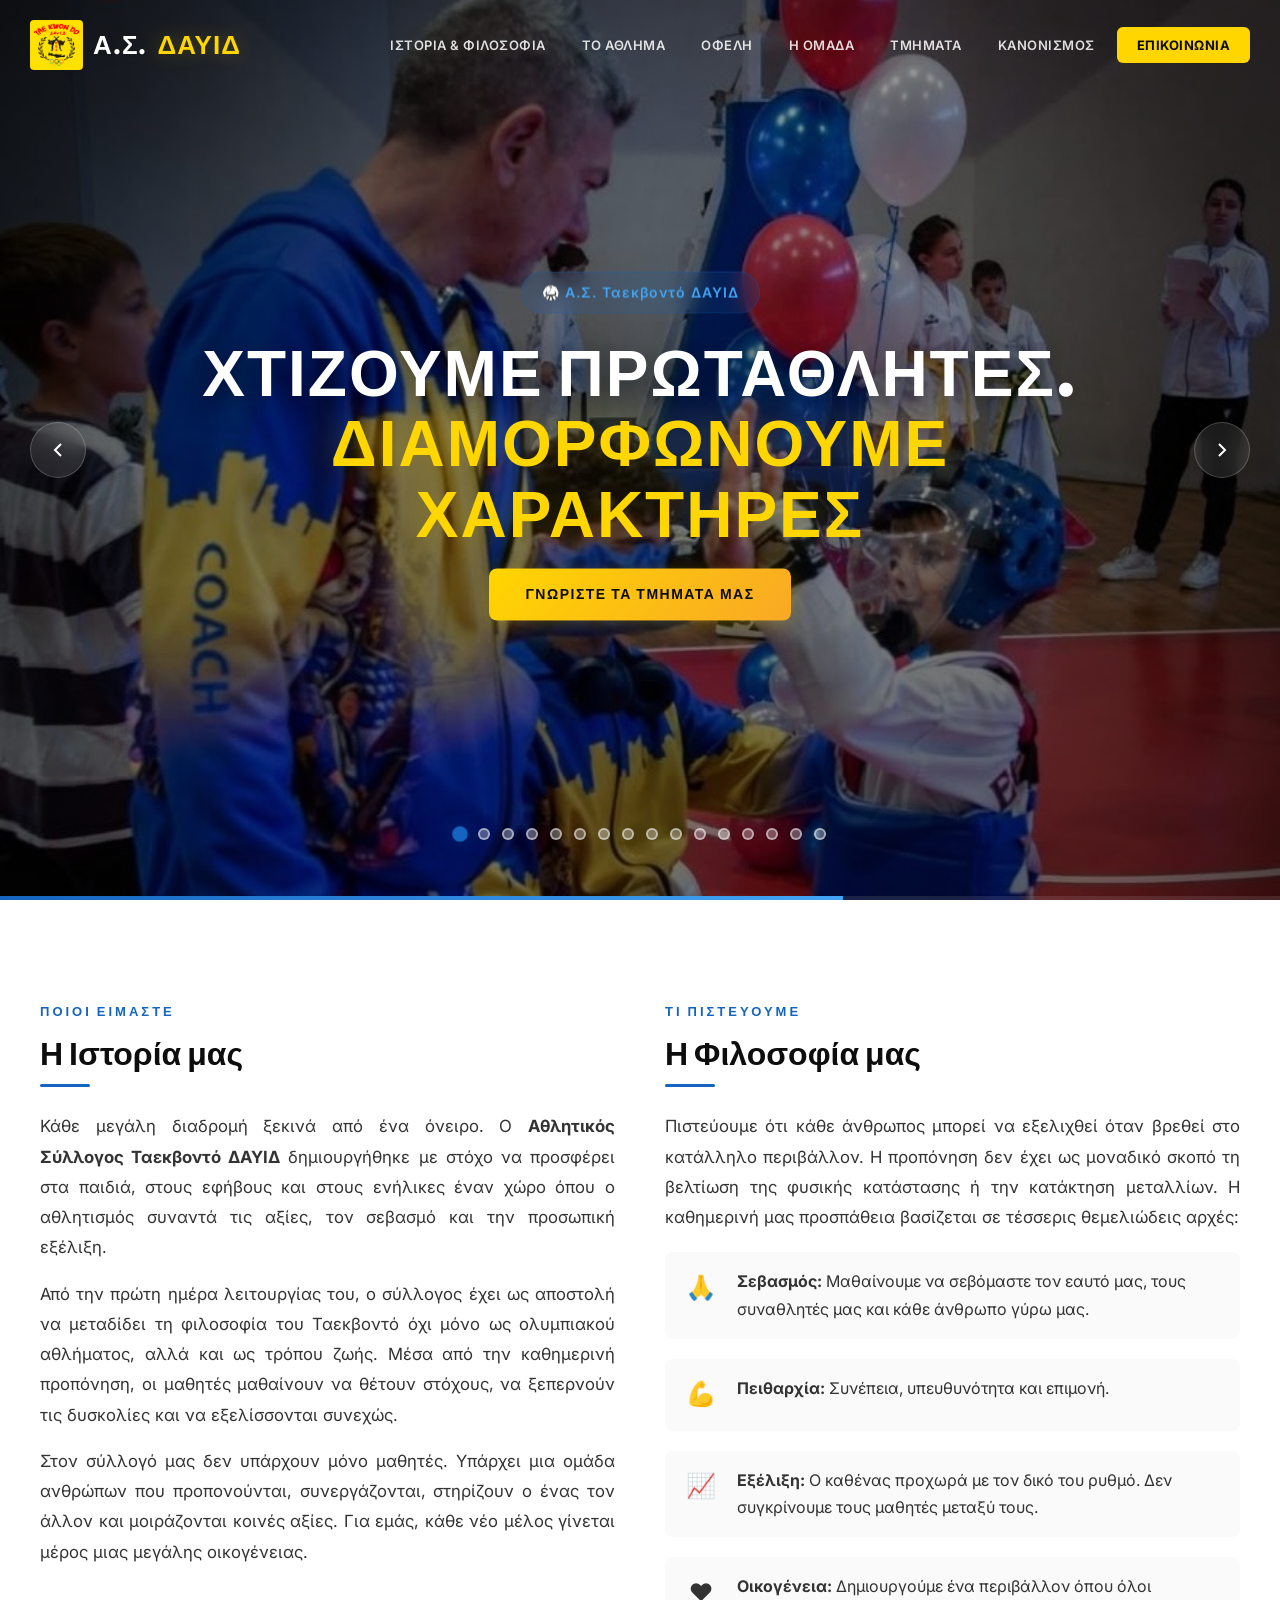
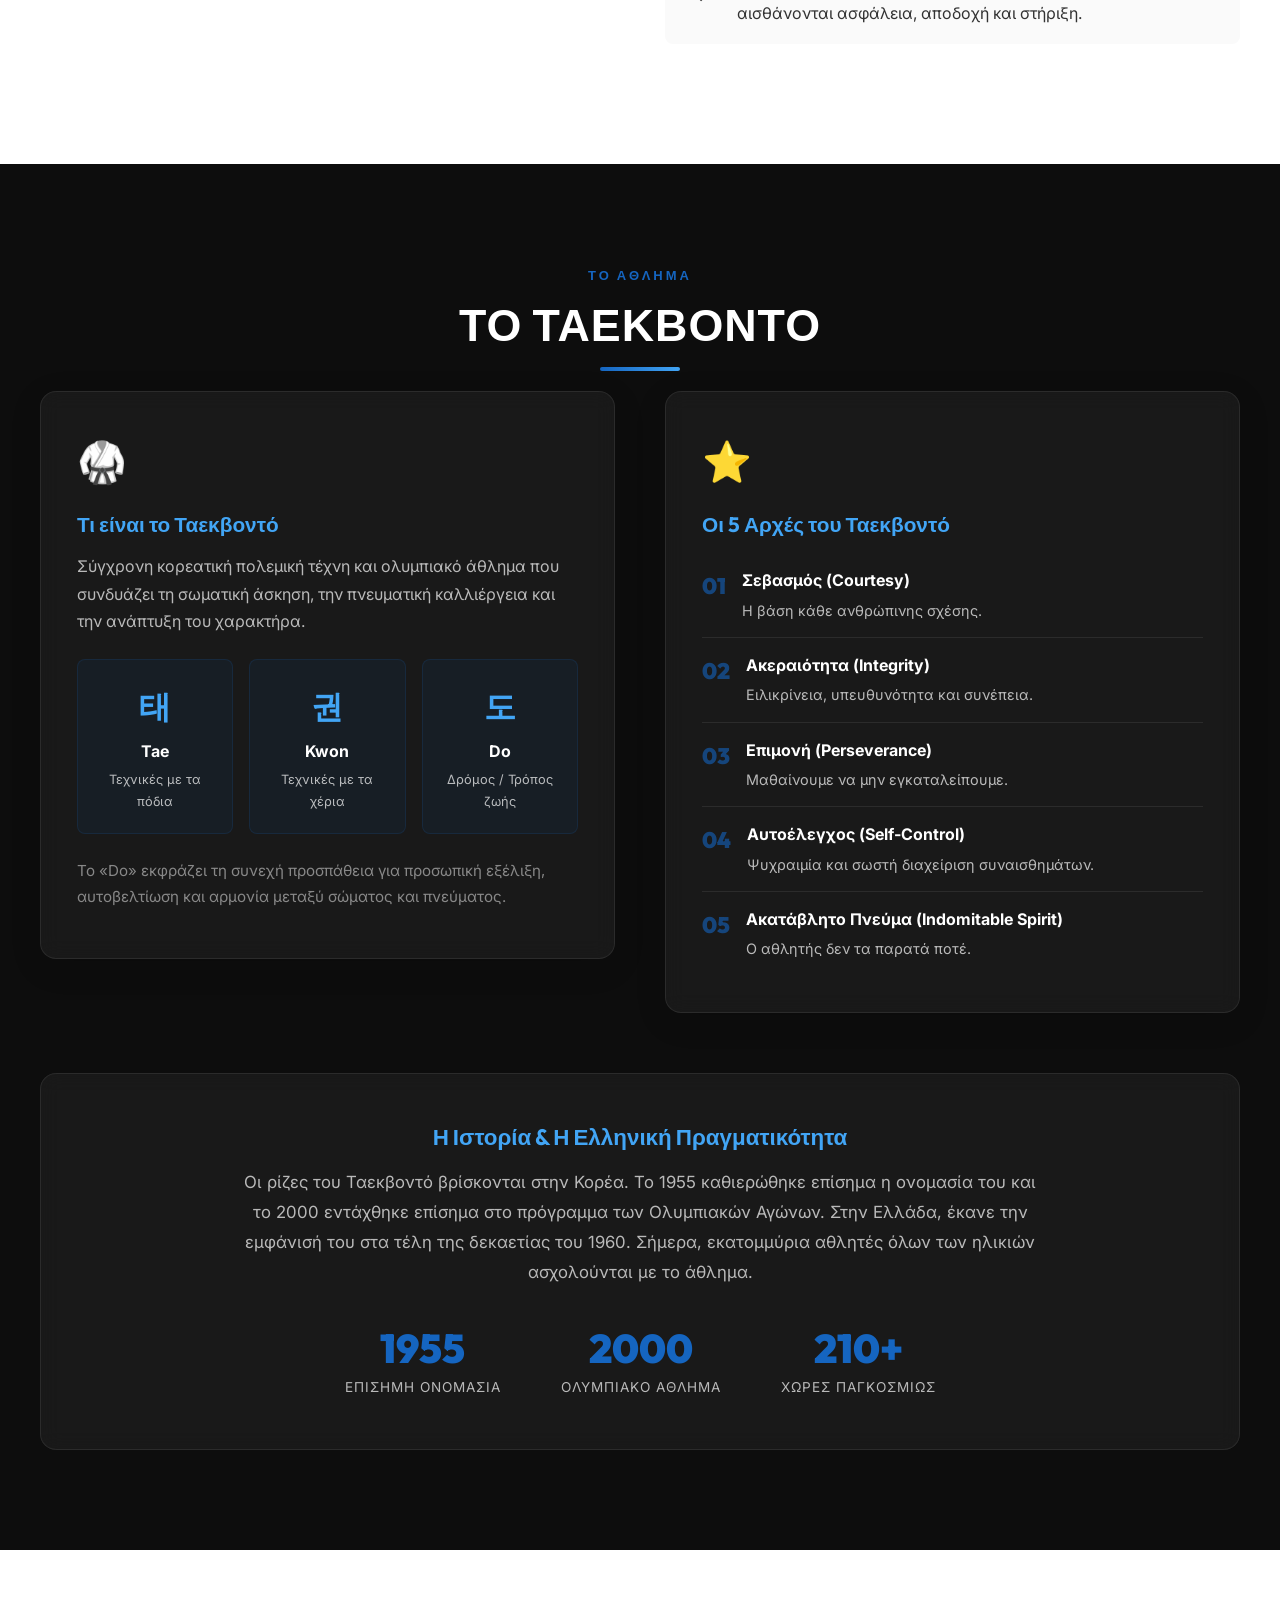
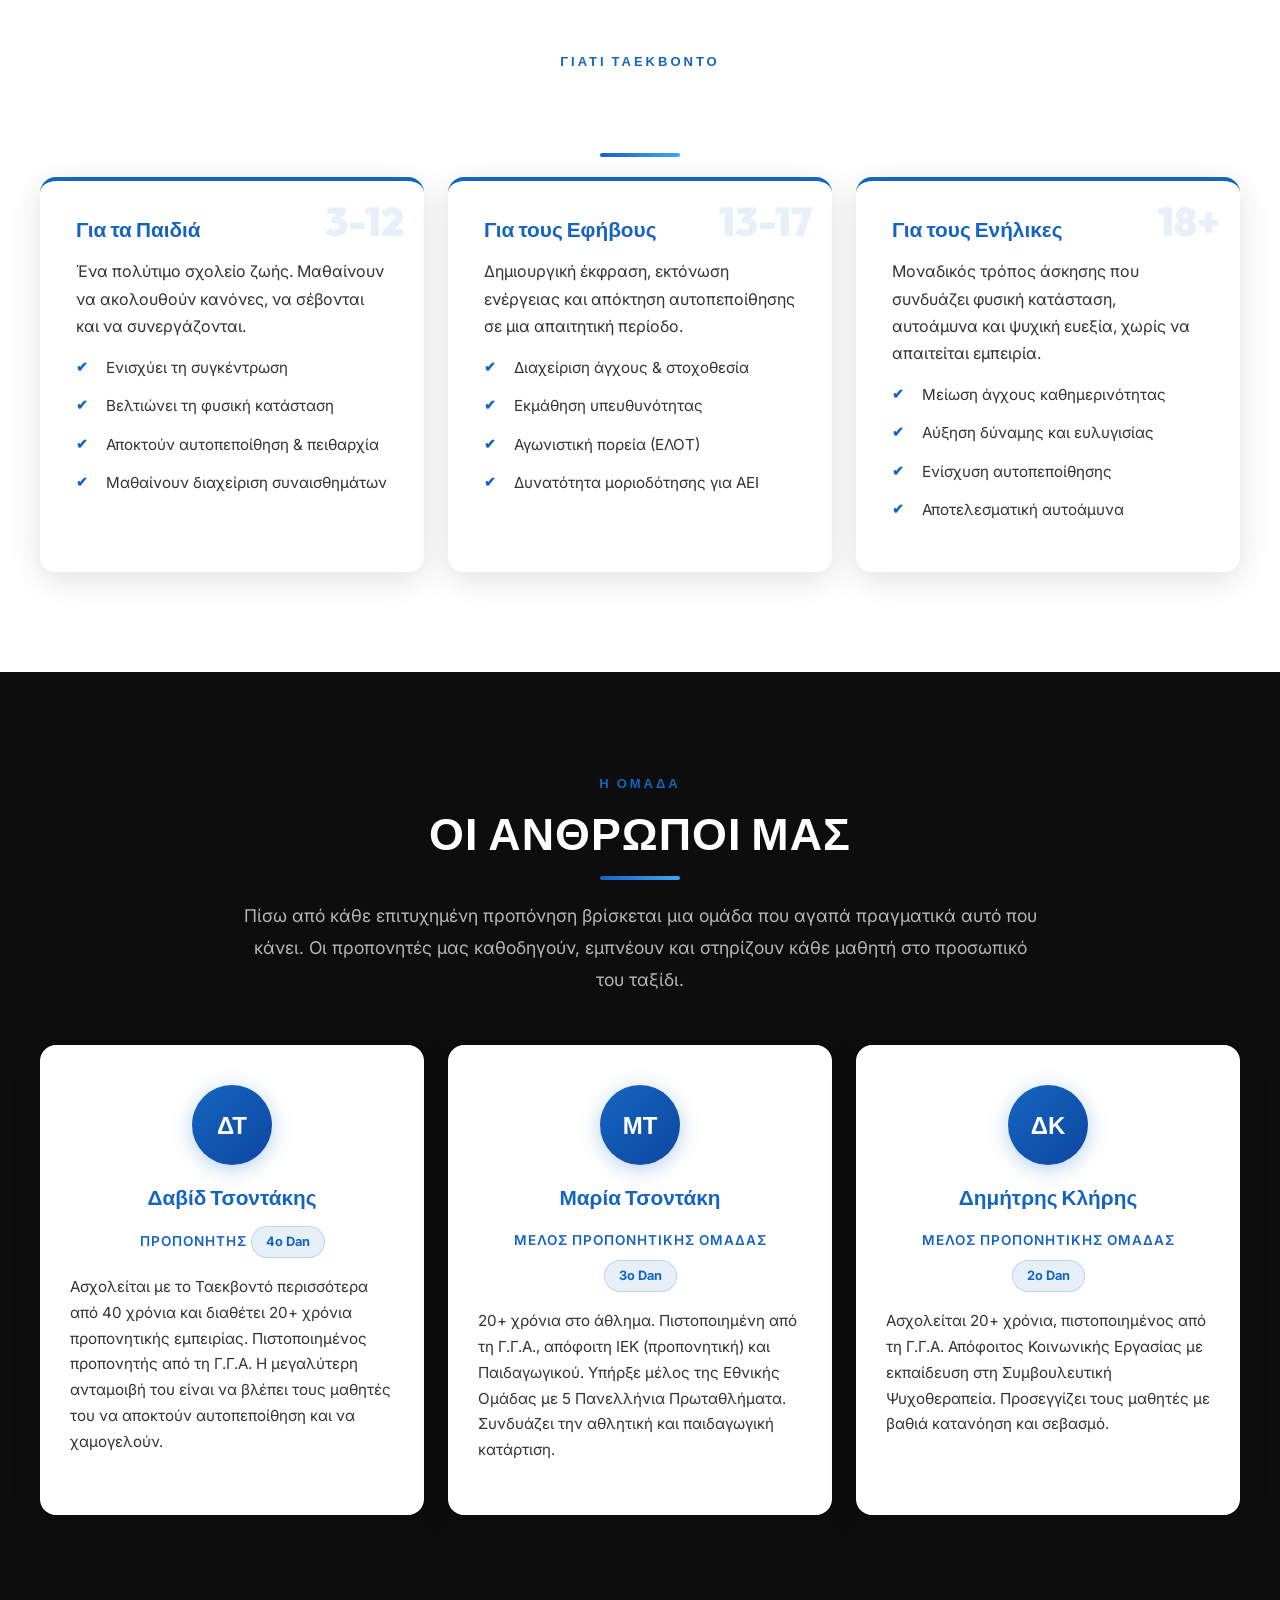
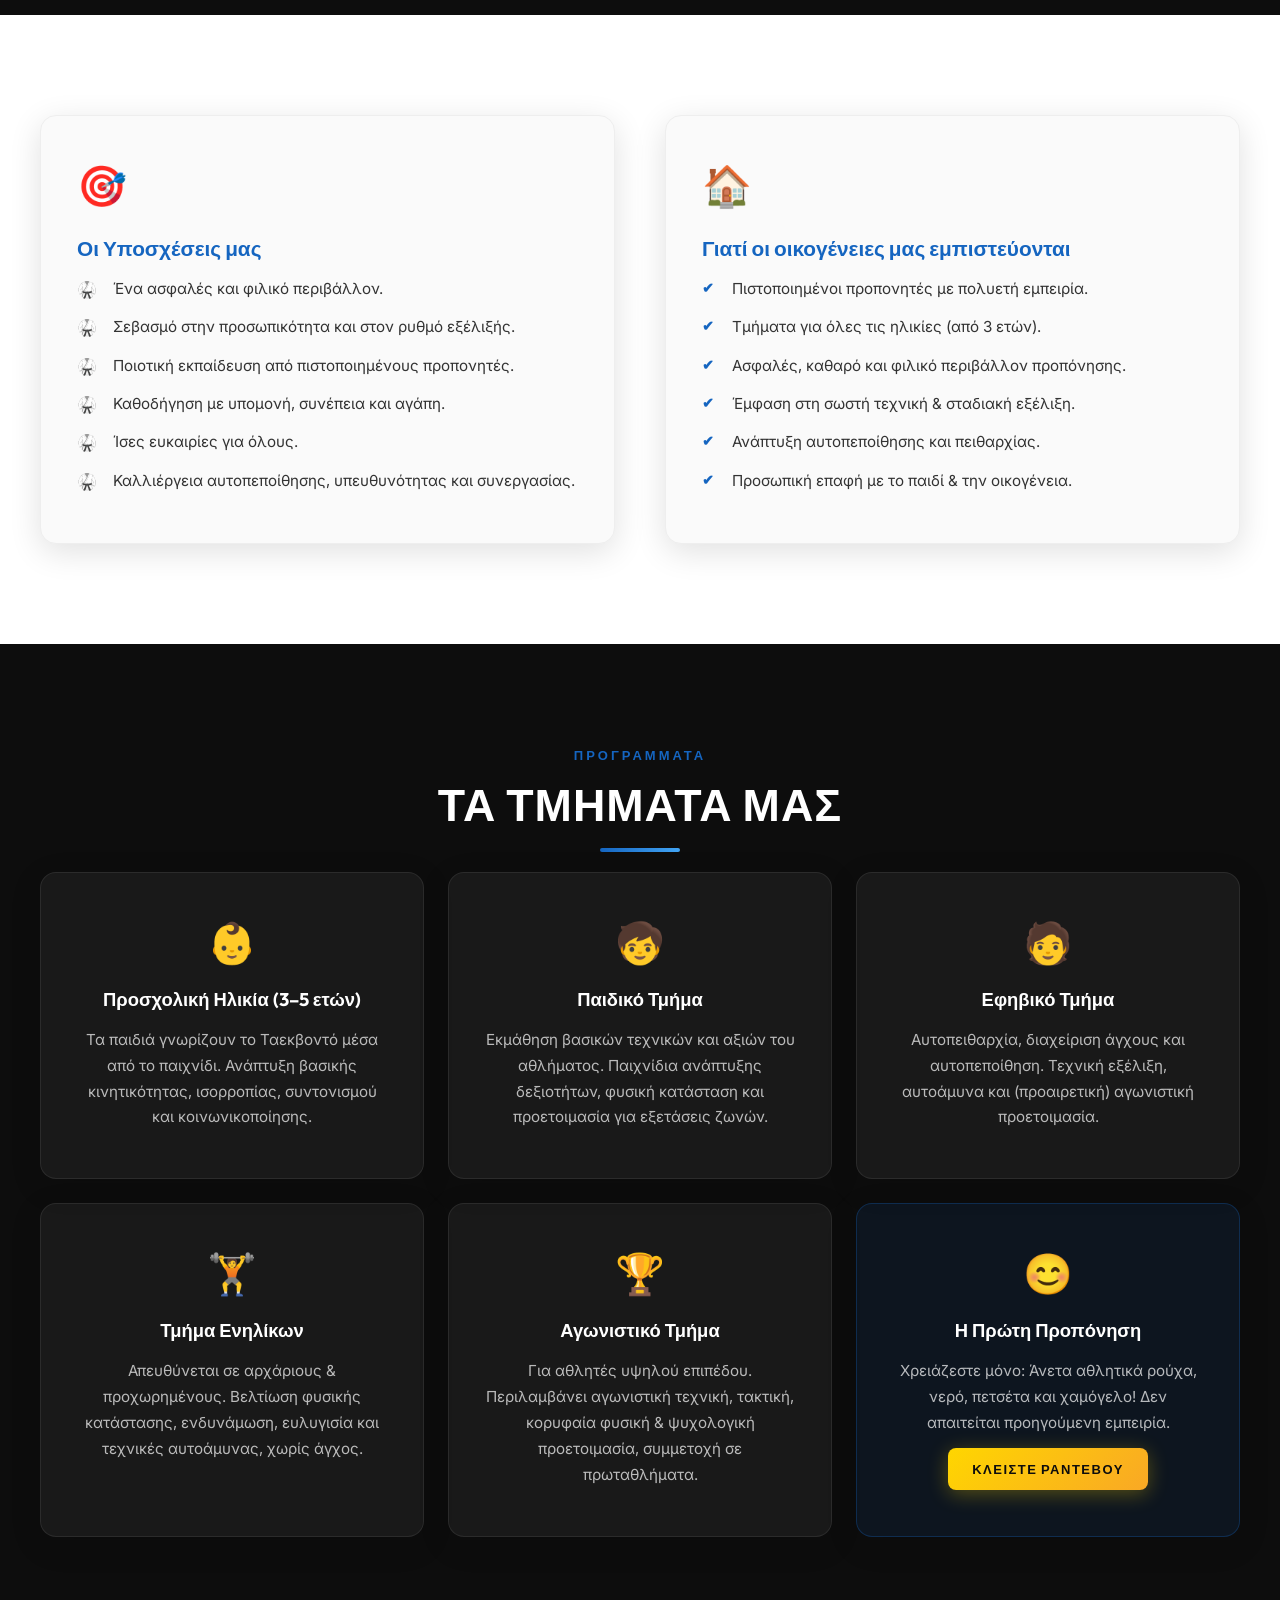
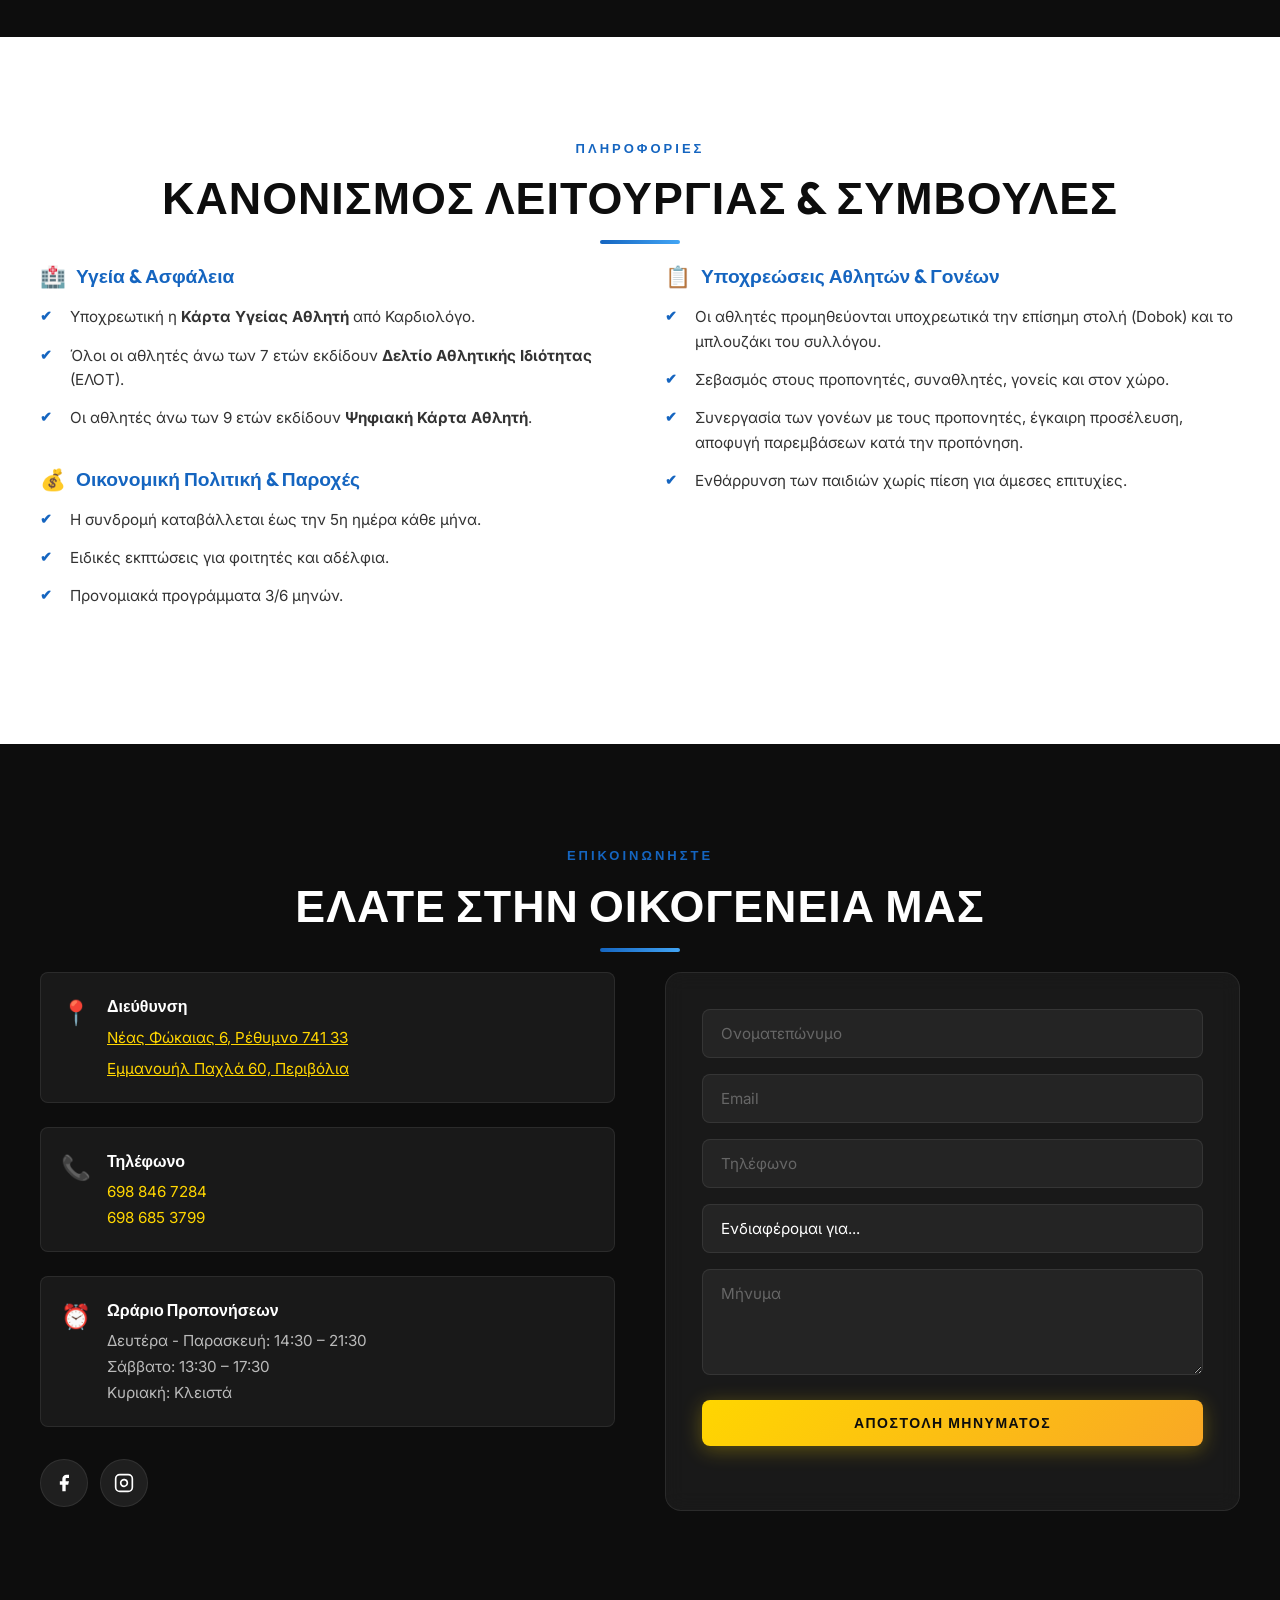
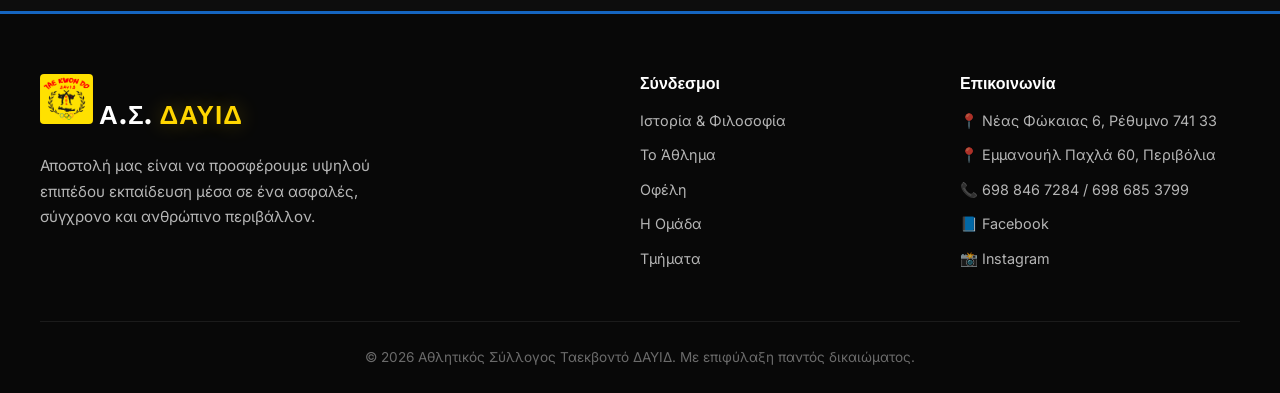
==== index.html @ 742eca1a "Update index.html update images" ====
<!DOCTYPE html>
<html lang="el">
<head>
    <meta charset="UTF-8">
    <meta name="viewport" content="width=device-width, initial-scale=1.0">
    <title>Αθλητικός Σύλλογος Ταεκβοντό ΔΑΥΙΔ</title>
    <meta name="description" content="Ο Α.Σ. Ταεκβοντό ΔΑΥΙΔ στο Ρέθυμνο προσφέρει υψηλού επιπέδου εκπαίδευση Taekwondo για παιδιά και ενήλικες. Σχολή πολεμικών τεχνών με έμφαση στην αυτοάμυνα, τον σεβασμό και την εξέλιξη.">
    <meta name="keywords" content="Ταεκβοντο Ρέθυμνο, taekwondo rethymno, taekwondo rethimno, πολεμικές τέχνες, σχολή πολεμικών τεχνών, ταεκβοντο Δαυιδ, αυτοάμυνα, καράτε, ζιουζιτσου, Ρέθυμνο, αθλητικός σύλλογος">
    
    
    <meta property="og:title" content="Α.Σ. Ταεκβοντό ΔΑΥΙΔ - Σχολή Πολεμικών Τεχνών στο Ρέθυμνο">
    <meta property="og:description" content="Γιατί για εμάς το Ταεκβοντό δεν είναι απλώς ένα άθλημα. Είναι ένας τρόπος ζωής. Μαθαίνουμε να μαχόμαστε, μαθαίνουμε να ζούμε.">
    <meta property="og:type" content="website">
    <meta property="og:url" content="https://www.david-tkd.gr">
    <meta property="og:image" content="https://www.david-tkd.gr/images/og-image.png">
    <link rel="preconnect" href="https://fonts.googleapis.com">
    <link rel="preconnect" href="https://fonts.gstatic.com" crossorigin>
    <link href="https://fonts.googleapis.com/css2?family=Inter:wght@300;400;500;600;700;800;900&family=Outfit:wght@400;500;600;700;800;900&display=swap" rel="stylesheet">
    <link rel="stylesheet" href="styles.css">
</head>
<body>

    
    <header id="main-header">
        <div class="navbar">
            <a href="#" class="logo"><img src="images/logo.png" alt="Α.Σ. ΔΑΥΙΔ Logo"> Α.Σ. <span>ΔΑΥΙΔ</span></a>
            <ul class="nav-links" id="navLinks">
                <li><a href="#about">Ιστορία & Φιλοσοφία</a></li>
                <li><a href="#taekwondo">Το Άθλημα</a></li>
                <li><a href="#benefits">Οφέλη</a></li>
                <li><a href="#team">Η Ομάδα</a></li>
                <li><a href="#classes">Τμήματα</a></li>
                <li><a href="#rules">Κανονισμός</a></li>
                <li><a href="#contact" class="nav-cta">Επικοινωνία</a></li>
            </ul>
            <button class="hamburger" id="hamburger" aria-label="Μενού">
                <span></span>
                <span></span>
                <span></span>
            </button>
        </div>
    </header>

    
    <section class="hero-slider" id="heroSlider">
        <div class="slider-track">
            <div class="slide active" style="background-image: url('images/photo1.jpg');">
                <div class="slide-overlay"></div>
                <div class="slide-content">
                    <span class="slide-badge">🥋 Α.Σ. Ταεκβοντό ΔΑΥΙΔ</span>
                    <h1>ΧΤΙΖΟΥΜΕ ΠΡΩΤΑΘΛΗΤΕΣ. <span class="text-accent">ΔΙΑΜΟΡΦΩΝΟΥΜΕ ΧΑΡΑΚΤΗΡΕΣ</span></h1>
                    <a href="#classes" class="btn btn-primary">Γνωρίστε τα Τμήματά μας</a>
                </div>
            </div>
            <div class="slide" style="background-image: url('images/photo2.jpg');">
                <div class="slide-overlay"></div>
                <div class="slide-content">
                    <span class="slide-badge">🥋 Α.Σ. Ταεκβοντό ΔΑΥΙΔ</span>
                    <h1>Η Δύναμη ξεκινά από <span class="text-accent">Μέσα</span></h1>
                    <a href="#about" class="btn btn-primary">Η Ιστορία μας</a>
                </div>
            </div>
            </div>
            <div class="slide" style="background-image: url('images/photo4.jpg');">
                <div class="slide-overlay"></div>
                <div class="slide-content">
                    <span class="slide-badge">🥋 Α.Σ. Ταεκβοντό ΔΑΥΙΔ</span>
                    <h1>Ξεκίνα <span class="text-accent">Σήμερα</span></h1>
                    <a href="#classes" class="btn btn-primary">Δοκιμαστική Προπόνηση</a>
                </div>
            </div>
            <div class="slide" style="background-image: url('images/gallery1.jpg');">
                <div class="slide-overlay"></div>
                <div class="slide-content">
                    <span class="slide-badge">🥋 Α.Σ. Ταεκβοντό ΔΑΥΙΔ</span>
                    <h1>Στιγμές που <span class="text-accent">Αξίζουν</span></h1>
                    <a href="#about" class="btn btn-primary">Η Φιλοσοφία μας</a>
                </div>
            </div>
            <div class="slide" style="background-image: url('images/gallery2.jpg');">
                <div class="slide-overlay"></div>
                <div class="slide-content">
                    <span class="slide-badge">🥋 Α.Σ. Ταεκβοντό ΔΑΥΙΔ</span>
                    <h1>Πάντα <span class="text-accent">Δίπλα σου</span></h1>
                    <a href="#team" class="btn btn-primary">Γνωρίστε την Ομάδα</a>
                </div>
            </div>
            <div class="slide" style="background-image: url('images/gallery3.jpg');">
                <div class="slide-overlay"></div>
                <div class="slide-content">
                    <span class="slide-badge">🥋 Α.Σ. Ταεκβοντό ΔΑΥΙΔ</span>
                    <h1>Πίστη στον <span class="text-accent">Εαυτό σου</span></h1>
                    <a href="#classes" class="btn btn-primary">Τα Τμήματά μας</a>
                </div>
            </div>
            <div class="slide" style="background-image: url('images/gallery4.jpg');">
                <div class="slide-overlay"></div>
                <div class="slide-content">
                    <span class="slide-badge">🥋 Α.Σ. Ταεκβοντό ΔΑΥΙΔ</span>
                    <h1>Συνεχής <span class="text-accent">Εξέλιξη</span></h1>
                    <a href="#benefits" class="btn btn-primary">Τα Οφέλη</a>
                </div>
            </div>
            <div class="slide" style="background-image: url('images/gallery5.jpg');">
                <div class="slide-overlay"></div>
                <div class="slide-content">
                    <span class="slide-badge">🥋 Α.Σ. Ταεκβοντό ΔΑΥΙΔ</span>
                    <h1>Μικροί <span class="text-accent">Πρωταθλητές</span></h1>
                    <a href="#contact" class="btn btn-primary">Ελάτε στην Οικογένειά μας</a>
                </div>
            </div>
            <div class="slide" style="background-image: url('images/gallery6.jpg');">
                <div class="slide-overlay"></div>
                <div class="slide-content">
                    <span class="slide-badge">🥋 Α.Σ. Ταεκβοντό ΔΑΥΙΔ</span>
                    <h1>Υπομονή & <span class="text-accent">Επιμονή</span></h1>
                    <a href="#about" class="btn btn-primary">Η Φιλοσοφία μας</a>
                </div>
            </div>
            <div class="slide" style="background-image: url('images/gallery7.jpg');">
                <div class="slide-overlay"></div>
                <div class="slide-content">
                    <span class="slide-badge">🥋 Α.Σ. Ταεκβοντό ΔΑΥΙΔ</span>
                    <h1>Όλοι Μαζί μια <span class="text-accent">Ομάδα</span></h1>
                    <a href="#team" class="btn btn-primary">Γνωρίστε μας</a>
                </div>
            </div>
            <div class="slide" style="background-image: url('images/gallery8.jpg');">
                <div class="slide-overlay"></div>
                <div class="slide-content">
                    <span class="slide-badge">🥋 Α.Σ. Ταεκβοντό ΔΑΥΙΔ</span>
                    <h1>ΧΤΙΖΟΥΜΕ ΠΡΩΤΑΘΛΗΤΕΣ. <span class="text-accent">ΔΙΑΜΟΡΦΩΝΟΥΜΕ ΧΑΡΑΚΤΗΡΕΣ</span></h1>
                    <a href="#classes" class="btn btn-primary">Δοκιμαστική Προπόνηση</a>
                </div>
            </div>
            <div class="slide" style="background-image: url('images/gallery9.jpg');">
                <div class="slide-overlay"></div>
                <div class="slide-content">
                    <span class="slide-badge">🥋 Α.Σ. Ταεκβοντό ΔΑΥΙΔ</span>
                    <h1>Χαρά & <span class="text-accent">Παιχνίδι</span></h1>
                    <a href="#contact" class="btn btn-primary">Ελάτε στην Παρέα μας</a>
                </div>
            </div>
            <div class="slide" style="background-image: url('images/gallery10.jpg');">
                <div class="slide-overlay"></div>
                <div class="slide-content">
                    <span class="slide-badge">🥋 Α.Σ. Ταεκβοντό ΔΑΥΙΔ</span>
                    <h1>Πραγματική <span class="text-accent">Καταξίωση</span></h1>
                    <a href="#benefits" class="btn btn-primary">Τα Οφέλη</a>
                </div>
            </div>
            <div class="slide" style="background-image: url('images/gallery11.jpg');">
                <div class="slide-overlay"></div>
                <div class="slide-content">
                    <span class="slide-badge">🥋 Α.Σ. Ταεκβοντό ΔΑΥΙΔ</span>
                    <h1>Επιβράβευση της <span class="text-accent">Προσπάθειας</span></h1>
                    <a href="#classes" class="btn btn-primary">Ξεκινήστε Μαζί Μας</a>
                </div>
            </div>
            <div class="slide" style="background-image: url('images/gallery12.png');">
                <div class="slide-overlay"></div>
                <div class="slide-content">
                    <span class="slide-badge">🥋 Α.Σ. Ταεκβοντό ΔΑΥΙΔ</span>
                    <h1>Ασφάλεια Πάνω <span class="text-accent">Απ' Όλα</span></h1>
                    <a href="#about" class="btn btn-primary">Μάθετε Περισσότερα</a>
                </div>
            </div>
        </div>
        
        
        <button class="slider-btn slider-prev" id="sliderPrev" aria-label="Προηγούμενη">
            <svg width="24" height="24" viewBox="0 0 24 24" fill="none" stroke="currentColor" stroke-width="2"><polyline points="15 18 9 12 15 6"></polyline></svg>
        </button>
        <button class="slider-btn slider-next" id="sliderNext" aria-label="Επόμενη">
            <svg width="24" height="24" viewBox="0 0 24 24" fill="none" stroke="currentColor" stroke-width="2"><polyline points="9 18 15 12 9 6"></polyline></svg>
        </button>
        
        
        <div class="slider-dots" id="sliderDots">
            <button class="dot active" data-slide="0" aria-label="Slide 1"></button>
            <button class="dot" data-slide="1" aria-label="Slide 2"></button>
            <button class="dot" data-slide="2" aria-label="Slide 3"></button>
            <button class="dot" data-slide="3" aria-label="Slide 4"></button>
            <button class="dot" data-slide="4" aria-label="Slide 5"></button>
            <button class="dot" data-slide="5" aria-label="Slide 6"></button>
            <button class="dot" data-slide="6" aria-label="Slide 7"></button>
            <button class="dot" data-slide="7" aria-label="Slide 8"></button>
            <button class="dot" data-slide="8" aria-label="Slide 9"></button>
            <button class="dot" data-slide="9" aria-label="Slide 10"></button>
            <button class="dot" data-slide="10" aria-label="Slide 11"></button>
            <button class="dot" data-slide="11" aria-label="Slide 12"></button>
            <button class="dot" data-slide="12" aria-label="Slide 13"></button>
            <button class="dot" data-slide="13" aria-label="Slide 14"></button>
            <button class="dot" data-slide="14" aria-label="Slide 15"></button>
            <button class="dot" data-slide="15" aria-label="Slide 16"></button>
        </div>

        <!-- Progress Bar -->
        <div class="slider-progress">
            <div class="slider-progress-bar" id="sliderProgress"></div>
        </div>

        <!-- Scroll indicator -->
        <div class="scroll-indicator">
            <div class="scroll-mouse">
                <div class="scroll-wheel"></div>
            </div>
        </div>
    </section>

    
    <section id="about" class="section">
        <div class="container">
            <div class="grid-2 text-block">
                <div class="reveal-left">
                    <div class="section-label">Ποιοι Είμαστε</div>
                    <h2 class="section-heading">Η Ιστορία μας</h2>
                    <p>Κάθε μεγάλη διαδρομή ξεκινά από ένα όνειρο. Ο <strong>Αθλητικός Σύλλογος Ταεκβοντό ΔΑΥΙΔ</strong> δημιουργήθηκε με στόχο να προσφέρει στα παιδιά, στους εφήβους και στους ενήλικες έναν χώρο όπου ο αθλητισμός συναντά τις αξίες, τον σεβασμό και την προσωπική εξέλιξη.</p>
                    <p>Από την πρώτη ημέρα λειτουργίας του, ο σύλλογος έχει ως αποστολή να μεταδίδει τη φιλοσοφία του Ταεκβοντό όχι μόνο ως ολυμπιακού αθλήματος, αλλά και ως τρόπου ζωής. Μέσα από την καθημερινή προπόνηση, οι μαθητές μαθαίνουν να θέτουν στόχους, να ξεπερνούν τις δυσκολίες και να εξελίσσονται συνεχώς.</p>
                    <p>Στον σύλλογό μας δεν υπάρχουν μόνο μαθητές. Υπάρχει μια ομάδα ανθρώπων που προπονούνται, συνεργάζονται, στηρίζουν ο ένας τον άλλον και μοιράζονται κοινές αξίες. Για εμάς, κάθε νέο μέλος γίνεται μέρος μιας μεγάλης οικογένειας.</p>
                </div>
                <div class="reveal-right">
                    <div class="section-label">Τι Πιστεύουμε</div>
                    <h2 class="section-heading">Η Φιλοσοφία μας</h2>
                    <p>Πιστεύουμε ότι κάθε άνθρωπος μπορεί να εξελιχθεί όταν βρεθεί στο κατάλληλο περιβάλλον. Η προπόνηση δεν έχει ως μοναδικό σκοπό τη βελτίωση της φυσικής κατάστασης ή την κατάκτηση μεταλλίων. Η καθημερινή μας προσπάθεια βασίζεται σε τέσσερις θεμελιώδεις αρχές:</p>
                    <ul class="value-list">
                        <li>
                            <div class="value-icon">🙏</div>
                            <div><strong>Σεβασμός:</strong> Μαθαίνουμε να σεβόμαστε τον εαυτό μας, τους συναθλητές μας και κάθε άνθρωπο γύρω μας.</div>
                        </li>
                        <li>
                            <div class="value-icon">💪</div>
                            <div><strong>Πειθαρχία:</strong> Συνέπεια, υπευθυνότητα και επιμονή.</div>
                        </li>
                        <li>
                            <div class="value-icon">📈</div>
                            <div><strong>Εξέλιξη:</strong> Ο καθένας προχωρά με τον δικό του ρυθμό. Δεν συγκρίνουμε τους μαθητές μεταξύ τους.</div>
                        </li>
                        <li>
                            <div class="value-icon">❤️</div>
                            <div><strong>Οικογένεια:</strong> Δημιουργούμε ένα περιβάλλον όπου όλοι αισθάνονται ασφάλεια, αποδοχή και στήριξη.</div>
                        </li>
                    </ul>
                </div>
            </div>
        </div>
    </section>

   
    <section id="taekwondo" class="section section-dark">
        <div class="container">
            <div class="section-label text-center">Το Άθλημα</div>
            <h2 class="section-title">Το Ταεκβοντό</h2>
            
            <div class="grid-2" style="margin-bottom: 60px;">
                <div class="card glass-card reveal-up">
                    <div class="card-icon">🥋</div>
                    <h3>Τι είναι το Ταεκβοντό</h3>
                    <p>Σύγχρονη κορεατική πολεμική τέχνη και ολυμπιακό άθλημα που συνδυάζει τη σωματική άσκηση, την πνευματική καλλιέργεια και την ανάπτυξη του χαρακτήρα.</p>
                    <div class="term-grid">
                        <div class="term-item">
                            <span class="term-kr">태</span>
                            <span class="term-name">Tae</span>
                            <span class="term-desc">Τεχνικές με τα πόδια</span>
                        </div>
                        <div class="term-item">
                            <span class="term-kr">권</span>
                            <span class="term-name">Kwon</span>
                            <span class="term-desc">Τεχνικές με τα χέρια</span>
                        </div>
                        <div class="term-item">
                            <span class="term-kr">도</span>
                            <span class="term-name">Do</span>
                            <span class="term-desc">Δρόμος / Τρόπος ζωής</span>
                        </div>
                    </div>
                    <p class="text-muted">Το «Do» εκφράζει τη συνεχή προσπάθεια για προσωπική εξέλιξη, αυτοβελτίωση και αρμονία μεταξύ σώματος και πνεύματος.</p>
                </div>
                <div class="card glass-card reveal-up" style="animation-delay: 0.2s;">
                    <div class="card-icon">⭐</div>
                    <h3>Οι 5 Αρχές του Ταεκβοντό</h3>
                    <ul class="principles-list">
                        <li>
                            <span class="principle-num">01</span>
                            <div>
                                <strong>Σεβασμός (Courtesy)</strong>
                                <p>Η βάση κάθε ανθρώπινης σχέσης.</p>
                            </div>
                        </li>
                        <li>
                            <span class="principle-num">02</span>
                            <div>
                                <strong>Ακεραιότητα (Integrity)</strong>
                                <p>Ειλικρίνεια, υπευθυνότητα και συνέπεια.</p>
                            </div>
                        </li>
                        <li>
                            <span class="principle-num">03</span>
                            <div>
                                <strong>Επιμονή (Perseverance)</strong>
                                <p>Μαθαίνουμε να μην εγκαταλείπουμε.</p>
                            </div>
                        </li>
                        <li>
                            <span class="principle-num">04</span>
                            <div>
                                <strong>Αυτοέλεγχος (Self-Control)</strong>
                                <p>Ψυχραιμία και σωστή διαχείριση συναισθημάτων.</p>
                            </div>
                        </li>
                        <li>
                            <span class="principle-num">05</span>
                            <div>
                                <strong>Ακατάβλητο Πνεύμα (Indomitable Spirit)</strong>
                                <p>Ο αθλητής δεν τα παρατά ποτέ.</p>
                            </div>
                        </li>
                    </ul>
                </div>
            </div>
            
            <div class="history-banner reveal-up">
                <div class="history-content">
                    <h3>Η Ιστορία & Η Ελληνική Πραγματικότητα</h3>
                    <p>Οι ρίζες του Ταεκβοντό βρίσκονται στην Κορέα. Το 1955 καθιερώθηκε επίσημα η ονομασία του και το 2000 εντάχθηκε επίσημα στο πρόγραμμα των Ολυμπιακών Αγώνων. Στην Ελλάδα, έκανε την εμφάνισή του στα τέλη της δεκαετίας του 1960. Σήμερα, εκατομμύρια αθλητές όλων των ηλικιών ασχολούνται με το άθλημα.</p>
                </div>
                <div class="history-stats">
                    <div class="stat-item">
                        <span class="stat-number" data-count="1955">1955</span>
                        <span class="stat-label">Επίσημη Ονομασία</span>
                    </div>
                    <div class="stat-item">
                        <span class="stat-number" data-count="2000">2000</span>
                        <span class="stat-label">Ολυμπιακό Άθλημα</span>
                    </div>
                    <div class="stat-item">
                        <span class="stat-number">210+</span>
                        <span class="stat-label">Χώρες Παγκοσμίως</span>
                    </div>
                </div>
            </div>
        </div>
    </section>

    <section id="benefits" class="section">
        <div class="container">
            <div class="section-label text-center">Γιατί Ταεκβοντό</div>
            <h2 class="section-title">Τα Οφέλη του Ταεκβοντό</h2>
            <div class="grid-3">
                <div class="card benefit-card reveal-up">
                    <div class="benefit-age">3-12</div>
                    <h3>Για τα Παιδιά</h3>
                    <p>Ένα πολύτιμο σχολείο ζωής. Μαθαίνουν να ακολουθούν κανόνες, να σέβονται και να συνεργάζονται.</p>
                    <ul class="check-list">
                        <li>Ενισχύει τη συγκέντρωση</li>
                        <li>Βελτιώνει τη φυσική κατάσταση</li>
                        <li>Αποκτούν αυτοπεποίθηση & πειθαρχία</li>
                        <li>Μαθαίνουν διαχείριση συναισθημάτων</li>
                    </ul>
                </div>
                <div class="card benefit-card reveal-up" style="animation-delay: 0.15s;">
                    <div class="benefit-age">13-17</div>
                    <h3>Για τους Εφήβους</h3>
                    <p>Δημιουργική έκφραση, εκτόνωση ενέργειας και απόκτηση αυτοπεποίθησης σε μια απαιτητική περίοδο.</p>
                    <ul class="check-list">
                        <li>Διαχείριση άγχους & στοχοθεσία</li>
                        <li>Εκμάθηση υπευθυνότητας</li>
                        <li>Αγωνιστική πορεία (ΕΛΟΤ)</li>
                        <li>Δυνατότητα μοριοδότησης για ΑΕΙ</li>
                    </ul>
                </div>
                <div class="card benefit-card reveal-up" style="animation-delay: 0.3s;">
                    <div class="benefit-age">18+</div>
                    <h3>Για τους Ενήλικες</h3>
                    <p>Μοναδικός τρόπος άσκησης που συνδυάζει φυσική κατάσταση, αυτοάμυνα και ψυχική ευεξία, χωρίς να απαιτείται εμπειρία.</p>
                    <ul class="check-list">
                        <li>Μείωση άγχους καθημερινότητας</li>
                        <li>Αύξηση δύναμης και ευλυγισίας</li>
                        <li>Ενίσχυση αυτοπεποίθησης</li>
                        <li>Αποτελεσματική αυτοάμυνα</li>
                    </ul>
                </div>
            </div>
        </div>
    </section>

    <section id="team" class="section section-dark">
        <div class="container">
            <div class="section-label text-center">Η Ομάδα</div>
            <h2 class="section-title">Οι Άνθρωποί Μας</h2>
            <p class="section-subtitle">Πίσω από κάθε επιτυχημένη προπόνηση βρίσκεται μια ομάδα που αγαπά πραγματικά αυτό που κάνει. Οι προπονητές μας καθοδηγούν, εμπνέουν και στηρίζουν κάθε μαθητή στο προσωπικό του ταξίδι.</p>
            
            <div class="grid-3">
                <div class="card coach-card reveal-up">
                    <div class="coach-avatar">ΔΤ</div>
                    <h3>Δαβίδ Τσοντάκης</h3>
                    <span class="coach-title">Προπονητής</span>
                    <div class="coach-badge">4ο Dan</div>
                    <p>Ασχολείται με το Ταεκβοντό περισσότερα από 40 χρόνια και διαθέτει 20+ χρόνια προπονητικής εμπειρίας. Πιστοποιημένος προπονητής από τη Γ.Γ.Α. Η μεγαλύτερη ανταμοιβή του είναι να βλέπει τους μαθητές του να αποκτούν αυτοπεποίθηση και να χαμογελούν.</p>
                </div>
                <div class="card coach-card reveal-up" style="animation-delay: 0.15s;">
                    <div class="coach-avatar">ΜΤ</div>
                    <h3>Μαρία Τσοντάκη</h3>
                    <span class="coach-title">Μέλος Προπονητικής Ομάδας</span>
                    <div class="coach-badge">3ο Dan</div>
                    <p>20+ χρόνια στο άθλημα. Πιστοποιημένη από τη Γ.Γ.Α., απόφοιτη ΙΕΚ (προπονητική) και Παιδαγωγικού. Υπήρξε μέλος της Εθνικής Ομάδας με 5 Πανελλήνια Πρωταθλήματα. Συνδυάζει την αθλητική και παιδαγωγική κατάρτιση.</p>
                </div>
                <div class="card coach-card reveal-up" style="animation-delay: 0.3s;">
                    <div class="coach-avatar">ΔΚ</div>
                    <h3>Δημήτρης Κλήρης</h3>
                    <span class="coach-title">Μέλος Προπονητικής Ομάδας</span>
                    <div class="coach-badge">2ο Dan</div>
                    <p>Ασχολείται 20+ χρόνια, πιστοποιημένος από τη Γ.Γ.Α. Απόφοιτος Κοινωνικής Εργασίας με εκπαίδευση στη Συμβουλευτική Ψυχοθεραπεία. Προσεγγίζει τους μαθητές με βαθιά κατανόηση και σεβασμό.</p>
                </div>
            </div>
        </div>
    </section>

    <section class="section">
        <div class="container">
            <div class="grid-2">
                <div class="card promise-card reveal-left">
                    <div class="card-icon">🎯</div>
                    <h3>Οι Υποσχέσεις μας</h3>
                    <ul class="dobok-list">
                        <li>Ένα ασφαλές και φιλικό περιβάλλον.</li>
                        <li>Σεβασμό στην προσωπικότητα και στον ρυθμό εξέλιξής.</li>
                        <li>Ποιοτική εκπαίδευση από πιστοποιημένους προπονητές.</li>
                        <li>Καθοδήγηση με υπομονή, συνέπεια και αγάπη.</li>
                        <li>Ίσες ευκαιρίες για όλους.</li>
                        <li>Καλλιέργεια αυτοπεποίθησης, υπευθυνότητας και συνεργασίας.</li>
                    </ul>
                </div>
                <div class="card promise-card reveal-right">
                    <div class="card-icon">🏠</div>
                    <h3>Γιατί οι οικογένειες μας εμπιστεύονται</h3>
                    <ul class="check-list">
                        <li>Πιστοποιημένοι προπονητές με πολυετή εμπειρία.</li>
                        <li>Τμήματα για όλες τις ηλικίες (από 3 ετών).</li>
                        <li>Ασφαλές, καθαρό και φιλικό περιβάλλον προπόνησης.</li>
                        <li>Έμφαση στη σωστή τεχνική & σταδιακή εξέλιξη.</li>
                        <li>Ανάπτυξη αυτοπεποίθησης και πειθαρχίας.</li>
                        <li>Προσωπική επαφή με το παιδί & την οικογένεια.</li>
                    </ul>
                </div>
            </div>
        </div>
    </section>

    <section id="classes" class="section section-dark">
        <div class="container">
            <div class="section-label text-center">Προγράμματα</div>
            <h2 class="section-title">Τα Τμήματά μας</h2>
            <div class="grid-3">
                <div class="card class-card reveal-up">
                    <div class="class-emoji">👶</div>
                    <h3>Προσχολική Ηλικία (3–5 ετών)</h3>
                    <p>Τα παιδιά γνωρίζουν το Ταεκβοντό μέσα από το παιχνίδι. Ανάπτυξη βασικής κινητικότητας, ισορροπίας, συντονισμού και κοινωνικοποίησης.</p>
                </div>
                <div class="card class-card reveal-up" style="animation-delay: 0.1s;">
                    <div class="class-emoji">🧒</div>
                    <h3>Παιδικό Τμήμα</h3>
                    <p>Εκμάθηση βασικών τεχνικών και αξιών του αθλήματος. Παιχνίδια ανάπτυξης δεξιοτήτων, φυσική κατάσταση και προετοιμασία για εξετάσεις ζωνών.</p>
                </div>
                <div class="card class-card reveal-up" style="animation-delay: 0.2s;">
                    <div class="class-emoji">🧑</div>
                    <h3>Εφηβικό Τμήμα</h3>
                    <p>Αυτοπειθαρχία, διαχείριση άγχους και αυτοπεποίθηση. Τεχνική εξέλιξη, αυτοάμυνα και (προαιρετική) αγωνιστική προετοιμασία.</p>
                </div>
                <div class="card class-card reveal-up" style="animation-delay: 0.3s;">
                    <div class="class-emoji">🏋️</div>
                    <h3>Τμήμα Ενηλίκων</h3>
                    <p>Απευθύνεται σε αρχάριους & προχωρημένους. Βελτίωση φυσικής κατάστασης, ενδυνάμωση, ευλυγισία και τεχνικές αυτοάμυνας, χωρίς άγχος.</p>
                </div>
                <div class="card class-card reveal-up" style="animation-delay: 0.4s;">
                    <div class="class-emoji">🏆</div>
                    <h3>Αγωνιστικό Τμήμα</h3>
                    <p>Για αθλητές υψηλού επιπέδου. Περιλαμβάνει αγωνιστική τεχνική, τακτική, κορυφαία φυσική & ψυχολογική προετοιμασία, συμμετοχή σε πρωταθλήματα.</p>
                </div>
                <div class="card class-card class-cta reveal-up" style="animation-delay: 0.5s;">
                    <div class="class-emoji">😊</div>
                    <h3>Η Πρώτη Προπόνηση</h3>
                    <p>Χρειάζεστε μόνο: Άνετα αθλητικά ρούχα, νερό, πετσέτα και χαμόγελο! Δεν απαιτείται προηγούμενη εμπειρία.</p>
                    <a href="#contact" class="btn btn-primary btn-sm">Κλείστε Ραντεβού</a>
                </div>
            </div>
        </div>
    </section>

    <section id="rules" class="section">
        <div class="container">
            <div class="section-label text-center">Πληροφορίες</div>
            <h2 class="section-title section-title-dark">Κανονισμός Λειτουργίας & Συμβουλές</h2>
            
            <div class="grid-2 text-block">
                <div class="reveal-left">
                    <div class="rules-group">
                        <h3><span class="rules-icon">🏥</span> Υγεία & Ασφάλεια</h3>
                        <ul class="check-list">
                            <li>Υποχρεωτική η <strong>Κάρτα Υγείας Αθλητή</strong> από Καρδιολόγο.</li>
                            <li>Όλοι οι αθλητές άνω των 7 ετών εκδίδουν <strong>Δελτίο Αθλητικής Ιδιότητας</strong> (ΕΛΟΤ).</li>
                            <li>Οι αθλητές άνω των 9 ετών εκδίδουν <strong>Ψηφιακή Κάρτα Αθλητή</strong>.</li>
                        </ul>
                    </div>
                    
                    <div class="rules-group">
                        <h3><span class="rules-icon">💰</span> Οικονομική Πολιτική & Παροχές</h3>
                        <ul class="check-list">
                            <li>Η συνδρομή καταβάλλεται έως την 5η ημέρα κάθε μήνα.</li>
                            <li>Ειδικές εκπτώσεις για φοιτητές και αδέλφια.</li>
                            <li>Προνομιακά προγράμματα 3/6 μηνών.</li>

                        </ul>
                    </div>
                </div>
                
                <div class="reveal-right">
                    <div class="rules-group">
                        <h3><span class="rules-icon">📋</span> Υποχρεώσεις Αθλητών & Γονέων</h3>
                        <ul class="check-list">
                            <li>Οι αθλητές προμηθεύονται υποχρεωτικά την επίσημη στολή (Dobok) και το μπλουζάκι του συλλόγου.</li>
                            <li>Σεβασμός στους προπονητές, συναθλητές, γονείς και στον χώρο.</li>
                            <li>Συνεργασία των γονέων με τους προπονητές, έγκαιρη προσέλευση, αποφυγή παρεμβάσεων κατά την προπόνηση.</li>
                            <li>Ενθάρρυνση των παιδιών χωρίς πίεση για άμεσες επιτυχίες.</li>
                        </ul>
                    </div>
                </div>
            </div>
        </div>
    </section>

    <section id="contact" class="section section-dark">
        <div class="container">
            <div class="section-label text-center">Επικοινωνήστε</div>
            <h2 class="section-title">Ελάτε στην Οικογένειά μας</h2>
            <div class="grid-2">
                <div class="contact-info reveal-left">
                    <div class="contact-item">
                        <div class="contact-icon">📍</div>
                        <div>
                            <strong>Διεύθυνση</strong>
                            <p><a href="https://maps.app.goo.gl/RstVm86zPP8RtThBA" target="_blank" rel="noopener" style="color: var(--accent); text-decoration: underline;">Νέας Φώκαιας 6, Ρέθυμνο 741 33</a></p>
                            <p style="margin-top: 6px;"><a href="https://share.google/D5z7nJBMtoK26gQqK" target="_blank" rel="noopener" style="color: var(--accent); text-decoration: underline;">Εμμανουήλ Παχλά 60, Περιβόλια</a></p>
                        </div>
                    </div>
                    <div class="contact-item">
                        <div class="contact-icon">📞</div>
                        <div>
                            <strong>Τηλέφωνο</strong>
                            <p><a href="tel:6988467284" style="color: var(--accent)">698 846 7284</a><br><a href="tel:6986853799" style="color: var(--accent)">698 685 3799</a></p>
                        </div>
                    </div>
                    <div class="contact-item">
                        <div class="contact-icon">⏰</div>
                        <div>
                            <strong>Ωράριο Προπονήσεων</strong>
                            <p>Δευτέρα - Παρασκευή: 14:30 – 21:30 <br>Σάββατο: 13:30 – 17:30 <br>Κυριακή: Κλειστά</p>
                        </div>
                    </div>
                    <div class="social-links">
                        <a href="https://www.facebook.com/p/%CE%91%CE%A3-%CE%94%CE%B1%CF%85%CE%B9%CE%B4-100089704203961/" target="_blank" rel="noopener" class="social-btn" aria-label="Facebook">
                            <svg width="20" height="20" viewBox="0 0 24 24" fill="currentColor"><path d="M18 2h-3a5 5 0 0 0-5 5v3H7v4h3v8h4v-8h3l1-4h-4V7a1 1 0 0 1 1-1h3z"/></svg>
                        </a>
                        <a href="https://www.instagram.com/a.sdavid_rethymno/" target="_blank" rel="noopener" class="social-btn" aria-label="Instagram">
                            <svg width="20" height="20" viewBox="0 0 24 24" fill="none" stroke="currentColor" stroke-width="2"><rect x="2" y="2" width="20" height="20" rx="5" ry="5"/><path d="M16 11.37A4 4 0 1 1 12.63 8 4 4 0 0 1 16 11.37z"/><line x1="17.5" y1="6.5" x2="17.51" y2="6.5"/></svg>
                        </a>
                    </div>
                </div>
                <div class="contact-form-wrap reveal-right">
                    <form class="contact-form" id="contactForm" action="https://formsubmit.co/david.sxolipolemikontexnon@gmail.com" method="POST">
                        <input type="hidden" name="_subject" value="Νέο ενδιαφέρον για δοκιμαστική προπόνηση - Α.Σ. ΔΑΥΙΔ">
                        <input type="hidden" name="_captcha" value="false">
                        <input type="hidden" name="_template" value="table">
                        <input type="text" name="_honey" style="display:none">
                        <input type="hidden" name="_next" value="">
                        <div class="form-group">
                            <input type="text" name="name" id="formName" placeholder="Ονοματεπώνυμο" required>
                        </div>
                        <div class="form-group">
                            <input type="email" name="email" id="formEmail" placeholder="Email" required>
                        </div>
                        <div class="form-group">
                            <input type="tel" name="phone" id="formPhone" placeholder="Τηλέφωνο">
                        </div>
                        <div class="form-group">
                            <select name="interest" id="formInterest">
                                <option value="">Ενδιαφέρομαι για...</option>
                                <option value="preschool">Προσχολική Ηλικία (3–5 ετών)</option>
                                <option value="kids">Παιδικό Τμήμα</option>
                                <option value="teens">Εφηβικό Τμήμα</option>
                                <option value="adults">Τμήμα Ενηλίκων</option>
                                <option value="competitive">Αγωνιστικό Τμήμα</option>
                            </select>
                        </div>
                        <div class="form-group">
                            <textarea name="message" id="formMessage" rows="4" placeholder="Μήνυμα"></textarea>
                        </div>
                        <button type="submit" class="btn btn-primary btn-full">Αποστολή Μηνύματος</button>
                        <p id="formStatus" style="margin-top: 12px; text-align: center; font-size: 14px;"></p>
                    </form>
                </div>
            </div>
        </div>
    </section>

    <footer>
        <div class="container">
            <div class="footer-top">
                <div class="footer-brand">
                    <a href="#" class="logo"><img src="images/logo.png" alt="Α.Σ. ΔΑΥΙΔ Logo" loading="lazy"> Α.Σ. <span>ΔΑΥΙΔ</span></a>
                    <p>Αποστολή μας είναι να προσφέρουμε υψηλού επιπέδου εκπαίδευση μέσα σε ένα ασφαλές, σύγχρονο και ανθρώπινο περιβάλλον.</p>
                </div>
                <div class="footer-links">
                    <h4>Σύνδεσμοι</h4>
                    <ul>
                        <li><a href="#about">Ιστορία & Φιλοσοφία</a></li>
                        <li><a href="#taekwondo">Το Άθλημα</a></li>
                        <li><a href="#benefits">Οφέλη</a></li>
                        <li><a href="#team">Η Ομάδα</a></li>
                        <li><a href="#classes">Τμήματα</a></li>
                    </ul>
                </div>
                <div class="footer-links">
                    <h4>Επικοινωνία</h4>
                    <ul>
                        <li><a href="https://maps.app.goo.gl/RstVm86zPP8RtThBA" target="_blank" rel="noopener">📍 Νέας Φώκαιας 6, Ρέθυμνο 741 33</a></li>
                        <li><a href="https://share.google/D5z7nJBMtoK26gQqK" target="_blank" rel="noopener">📍 Εμμανουήλ Παχλά 60, Περιβόλια</a></li>
                        <li>📞 698 846 7284 / 698 685 3799</li>
                        <li><a href="https://www.facebook.com/p/%CE%91%CE%A3-%CE%94%CE%B1%CF%85%CE%B9%CE%B4-100089704203961/" target="_blank" rel="noopener">📘 Facebook</a></li>
                        <li><a href="https://www.instagram.com/a.sdavid_rethymno/" target="_blank" rel="noopener">📸 Instagram</a></li>
                    </ul>
                </div>
            </div>
            <div class="footer-bottom">
                <p>&copy; 2026 Αθλητικός Σύλλογος Ταεκβοντό ΔΑΥΙΔ. Με επιφύλαξη παντός δικαιώματος.</p>
            </div>
        </div>
    </footer>

    <script src="script.js"></script>
</body>
</html>
---- styles.css ----
/* ============================================
   DAVID Taekwondo - Premium Stylesheet
   ============================================ */

/* === CSS Variables === */
:root {
    --primary: #1565C0;
    --primary-dark: #0D47A1;
    --primary-light: #42A5F5;
    --primary-glow: rgba(21, 101, 192, 0.3);
    --accent: #FFD600;
    --accent-dark: #F9A825;
    --accent-glow: rgba(255, 214, 0, 0.3);
    --dark: #0d0d0d;
    --darker: #080808;
    --surface: #1a1a1a;
    --surface-light: #242424;
    --light: #f8f8f8;
    --lighter: #fafafa;
    --white: #ffffff;
    --text: #333333;
    --text-muted: #888888;
    --text-light: rgba(255,255,255,0.7);
    --border: rgba(255,255,255,0.08);
    --shadow: 0 8px 32px rgba(0,0,0,0.12);
    --shadow-lg: 0 20px 60px rgba(0,0,0,0.2);
    --radius: 16px;
    --radius-sm: 8px;
    --transition: 0.4s cubic-bezier(0.25, 0.8, 0.25, 1);
    --font-primary: 'Outfit', 'Segoe UI', sans-serif;
    --font-body: 'Inter', 'Segoe UI', sans-serif;
}

/* === Reset === */
*, *::before, *::after {
    margin: 0;
    padding: 0;
    box-sizing: border-box;
}

html {
    scroll-behavior: smooth;
}

body {
    font-family: var(--font-body);
    line-height: 1.7;
    color: var(--text);
    background-color: var(--white);
    overflow-x: hidden;
}

/* === Typography === */
h1, h2, h3, h4, h5, h6 {
    font-family: var(--font-primary);
    font-weight: 700;
    line-height: 1.2;
}

a {
    text-decoration: none;
    color: inherit;
}

img {
    max-width: 100%;
    height: auto;
}

/* ============================================
   HEADER / NAVIGATION
   ============================================ */
header {
    position: fixed;
    width: 100%;
    top: 0;
    z-index: 1000;
    transition: all 0.4s ease;
    background-color: transparent;
}

header.scrolled {
    background-color: rgba(13, 13, 13, 0.97);
    backdrop-filter: blur(20px);
    -webkit-backdrop-filter: blur(20px);
    box-shadow: 0 4px 30px rgba(0,0,0,0.3);
}

.navbar {
    display: flex;
    justify-content: space-between;
    align-items: center;
    max-width: 1300px;
    margin: auto;
    padding: 20px 30px;
    transition: padding var(--transition);
}

header.scrolled .navbar {
    padding: 12px 30px;
}

.logo {
    color: var(--white);
    font-family: var(--font-primary);
    font-size: 26px;
    font-weight: 800;
    text-transform: uppercase;
    letter-spacing: 1px;
    z-index: 1001;
    display: flex;
    align-items: center;
    gap: 10px;
}

.logo img {
    height: 50px;
    width: auto;
    border-radius: 4px;
    transition: height var(--transition);
}

header.scrolled .logo img {
    height: 40px;
}

.logo span {
    color: var(--accent);
    text-shadow: 0 0 20px var(--accent-glow);
}

.text-accent {
    color: var(--accent) !important;
    text-shadow: 0 0 40px var(--accent-glow) !important;
}

.nav-links {
    list-style: none;
    display: flex;
    gap: 8px;
    align-items: center;
}

.nav-links a {
    color: rgba(255,255,255,0.85);
    font-size: 13px;
    font-weight: 600;
    text-transform: uppercase;
    letter-spacing: 0.5px;
    padding: 8px 14px;
    border-radius: 6px;
    transition: all 0.3s ease;
    position: relative;
}

.nav-links a:hover {
    color: var(--white);
    background: rgba(255,255,255,0.08);
}

.nav-links a.nav-cta {
    background: var(--accent);
    color: var(--dark);
    padding: 10px 20px;
    font-weight: 700;
}

.nav-links a.nav-cta:hover {
    background: var(--accent-dark);
    transform: translateY(-1px);
}

/* Hamburger */
.hamburger {
    display: none;
    flex-direction: column;
    gap: 5px;
    background: none;
    border: none;
    cursor: pointer;
    padding: 8px;
    z-index: 1001;
}

.hamburger span {
    width: 28px;
    height: 2.5px;
    background: var(--white);
    border-radius: 4px;
    transition: all 0.3s ease;
}

.hamburger.active span:nth-child(1) {
    transform: rotate(45deg) translate(5px, 5px);
}

.hamburger.active span:nth-child(2) {
    opacity: 0;
}

.hamburger.active span:nth-child(3) {
    transform: rotate(-45deg) translate(5px, -5px);
}

/* ============================================
   HERO SLIDER
   ============================================ */
.hero-slider {
    position: relative;
    width: 100%;
    height: 100vh;
    min-height: 600px;
    overflow: hidden;
}

.slider-track {
    position: relative;
    width: 100%;
    height: 100%;
}

.slide {
    position: absolute;
    top: 0;
    left: 0;
    width: 100%;
    height: 100%;
    background-size: cover;
    background-position: center;
    opacity: 0;
    transform: scale(1.05);
    transition: opacity 1s ease, transform 6s ease;
    z-index: 1;
}

.slide.active {
    opacity: 1;
    transform: scale(1);
    z-index: 2;
}

.slide.prev {
    opacity: 0;
    transform: scale(1.1);
    z-index: 1;
}

.slide-overlay {
    position: absolute;
    top: 0;
    left: 0;
    width: 100%;
    height: 100%;
    background: linear-gradient(
        135deg,
        rgba(0, 0, 0, 0.75) 0%,
        rgba(0, 0, 0, 0.4) 40%,
        rgba(0, 0, 0, 0.6) 100%
    );
}

.slide-content {
    position: absolute;
    top: 50%;
    left: 50%;
    transform: translate(-50%, -50%);
    text-align: center;
    color: var(--white);
    z-index: 3;
    width: 90%;
    max-width: 900px;
}

.slide-badge {
    display: inline-block;
    background: rgba(21, 101, 192, 0.15);
    border: 1px solid rgba(21, 101, 192, 0.3);
    color: var(--primary-light);
    padding: 8px 20px;
    border-radius: 50px;
    font-size: 14px;
    font-weight: 600;
    letter-spacing: 1px;
    margin-bottom: 24px;
    backdrop-filter: blur(10px);
    animation: fadeInDown 0.8s ease forwards;
}

.slide.active .slide-badge {
    animation: fadeInDown 0.8s ease 0.2s forwards;
    opacity: 0;
}

.slide.active .slide-content h1 {
    animation: fadeInUp 0.8s ease 0.4s forwards;
    opacity: 0;
}

.slide.active .slide-content p {
    animation: fadeInUp 0.8s ease 0.6s forwards;
    opacity: 0;
}

.slide.active .slide-content .btn {
    animation: fadeInUp 0.8s ease 0.8s forwards;
    opacity: 0;
}

.slide-content h1 {
    font-family: var(--font-primary);
    font-size: 4rem;
    font-weight: 900;
    margin-bottom: 20px;
    text-transform: uppercase;
    letter-spacing: 2px;
    text-shadow: 0 4px 30px rgba(0,0,0,0.5);
    line-height: 1.1;
}


.slide-content p {
    font-size: 1.15rem;
    max-width: 650px;
    margin: 0 auto 35px;
    color: rgba(255,255,255,0.85);
    line-height: 1.7;
}

/* Slider Controls */
.slider-btn {
    position: absolute;
    top: 50%;
    transform: translateY(-50%);
    z-index: 10;
    background: rgba(255,255,255,0.1);
    border: 1px solid rgba(255,255,255,0.2);
    color: var(--white);
    width: 56px;
    height: 56px;
    border-radius: 50%;
    cursor: pointer;
    display: flex;
    align-items: center;
    justify-content: center;
    transition: all 0.3s ease;
    backdrop-filter: blur(10px);
}

.slider-btn:hover {
    background: rgba(21, 101, 192, 0.8);
    border-color: var(--primary);
    transform: translateY(-50%) scale(1.1);
}

.slider-prev { left: 30px; }
.slider-next { right: 30px; }

/* Slider Dots */
.slider-dots {
    position: absolute;
    bottom: 60px;
    left: 50%;
    transform: translateX(-50%);
    display: flex;
    gap: 12px;
    z-index: 10;
}

.dot {
    width: 12px;
    height: 12px;
    border-radius: 50%;
    background: rgba(255,255,255,0.3);
    border: 2px solid rgba(255,255,255,0.5);
    cursor: pointer;
    transition: all 0.3s ease;
    padding: 0;
}

.dot.active {
    background: var(--primary);
    border-color: var(--primary);
    transform: scale(1.3);
    box-shadow: 0 0 15px var(--primary-glow);
}

.dot:hover {
    background: rgba(255,255,255,0.6);
}

/* Slider Progress */
.slider-progress {
    position: absolute;
    bottom: 0;
    left: 0;
    width: 100%;
    height: 4px;
    background: rgba(255,255,255,0.1);
    z-index: 10;
}

.slider-progress-bar {
    height: 100%;
    background: linear-gradient(90deg, var(--primary), var(--primary-light));
    width: 0%;
    transition: width 0.1s linear;
}

/* Scroll indicator */
.scroll-indicator {
    position: absolute;
    bottom: 100px;
    left: 50%;
    transform: translateX(-50%);
    z-index: 10;
    display: none;
}

.scroll-mouse {
    width: 26px;
    height: 42px;
    border: 2px solid rgba(255,255,255,0.5);
    border-radius: 20px;
    display: flex;
    justify-content: center;
    padding-top: 8px;
}

.scroll-wheel {
    width: 4px;
    height: 8px;
    background: var(--white);
    border-radius: 4px;
    animation: scrollWheel 1.5s infinite;
}

/* ============================================
   BUTTONS
   ============================================ */
.btn {
    display: inline-block;
    padding: 14px 36px;
    font-family: var(--font-primary);
    font-weight: 700;
    font-size: 14px;
    text-transform: uppercase;
    letter-spacing: 1.5px;
    border-radius: 8px;
    border: none;
    cursor: pointer;
    transition: all 0.3s ease;
    position: relative;
    overflow: hidden;
}

.btn-primary {
    background: linear-gradient(135deg, var(--accent), var(--accent-dark));
    color: var(--dark);
    box-shadow: 0 4px 20px var(--accent-glow);
    font-weight: 800;
}

.btn-primary:hover {
    transform: translateY(-3px);
    box-shadow: 0 8px 30px rgba(255, 214, 0, 0.5);
}

.btn-primary:active {
    transform: translateY(-1px);
}

.btn-sm {
    padding: 10px 24px;
    font-size: 13px;
}

.btn-full {
    width: 100%;
    text-align: center;
}

/* ============================================
   SECTIONS
   ============================================ */
.section {
    padding: 100px 20px;
    position: relative;
}

.section-dark {
    background: var(--dark);
    color: var(--white);
}

.container {
    max-width: 1200px;
    margin: auto;
}

.section-label {
    font-family: var(--font-primary);
    font-size: 13px;
    font-weight: 700;
    text-transform: uppercase;
    letter-spacing: 3px;
    color: var(--primary);
    margin-bottom: 12px;
}

.text-center { text-align: center; }

.section-heading {
    font-size: 2rem;
    margin-bottom: 24px;
    color: var(--dark);
    position: relative;
}

.section-heading::after {
    content: '';
    display: block;
    width: 50px;
    height: 3px;
    background: var(--primary);
    margin-top: 12px;
    border-radius: 2px;
}

.section-title {
    text-align: center;
    font-size: 2.8rem;
    color: var(--white);
    margin-bottom: 20px;
    text-transform: uppercase;
    letter-spacing: 1px;
}

.section-title::after {
    content: '';
    display: block;
    width: 80px;
    height: 4px;
    background: linear-gradient(90deg, var(--primary), var(--primary-light));
    margin: 16px auto 0;
    border-radius: 4px;
}

.section-title-dark {
    color: var(--dark);
}

.section-subtitle {
    text-align: center;
    max-width: 800px;
    margin: 0 auto 50px;
    font-size: 1.1rem;
    color: var(--text-light);
    line-height: 1.8;
}

/* ============================================
   GRIDS
   ============================================ */
.grid-2 {
    display: grid;
    grid-template-columns: 1fr 1fr;
    gap: 50px;
    align-items: start;
}

.grid-3 {
    display: grid;
    grid-template-columns: repeat(3, 1fr);
    gap: 24px;
}



/* ============================================
   CARDS
   ============================================ */
.card {
    background: var(--white);
    padding: 36px;
    border-radius: var(--radius);
    box-shadow: var(--shadow);
    transition: all var(--transition);
    color: var(--text);
    position: relative;
    overflow: hidden;
}

.card:hover {
    transform: translateY(-6px);
    box-shadow: var(--shadow-lg);
}

.card h3 {
    color: var(--primary);
    margin-bottom: 16px;
    font-family: var(--font-primary);
    font-size: 1.3rem;
}

.card p {
    margin-bottom: 12px;
    line-height: 1.7;
}

.card-icon {
    font-size: 2.5rem;
    margin-bottom: 16px;
}

/* Glass Cards */
.glass-card {
    background: rgba(255,255,255,0.05);
    border: 1px solid var(--border);
    backdrop-filter: blur(10px);
    color: var(--white);
}

.glass-card h3 {
    color: var(--primary-light);
}

.glass-card p {
    color: var(--text-light);
}

/* ============================================
   TEXT BLOCKS
   ============================================ */
.text-block p {
    margin-bottom: 16px;
    font-size: 1.05rem;
    text-align: justify;
    line-height: 1.8;
}

.text-muted {
    color: var(--text-muted) !important;
    font-size: 0.95rem !important;
}

/* ============================================
   VALUE LIST
   ============================================ */
.value-list {
    list-style: none;
    margin-top: 20px;
}

.value-list li {
    display: flex;
    gap: 16px;
    align-items: flex-start;
    margin-bottom: 20px;
    padding: 16px;
    background: var(--lighter);
    border-radius: var(--radius-sm);
    transition: all 0.3s ease;
}

.value-list li:hover {
    background: #f0f0f0;
    transform: translateX(4px);
}

.value-icon {
    font-size: 1.5rem;
    flex-shrink: 0;
    width: 40px;
    height: 40px;
    display: flex;
    align-items: center;
    justify-content: center;
}

/* ============================================
   CHECK LIST
   ============================================ */
.check-list {
    list-style: none;
    margin-top: 16px;
}

.check-list li {
    position: relative;
    padding-left: 30px;
    margin-bottom: 14px;
    font-size: 0.95rem;
    line-height: 1.6;
}

.check-list li::before {
    content: '✔';
    position: absolute;
    left: 0;
    color: var(--primary);
    font-size: 14px;
    font-weight: bold;
}

.dobok-list {
    list-style: none;
    margin-top: 16px;
}

.dobok-list li {
    position: relative;
    padding-left: 36px;
    margin-bottom: 14px;
    font-size: 0.95rem;
    line-height: 1.6;
}

.dobok-list li::before {
    content: '🥋';
    position: absolute;
    left: 0;
    font-size: 16px;
}

/* ============================================
   TERM GRID (Tae Kwon Do)
   ============================================ */
.term-grid {
    display: grid;
    grid-template-columns: repeat(3, 1fr);
    gap: 16px;
    margin: 24px 0;
}

.term-item {
    text-align: center;
    padding: 20px 12px;
    background: rgba(21, 101, 192, 0.08);
    border-radius: var(--radius-sm);
    border: 1px solid rgba(21, 101, 192, 0.15);
    transition: all 0.3s ease;
}

.term-item:hover {
    background: rgba(229, 57, 53, 0.15);
    transform: translateY(-3px);
}

.term-kr {
    display: block;
    font-size: 2rem;
    font-weight: 800;
    color: var(--primary-light);
    margin-bottom: 4px;
}

.term-name {
    display: block;
    font-weight: 700;
    font-size: 1rem;
    color: var(--white);
    margin-bottom: 4px;
}

.term-desc {
    display: block;
    font-size: 0.8rem;
    color: var(--text-light);
}

/* ============================================
   PRINCIPLES LIST
   ============================================ */
.principles-list {
    list-style: none;
    margin-top: 10px;
}

.principles-list li {
    display: flex;
    gap: 16px;
    align-items: flex-start;
    padding: 14px 0;
    border-bottom: 1px solid var(--border);
}

.principles-list li:last-child {
    border-bottom: none;
}

.principle-num {
    font-family: var(--font-primary);
    font-size: 1.4rem;
    font-weight: 900;
    color: var(--primary);
    flex-shrink: 0;
    opacity: 0.6;
}

.principles-list li strong {
    color: var(--white);
    display: block;
    margin-bottom: 4px;
}

.principles-list li p {
    font-size: 0.9rem;
    color: var(--text-light);
    margin: 0;
}

/* ============================================
   HISTORY BANNER
   ============================================ */
.history-banner {
    background: rgba(255,255,255,0.05);
    border: 1px solid var(--border);
    border-radius: var(--radius);
    padding: 50px;
    text-align: center;
    backdrop-filter: blur(10px);
}

.history-content h3 {
    font-family: var(--font-primary);
    font-size: 1.4rem;
    color: var(--primary-light);
    margin-bottom: 16px;
}

.history-content p {
    max-width: 800px;
    margin: 0 auto 40px;
    color: var(--text-light);
    line-height: 1.8;
    font-size: 1.05rem;
}

.history-stats {
    display: flex;
    justify-content: center;
    gap: 60px;
    flex-wrap: wrap;
}

.stat-item {
    text-align: center;
}

.stat-number {
    display: block;
    font-family: var(--font-primary);
    font-size: 2.5rem;
    font-weight: 900;
    color: var(--primary);
    line-height: 1;
}

.stat-label {
    display: block;
    font-size: 0.85rem;
    color: var(--text-light);
    margin-top: 8px;
    text-transform: uppercase;
    letter-spacing: 1px;
}

/* ============================================
   BENEFIT CARDS
   ============================================ */
.benefit-card {
    position: relative;
    border-top: 4px solid var(--primary);
}

.benefit-age {
    position: absolute;
    top: 20px;
    right: 20px;
    font-family: var(--font-primary);
    font-size: 2.5rem;
    font-weight: 900;
    color: rgba(21, 101, 192, 0.1);
    line-height: 1;
}

/* ============================================
   COACH CARDS
   ============================================ */
.coach-card {
    text-align: center;
    padding: 40px 30px;
}

.coach-avatar {
    width: 80px;
    height: 80px;
    border-radius: 50%;
    background: linear-gradient(135deg, var(--primary), var(--primary-dark));
    color: var(--white);
    font-family: var(--font-primary);
    font-size: 1.5rem;
    font-weight: 800;
    display: flex;
    align-items: center;
    justify-content: center;
    margin: 0 auto 20px;
    box-shadow: 0 4px 20px var(--primary-glow);
}

.coach-title {
    display: inline-block;
    font-size: 0.85rem;
    font-weight: 600;
    color: var(--primary);
    text-transform: uppercase;
    letter-spacing: 1px;
    margin-bottom: 8px;
}

.coach-badge {
    display: inline-block;
    background: rgba(21, 101, 192, 0.1);
    color: var(--primary);
    padding: 4px 14px;
    border-radius: 50px;
    font-size: 0.8rem;
    font-weight: 700;
    margin-bottom: 16px;
    border: 1px solid rgba(21, 101, 192, 0.2);
}

.coach-card p {
    font-size: 0.95rem;
    text-align: left;
}

/* ============================================
   PROMISE CARDS
   ============================================ */
.promise-card {
    background: var(--lighter);
    border: 1px solid #eee;
}

.promise-card:hover {
    border-color: var(--primary);
}

/* ============================================
   CLASS CARDS
   ============================================ */
.class-card {
    background: rgba(255,255,255,0.05);
    border: 1px solid var(--border);
    color: var(--white);
    text-align: center;
}

.class-card h3 {
    color: var(--white);
    font-size: 1.15rem;
}

.class-card p {
    color: var(--text-light);
    font-size: 0.95rem;
}

.class-card:hover {
    background: rgba(255,255,255,0.08);
    border-color: rgba(21, 101, 192, 0.3);
}

.class-emoji {
    font-size: 2.5rem;
    margin-bottom: 12px;
}

.class-cta {
    background: rgba(21, 101, 192, 0.1);
    border-color: rgba(21, 101, 192, 0.3);
}

/* ============================================
   RULES
   ============================================ */
.rules-group {
    margin-bottom: 36px;
}

.rules-group h3 {
    font-family: var(--font-primary);
    font-size: 1.2rem;
    color: var(--primary);
    margin-bottom: 16px;
    display: flex;
    align-items: center;
    gap: 10px;
}

.rules-icon {
    font-size: 1.3rem;
}

/* ============================================
   CONTACT
   ============================================ */
.contact-info {
    display: flex;
    flex-direction: column;
    gap: 24px;
}

.contact-item {
    display: flex;
    gap: 16px;
    align-items: flex-start;
    padding: 20px;
    background: rgba(255,255,255,0.05);
    border: 1px solid var(--border);
    border-radius: var(--radius-sm);
    transition: all 0.3s ease;
}

.contact-item:hover {
    background: rgba(255,255,255,0.08);
    border-color: rgba(21, 101, 192, 0.3);
    transform: translateX(4px);
}

.contact-icon {
    font-size: 1.5rem;
    flex-shrink: 0;
}

.contact-item strong {
    display: block;
    color: var(--white);
    margin-bottom: 4px;
    font-family: var(--font-primary);
}

.contact-item p {
    color: var(--text-light);
    font-size: 0.95rem;
    margin: 0;
}

.social-links {
    display: flex;
    gap: 12px;
    margin-top: 8px;
}

.social-btn {
    width: 48px;
    height: 48px;
    border-radius: 50%;
    background: rgba(255,255,255,0.08);
    border: 1px solid var(--border);
    display: flex;
    align-items: center;
    justify-content: center;
    color: var(--white);
    transition: all 0.3s ease;
}

.social-btn:hover {
    background: var(--primary);
    border-color: var(--primary);
    transform: translateY(-3px);
    box-shadow: 0 4px 15px var(--primary-glow);
}

/* Contact Form */
.contact-form-wrap {
    background: rgba(255,255,255,0.05);
    border: 1px solid var(--border);
    border-radius: var(--radius);
    padding: 36px;
    backdrop-filter: blur(10px);
}

.contact-form {
    display: flex;
    flex-direction: column;
    gap: 16px;
}

.form-group input,
.form-group select,
.form-group textarea {
    width: 100%;
    padding: 14px 18px;
    font-family: var(--font-body);
    font-size: 0.95rem;
    background: rgba(255,255,255,0.05);
    border: 1px solid var(--border);
    border-radius: var(--radius-sm);
    color: var(--white);
    transition: all 0.3s ease;
    outline: none;
}

.form-group input::placeholder,
.form-group textarea::placeholder {
    color: rgba(255,255,255,0.3);
}

.form-group input:focus,
.form-group select:focus,
.form-group textarea:focus {
    border-color: var(--primary);
    background: rgba(21, 101, 192, 0.05);
    box-shadow: 0 0 0 3px var(--primary-glow);
}

.form-group select {
    appearance: none;
    cursor: pointer;
}

.form-group select option {
    background: var(--dark);
    color: var(--white);
}

.form-group textarea {
    resize: vertical;
    min-height: 100px;
}

/* ============================================
   FOOTER
   ============================================ */
footer {
    background: var(--darker);
    color: var(--white);
    padding: 60px 20px 0;
    border-top: 3px solid var(--primary);
}

.footer-top {
    display: grid;
    grid-template-columns: 2fr 1fr 1fr;
    gap: 40px;
    padding-bottom: 40px;
    border-bottom: 1px solid var(--border);
}

.footer-brand .logo {
    display: inline-block;
    margin-bottom: 16px;
}

.footer-brand p {
    color: var(--text-light);
    font-size: 0.95rem;
    line-height: 1.7;
    max-width: 350px;
}

.footer-links h4 {
    font-family: var(--font-primary);
    font-size: 1rem;
    margin-bottom: 16px;
    color: var(--white);
}

.footer-links ul {
    list-style: none;
}

.footer-links ul li {
    margin-bottom: 10px;
}

.footer-links ul li a {
    color: var(--text-light);
    font-size: 0.9rem;
    transition: all 0.3s ease;
}

.footer-links ul li a:hover {
    color: var(--primary);
    padding-left: 4px;
}

.footer-links ul li {
    color: var(--text-light);
    font-size: 0.9rem;
}

.footer-bottom {
    text-align: center;
    padding: 24px 0;
}

.footer-bottom p {
    font-size: 0.85rem;
    color: rgba(255,255,255,0.4);
}

/* ============================================
   ANIMATIONS
   ============================================ */
@keyframes fadeInUp {
    from {
        opacity: 0;
        transform: translateY(30px);
    }
    to {
        opacity: 1;
        transform: translateY(0);
    }
}

@keyframes fadeInDown {
    from {
        opacity: 0;
        transform: translateY(-20px);
    }
    to {
        opacity: 1;
        transform: translateY(0);
    }
}

@keyframes scrollWheel {
    0% { opacity: 1; transform: translateY(0); }
    50% { opacity: 0.5; transform: translateY(6px); }
    100% { opacity: 0; transform: translateY(12px); }
}

/* Reveal Animations */
.reveal-up,
.reveal-left,
.reveal-right {
    opacity: 0;
    transition: all 0.8s cubic-bezier(0.25, 0.8, 0.25, 1);
}

.reveal-up {
    transform: translateY(40px);
}

.reveal-left {
    transform: translateX(-40px);
}

.reveal-right {
    transform: translateX(40px);
}

.reveal-up.revealed,
.reveal-left.revealed,
.reveal-right.revealed {
    opacity: 1;
    transform: translate(0);
}

/* ============================================
   RESPONSIVE
   ============================================ */
@media (max-width: 1024px) {
    .slide-content h1 {
        font-size: 3rem;
    }
    
    .section-title {
        font-size: 2.2rem;
    }
    
    .grid-3 {
        grid-template-columns: repeat(2, 1fr);
    }
}

@media (max-width: 768px) {
    /* Navigation */
    .hamburger {
        display: flex;
    }
    
    .nav-links {
        position: fixed;
        top: 0;
        right: -100%;
        width: 80%;
        max-width: 350px;
        height: 100vh;
        background: rgba(13, 13, 13, 0.98);
        backdrop-filter: blur(30px);
        flex-direction: column;
        justify-content: center;
        align-items: center;
        gap: 8px;
        transition: right 0.4s ease;
        z-index: 1000;
    }
    
    .nav-links.active {
        right: 0;
        box-shadow: -20px 0 60px rgba(0,0,0,0.5);
    }
    
    .nav-links a {
        font-size: 16px;
        padding: 12px 24px;
    }
    
    /* Mobile overlay */
    .nav-overlay {
        position: fixed;
        top: 0;
        left: 0;
        width: 100%;
        height: 100%;
        background: rgba(0,0,0,0.5);
        z-index: 999;
        opacity: 0;
        visibility: hidden;
        transition: all 0.3s ease;
    }
    
    .nav-overlay.active {
        opacity: 1;
        visibility: visible;
    }
    
    /* Hero Slider */
    .slide-content h1 {
        font-size: 2.2rem;
        letter-spacing: 1px;
    }
    
    .slide-content p {
        font-size: 1rem;
    }
    
    .slider-btn {
        width: 44px;
        height: 44px;
    }
    
    .slider-prev { left: 12px; }
    .slider-next { right: 12px; }
    
    .slider-dots {
        bottom: 40px;
    }
    
    /* Grids */
    .grid-2,
    .grid-3 {
        grid-template-columns: 1fr;
        gap: 24px;
    }
    
    /* Sections */
    .section {
        padding: 70px 16px;
    }
    
    .section-title {
        font-size: 1.8rem;
    }
    
    /* Footer */
    .footer-top {
        grid-template-columns: 1fr;
        text-align: center;
    }
    
    .footer-brand p {
        max-width: none;
    }
    
    /* History */
    .history-banner {
        padding: 30px 20px;
    }
    
    .history-stats {
        gap: 30px;
    }
    
    .stat-number {
        font-size: 2rem;
    }
    
    /* Term grid */
    .term-grid {
        grid-template-columns: repeat(3, 1fr);
        gap: 8px;
    }
    
    .term-kr {
        font-size: 1.5rem;
    }
}

@media (max-width: 480px) {
    .slide-content h1 {
        font-size: 1.8rem;
    }
    
    .slide-badge {
        font-size: 11px;
        padding: 6px 14px;
    }
    
    .navbar {
        padding: 14px 16px;
    }
    
    .logo {
        font-size: 22px;
    }
    
    .card {
        padding: 24px;
    }
}
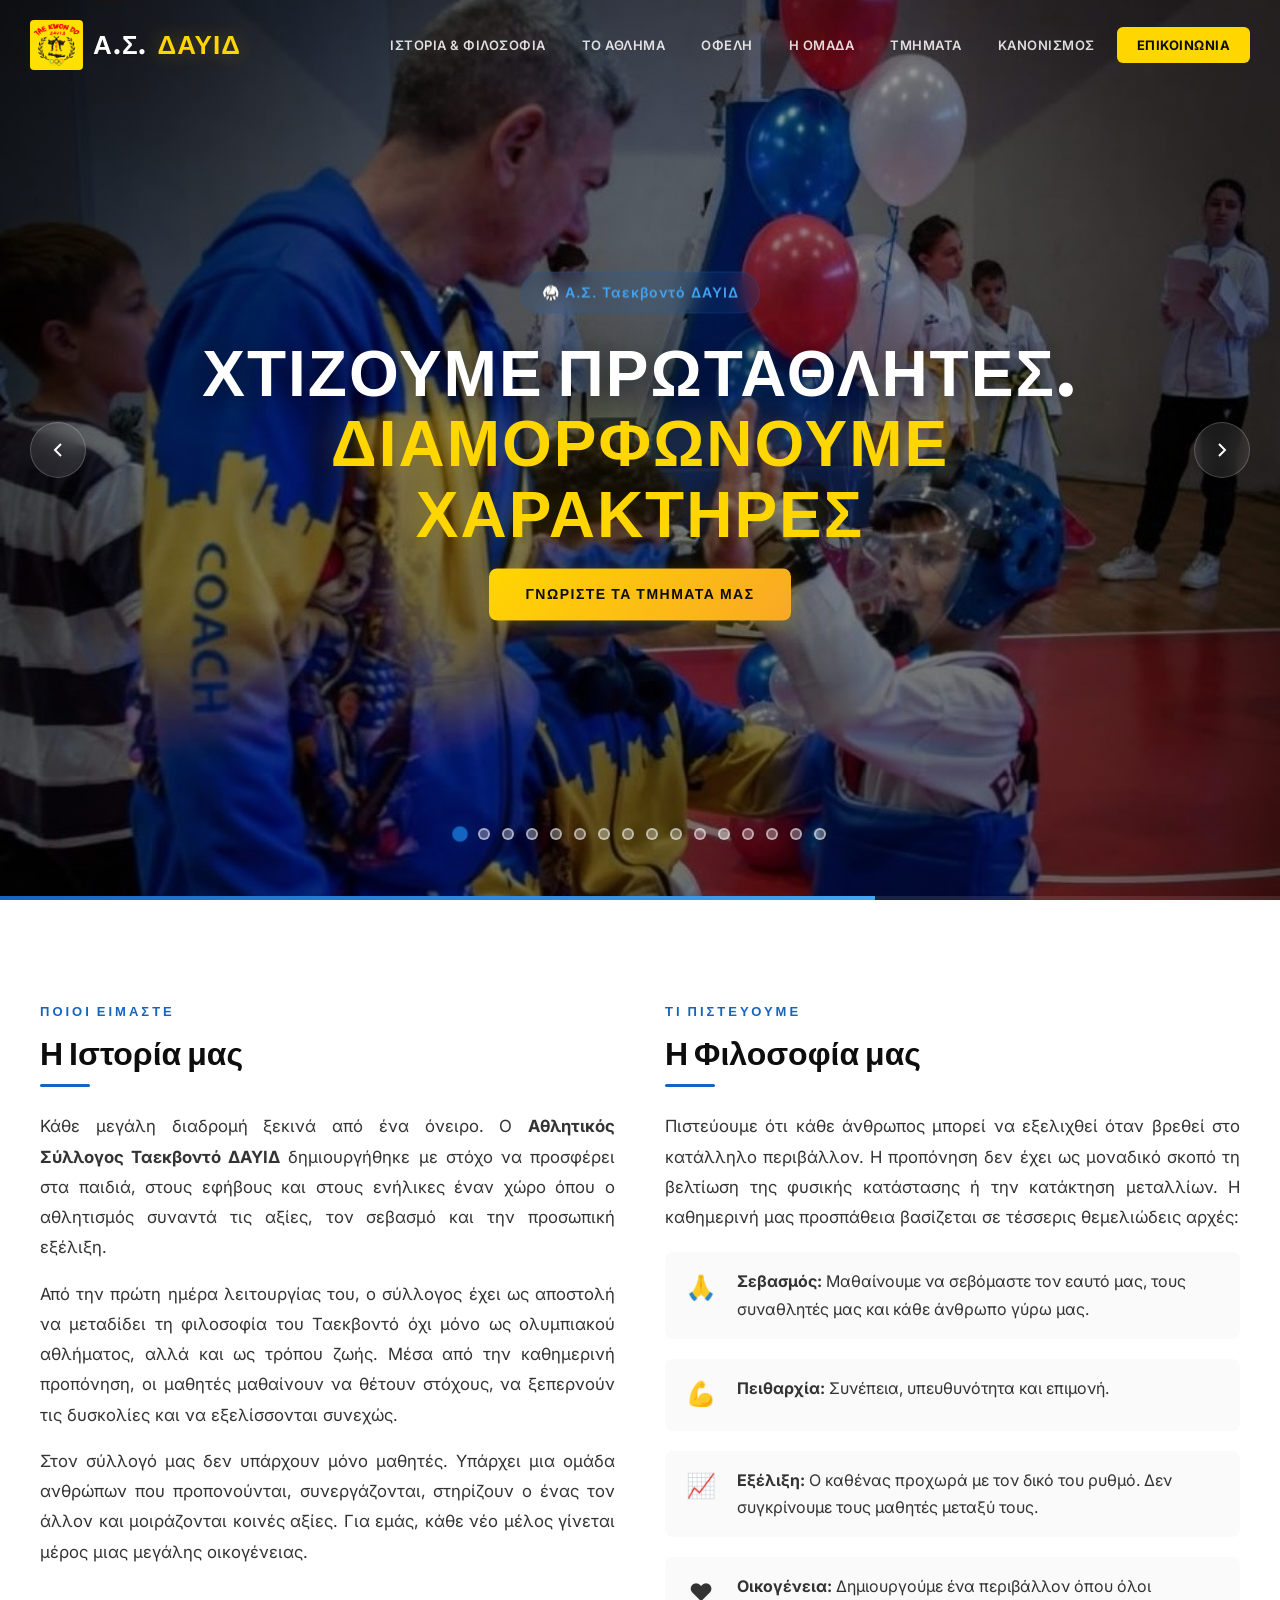
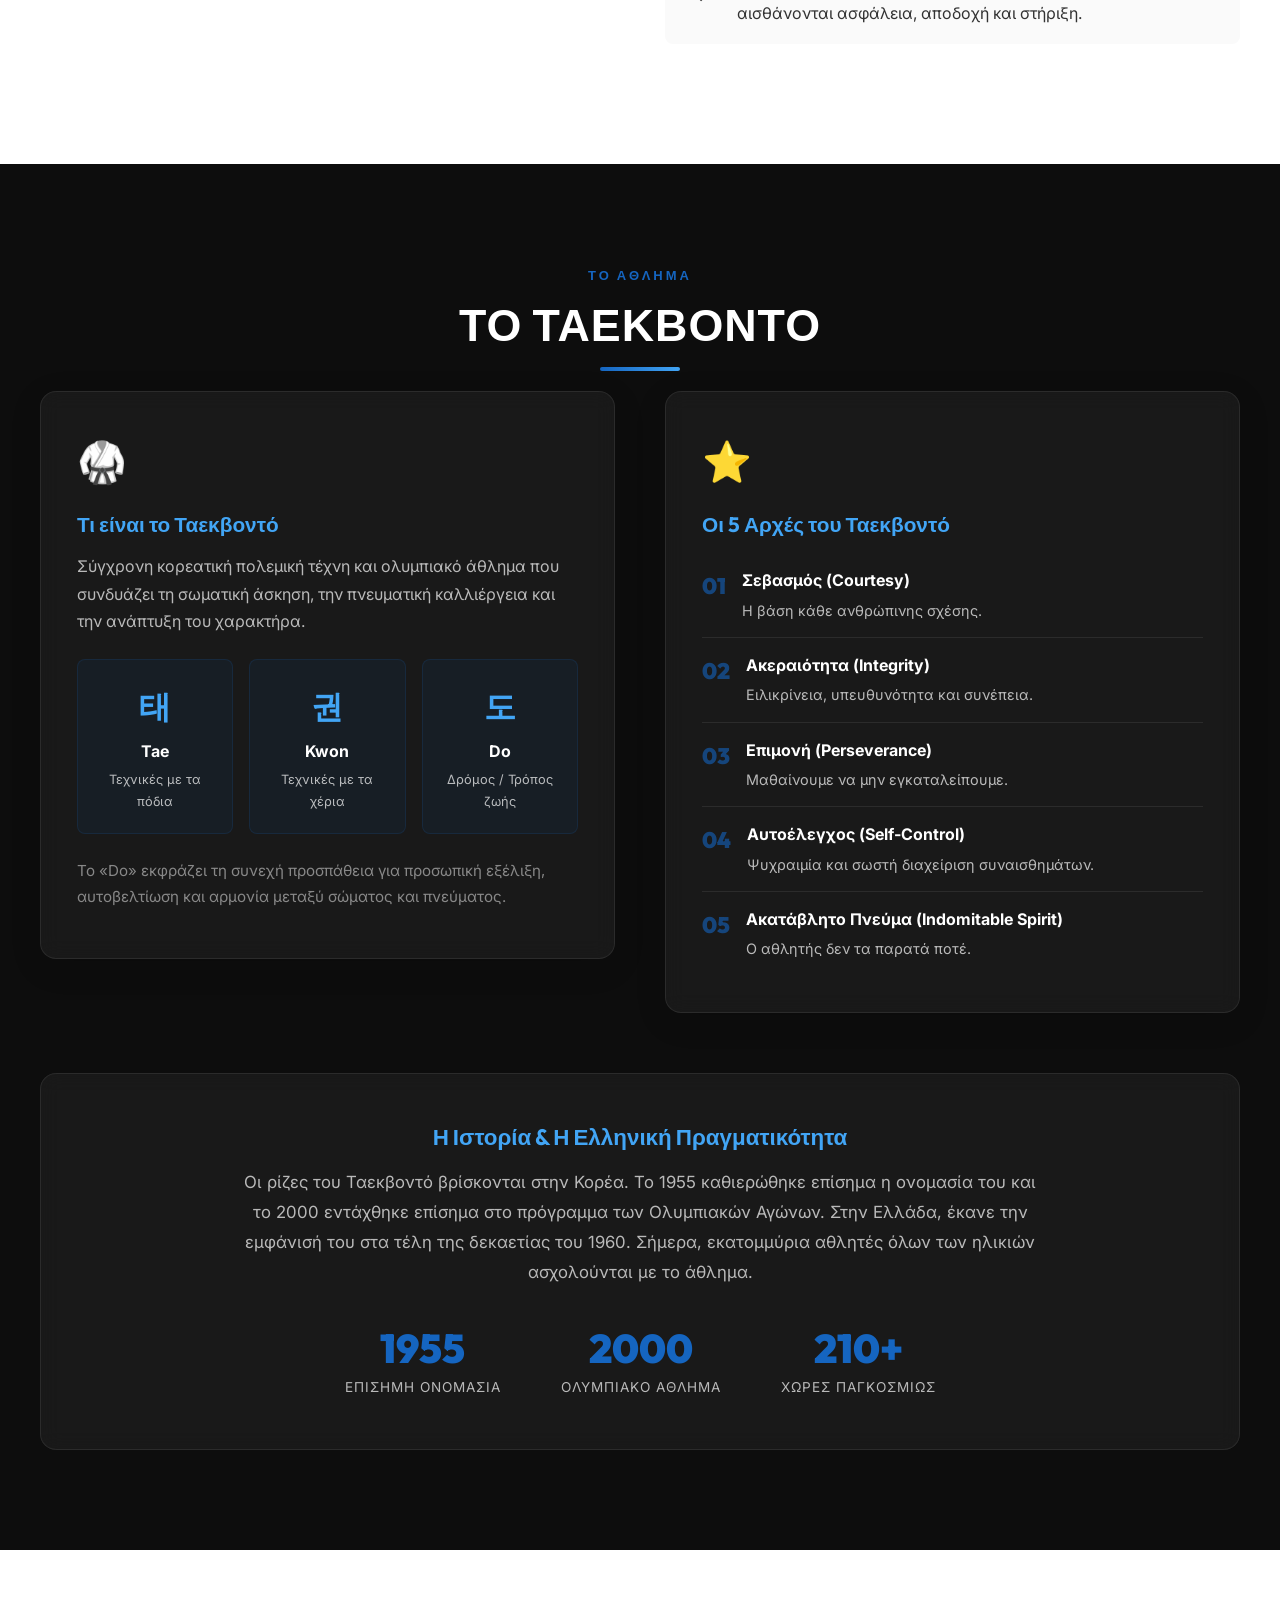
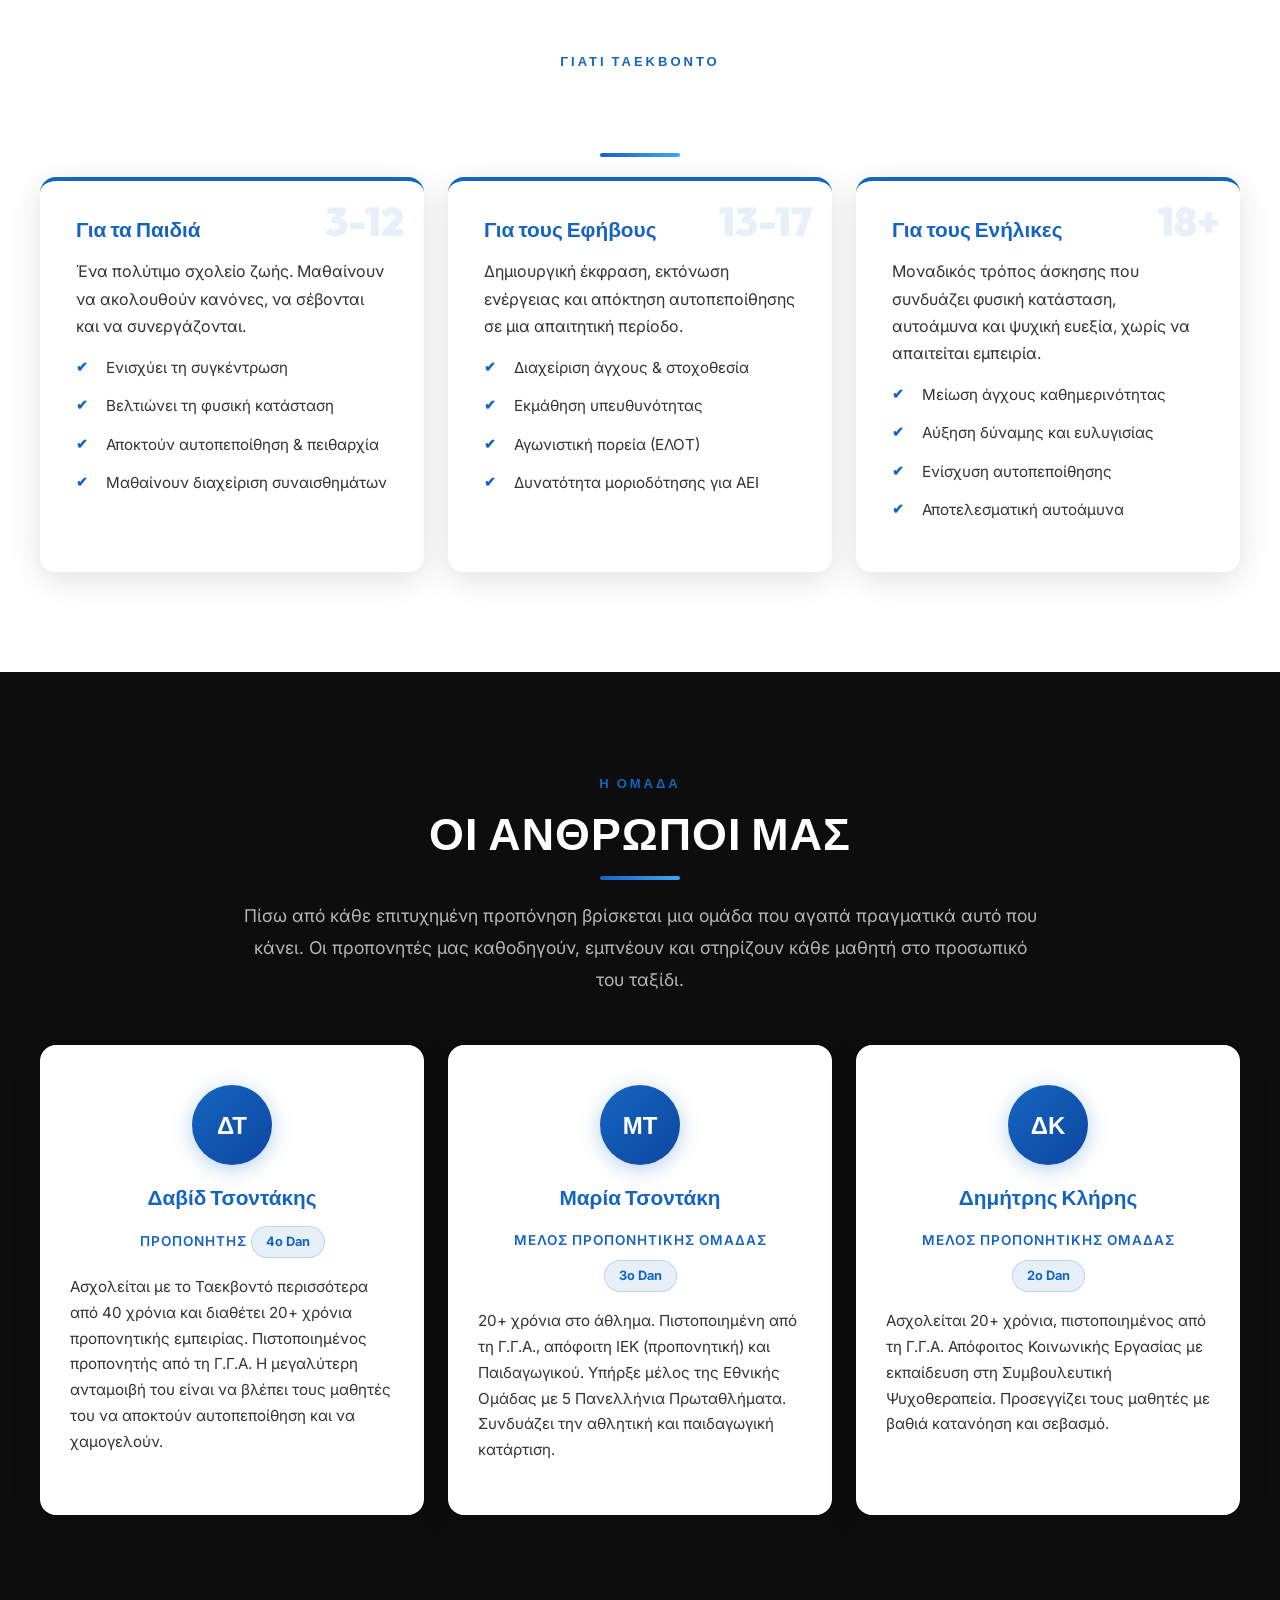
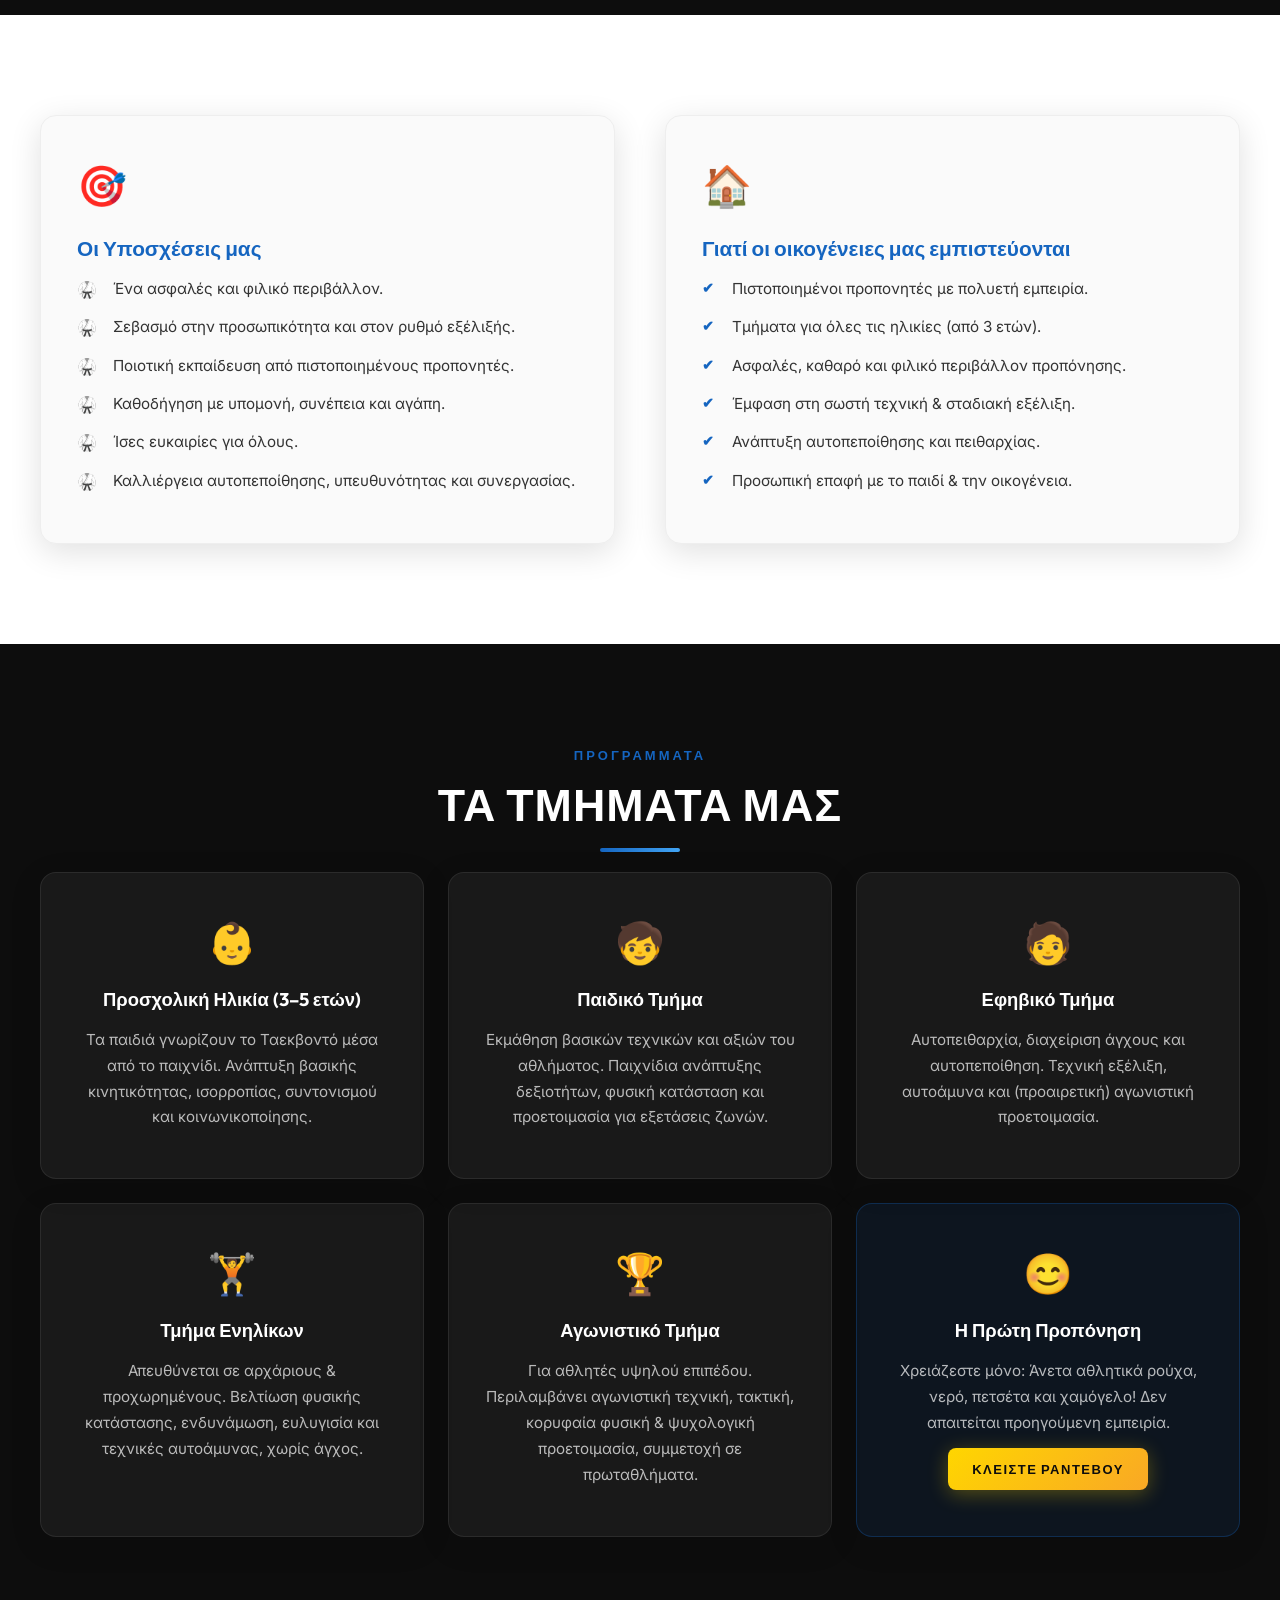
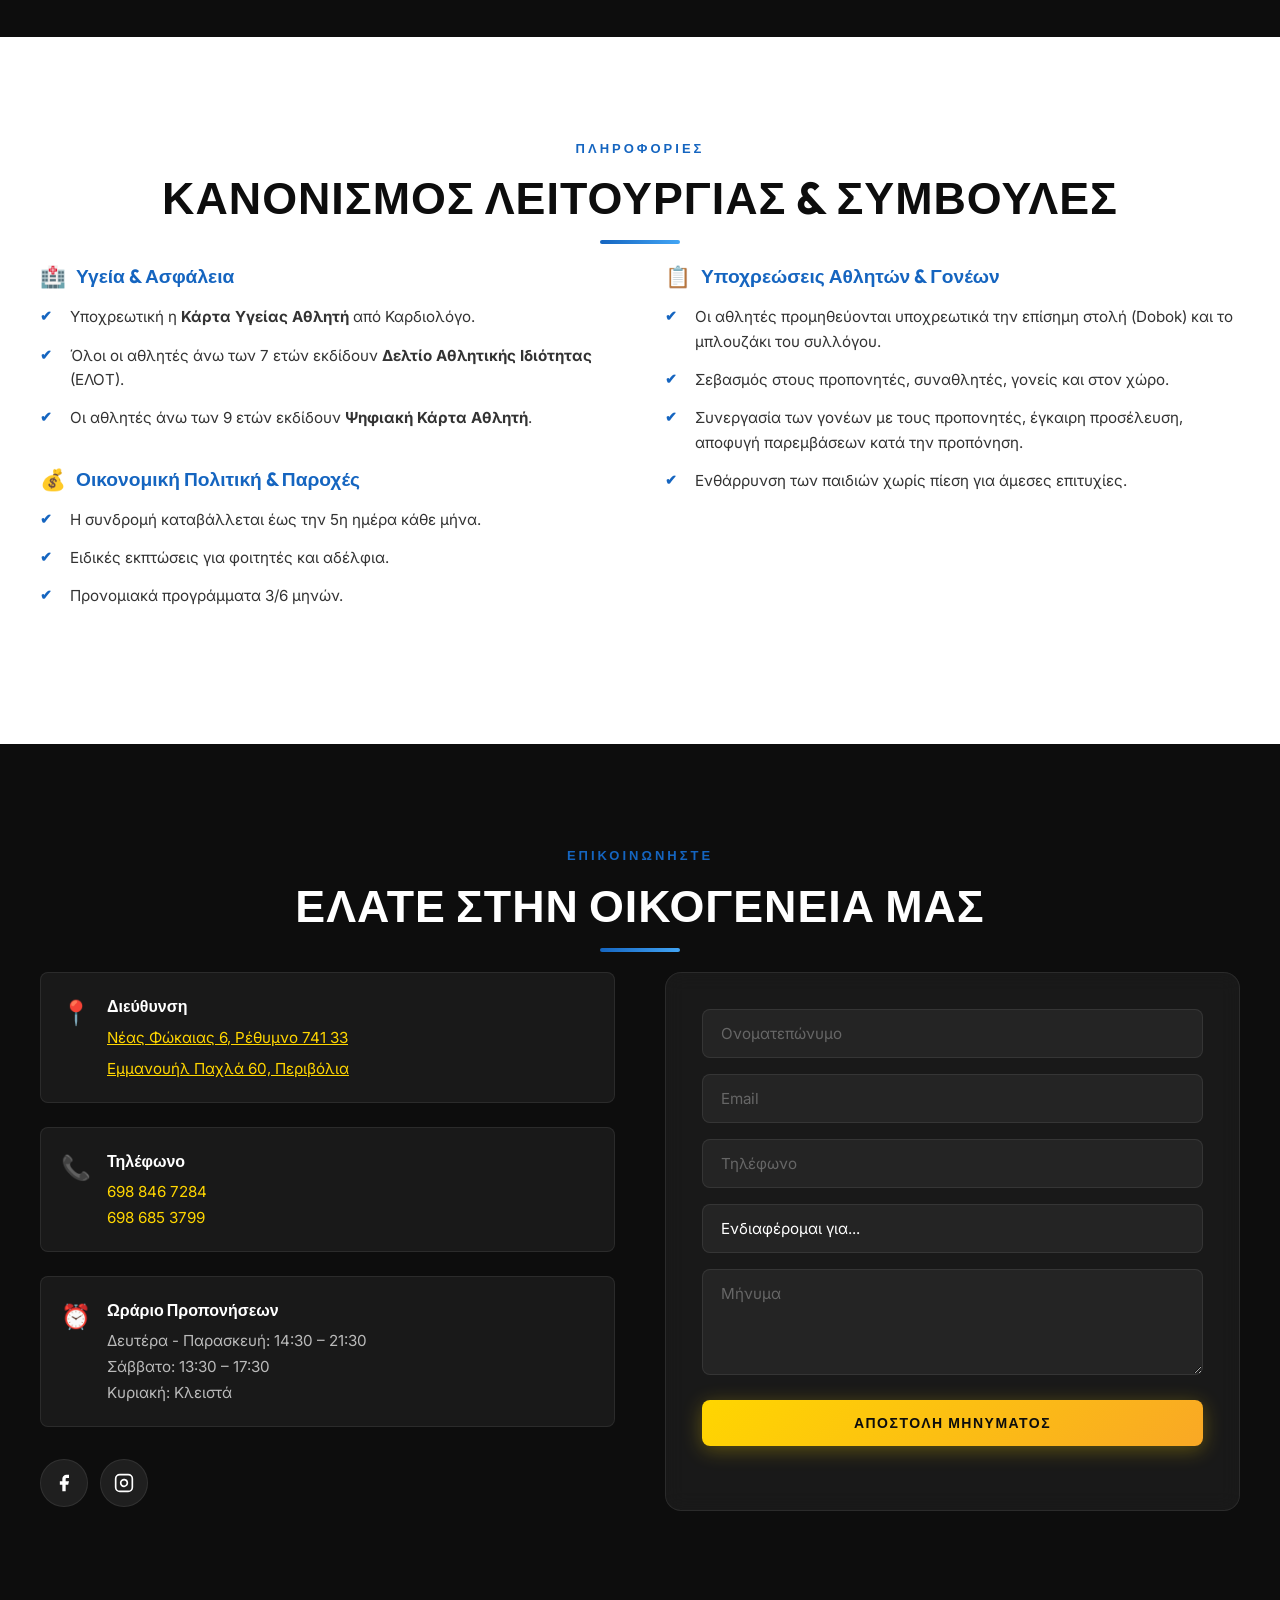
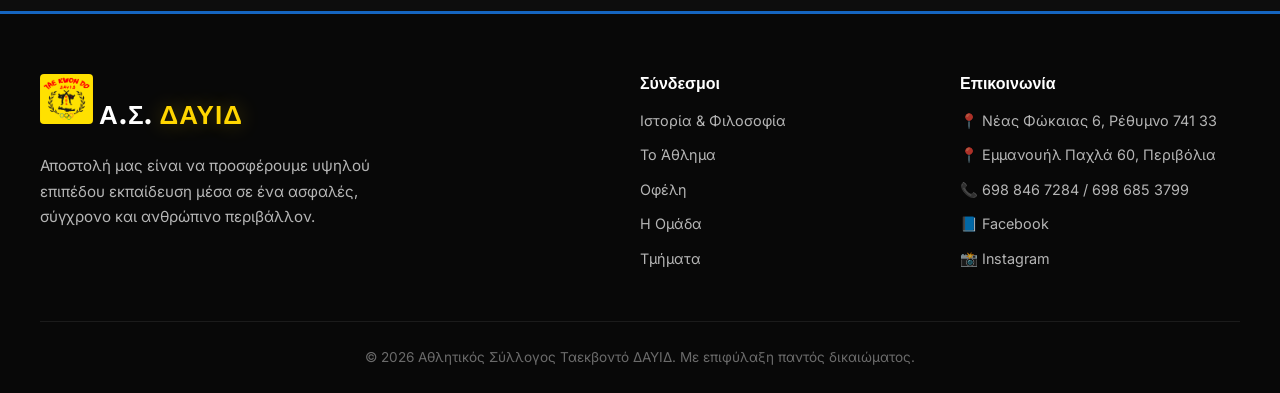
==== commit 43402c0b: "add favicon add tetraagono logo as favicon" ====
--- a/index.html
+++ b/index.html
@@ -7,7 +7,7 @@
     <meta name="description" content="Ο Α.Σ. Ταεκβοντό ΔΑΥΙΔ στο Ρέθυμνο προσφέρει υψηλού επιπέδου εκπαίδευση Taekwondo για παιδιά και ενήλικες. Σχολή πολεμικών τεχνών με έμφαση στην αυτοάμυνα, τον σεβασμό και την εξέλιξη.">
     <meta name="keywords" content="Ταεκβοντο Ρέθυμνο, taekwondo rethymno, taekwondo rethimno, πολεμικές τέχνες, σχολή πολεμικών τεχνών, ταεκβοντο Δαυιδ, αυτοάμυνα, καράτε, ζιουζιτσου, Ρέθυμνο, αθλητικός σύλλογος">
     
-    
+    <link rel="icon" href="το-link-της-εικόνας-σου/tetragono-logo.png" type="image/png">
     <meta property="og:title" content="Α.Σ. Ταεκβοντό ΔΑΥΙΔ - Σχολή Πολεμικών Τεχνών στο Ρέθυμνο">
     <meta property="og:description" content="Γιατί για εμάς το Ταεκβοντό δεν είναι απλώς ένα άθλημα. Είναι ένας τρόπος ζωής. Μαθαίνουμε να μαχόμαστε, μαθαίνουμε να ζούμε.">
     <meta property="og:type" content="website">
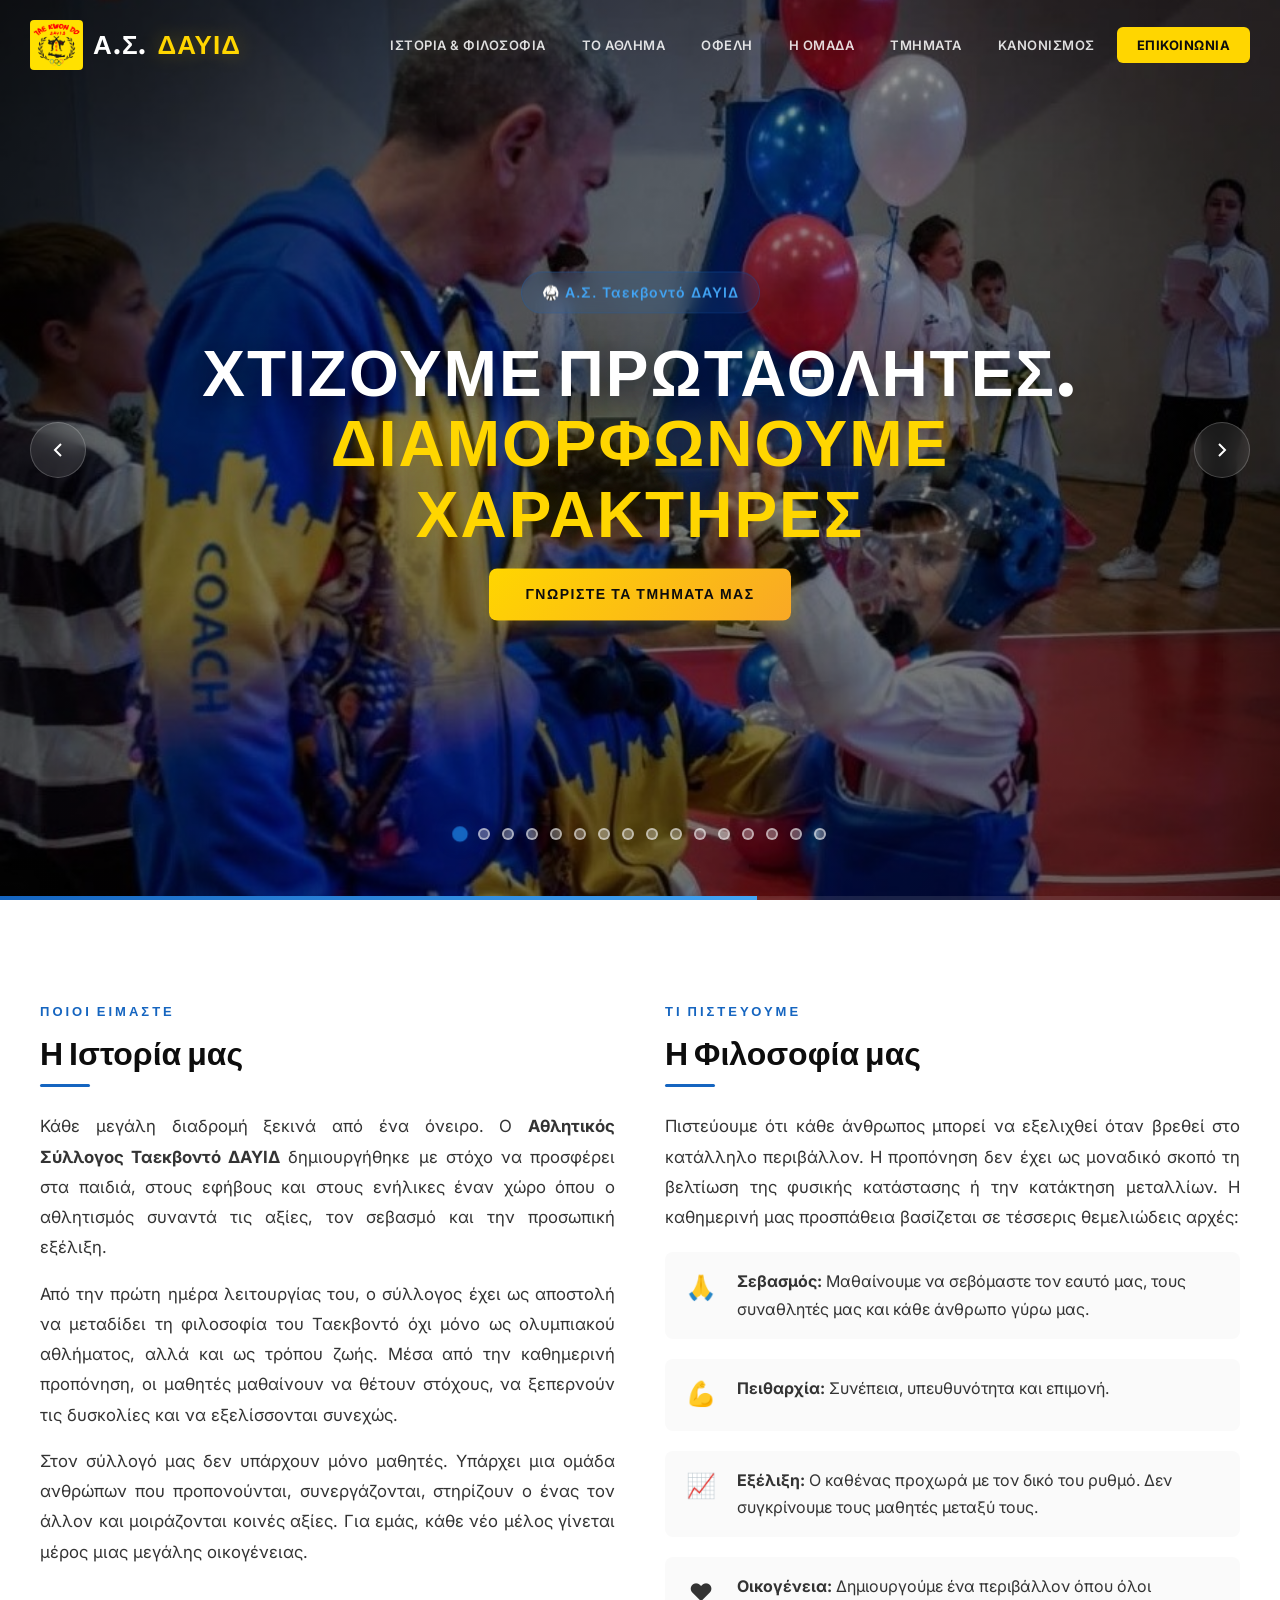
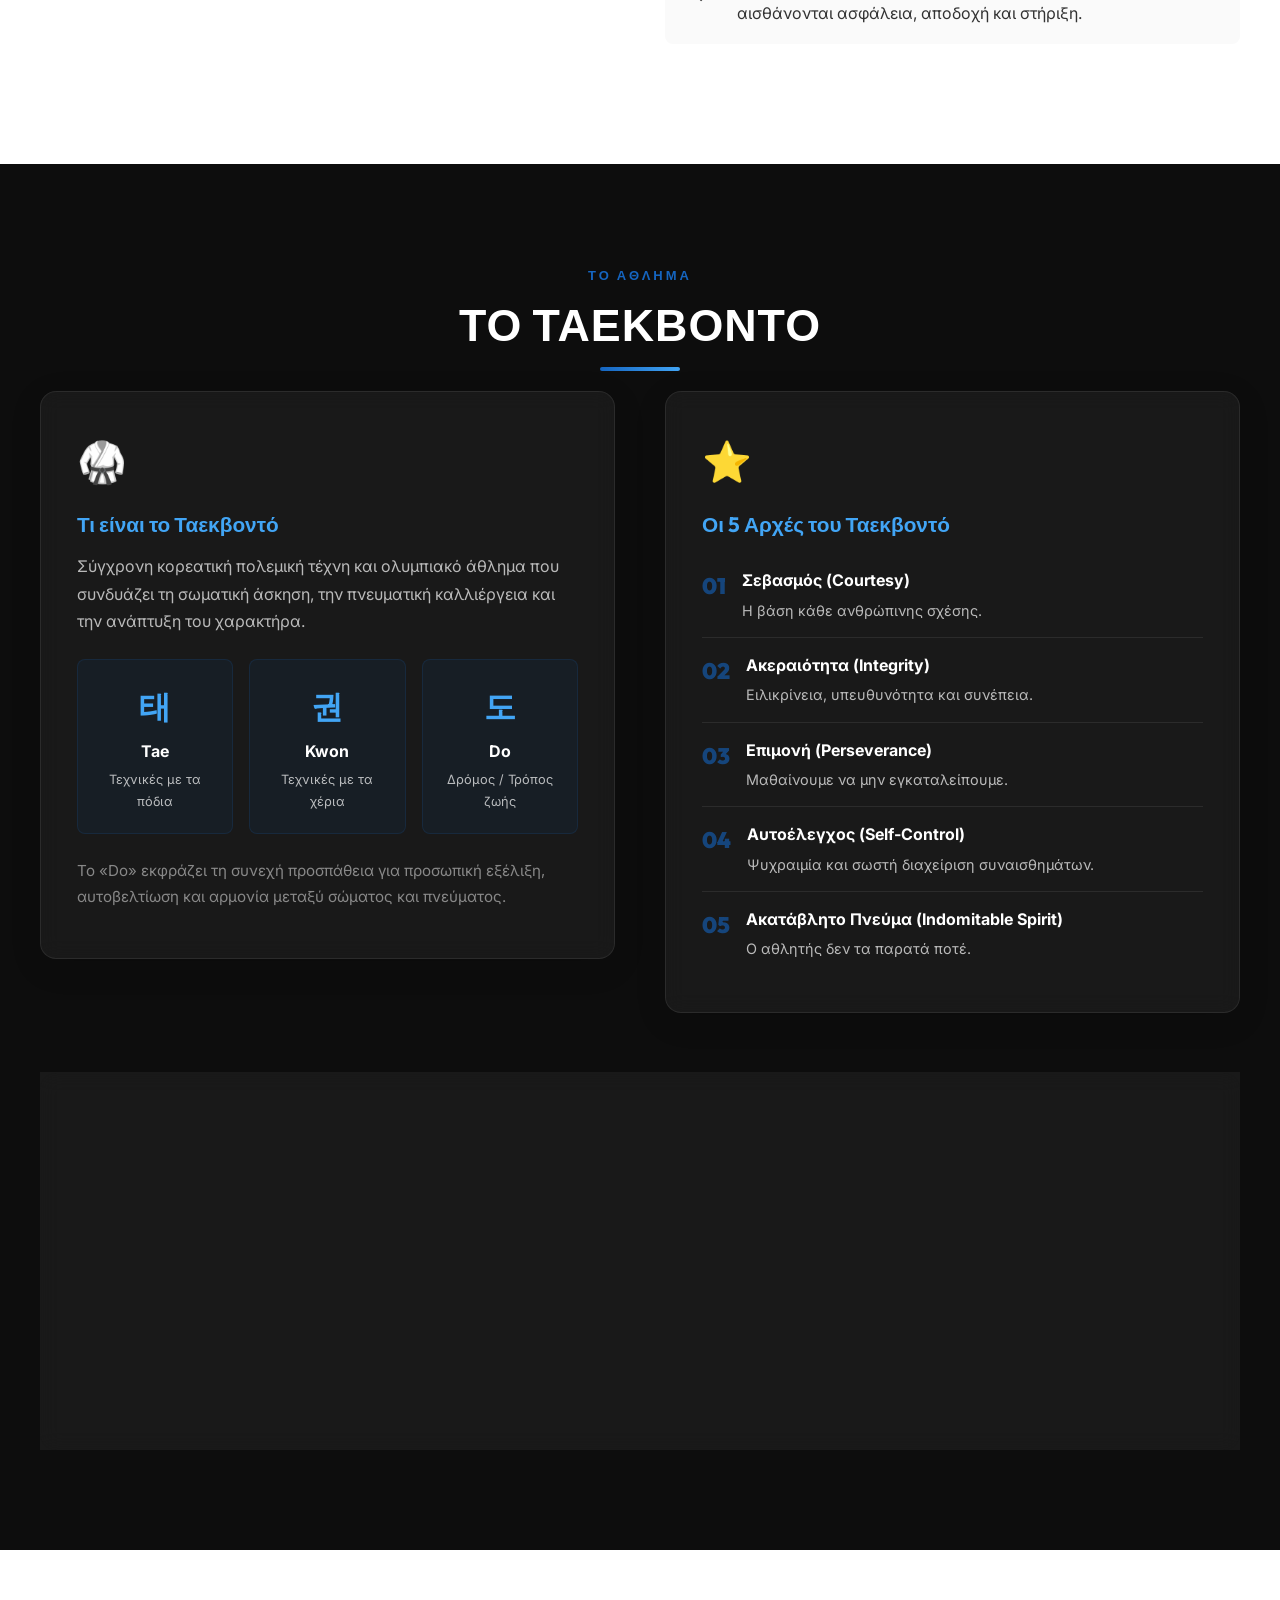
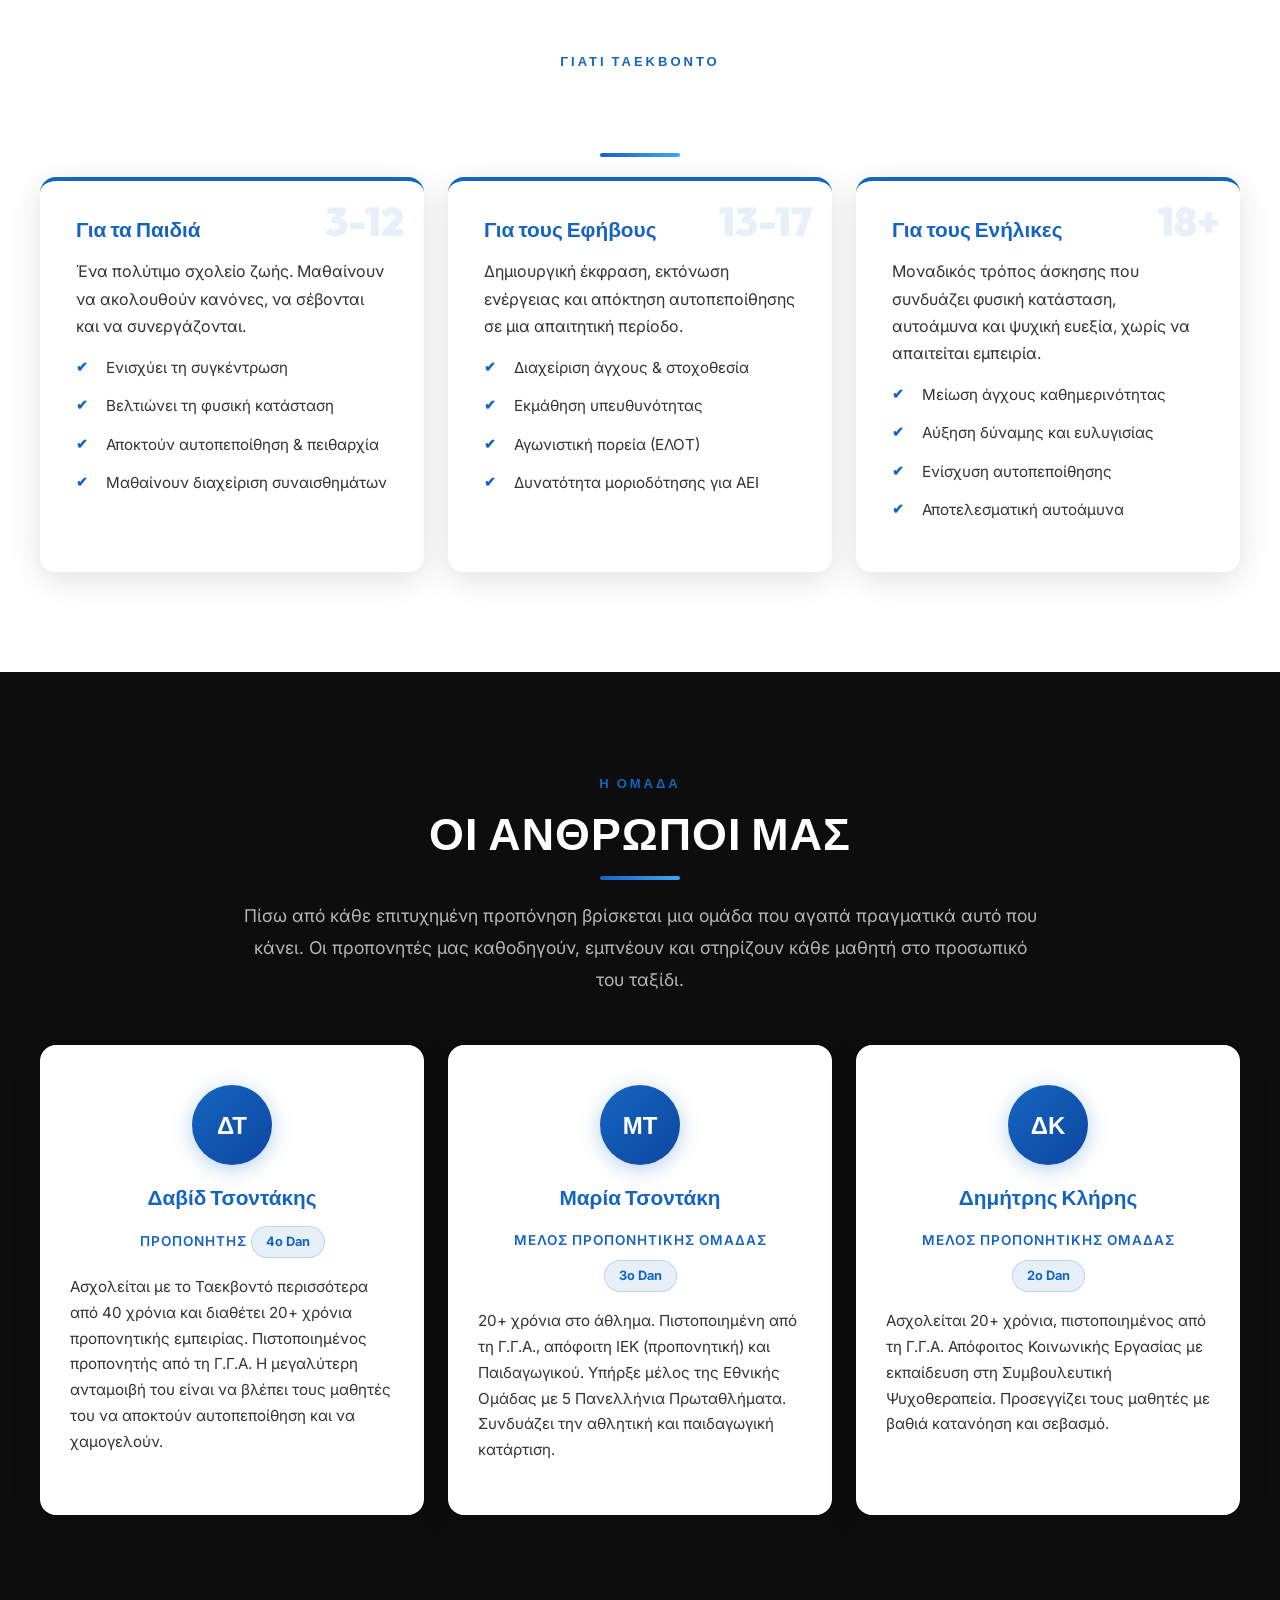
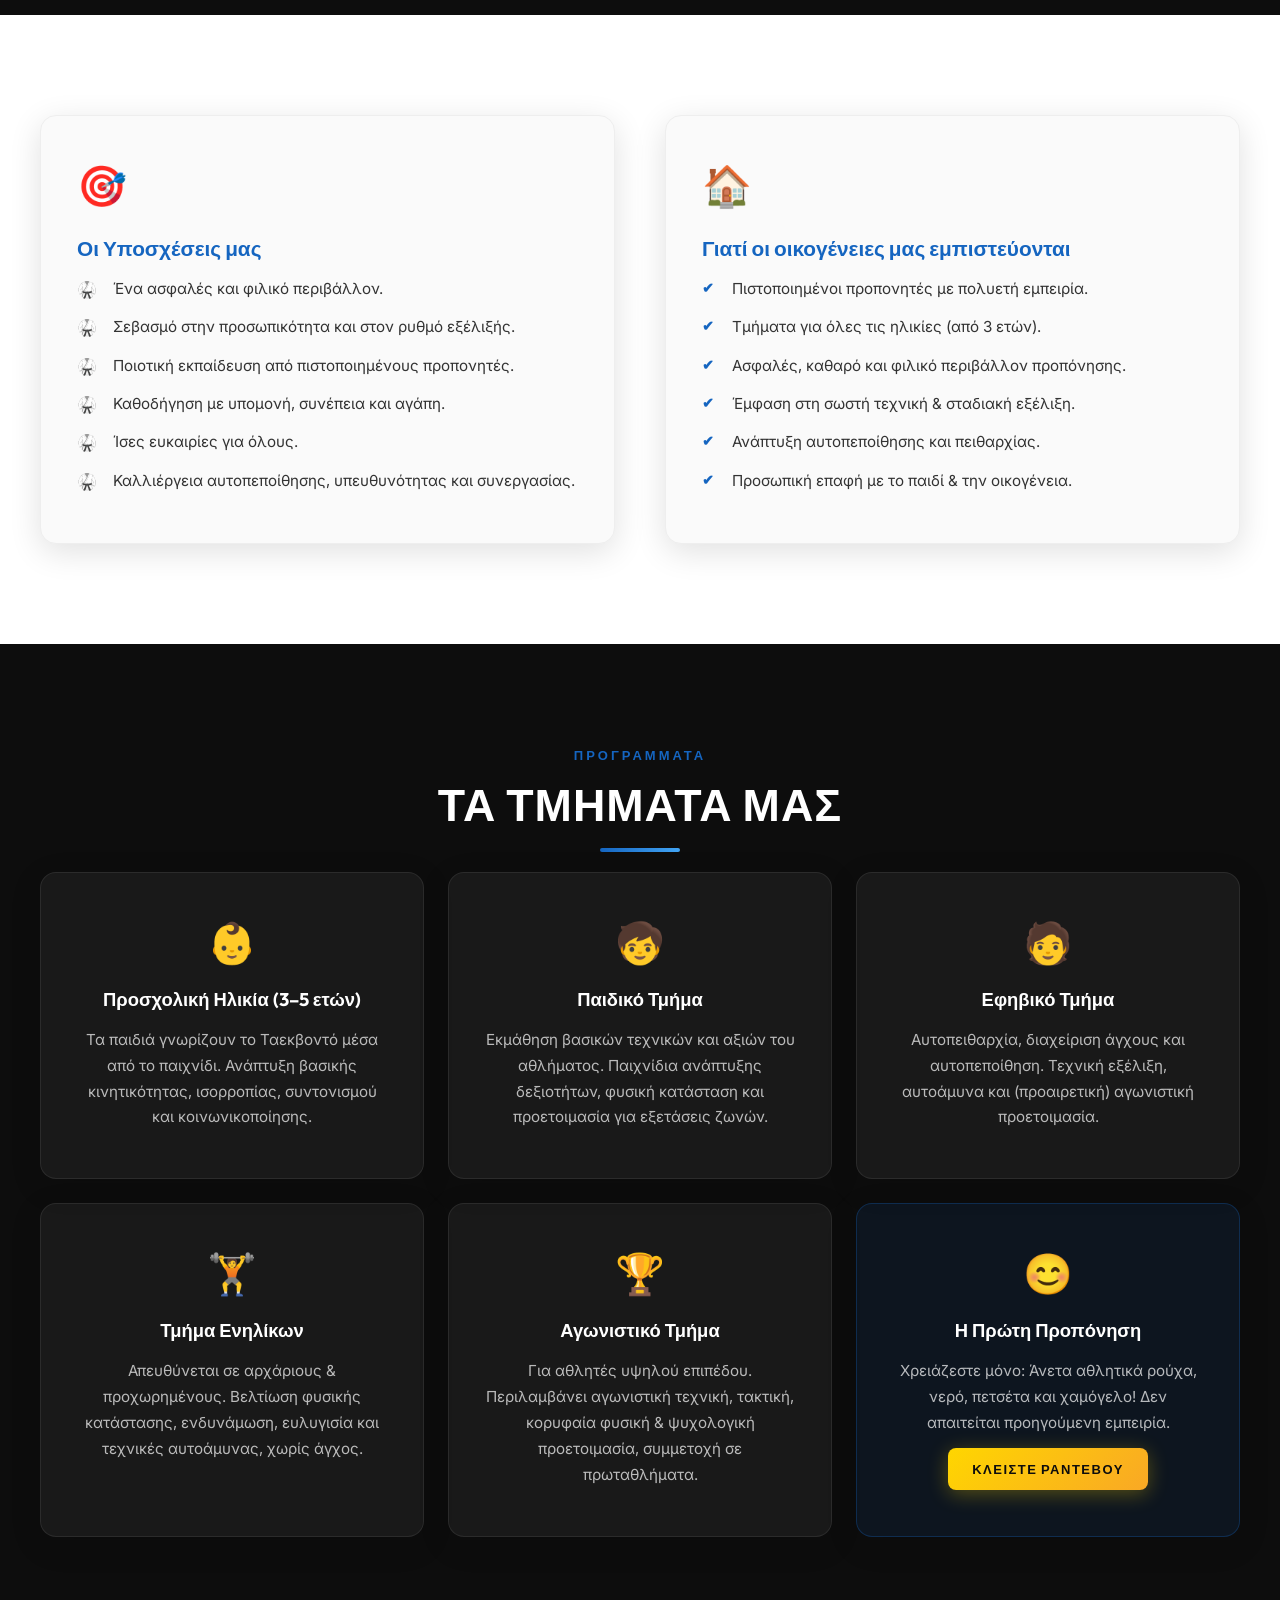
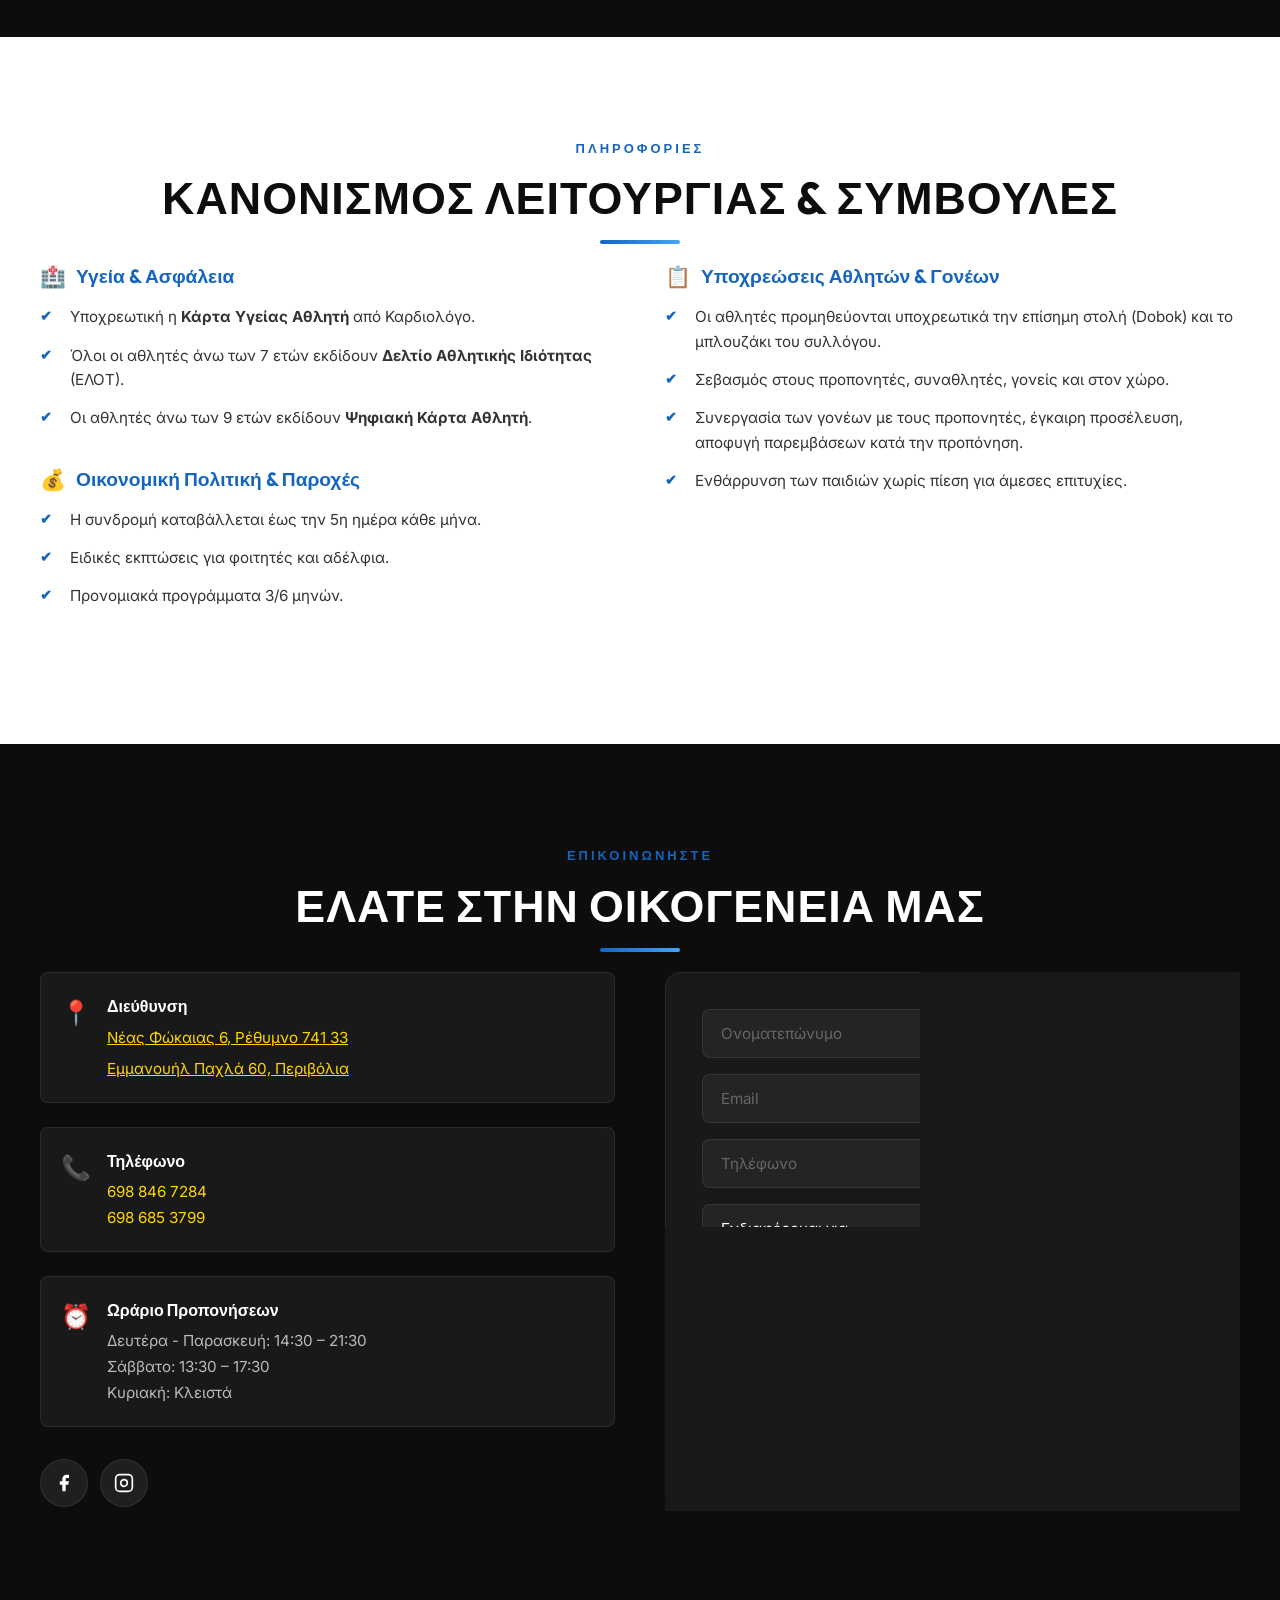
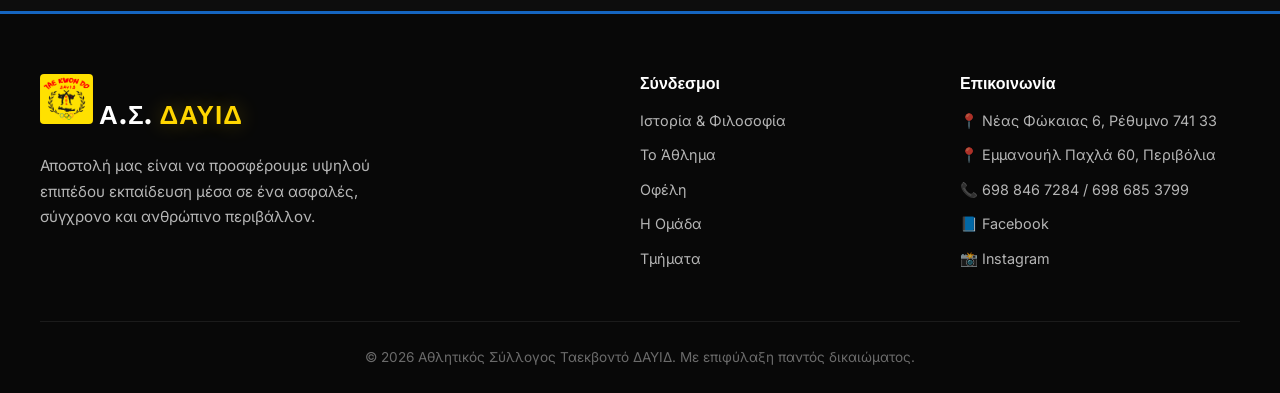
==== commit c3649462: "Update index.html" ====
--- a/index.html
+++ b/index.html
@@ -7,7 +7,7 @@
     <meta name="description" content="Ο Α.Σ. Ταεκβοντό ΔΑΥΙΔ στο Ρέθυμνο προσφέρει υψηλού επιπέδου εκπαίδευση Taekwondo για παιδιά και ενήλικες. Σχολή πολεμικών τεχνών με έμφαση στην αυτοάμυνα, τον σεβασμό και την εξέλιξη.">
     <meta name="keywords" content="Ταεκβοντο Ρέθυμνο, taekwondo rethymno, taekwondo rethimno, πολεμικές τέχνες, σχολή πολεμικών τεχνών, ταεκβοντο Δαυιδ, αυτοάμυνα, καράτε, ζιουζιτσου, Ρέθυμνο, αθλητικός σύλλογος">
     
-    <link rel="icon" href="το-link-της-εικόνας-σου/tetragono-logo.png" type="image/png">
+    <link rel="icon" href="tetragono-logo.png" type="image/png">
     <meta property="og:title" content="Α.Σ. Ταεκβοντό ΔΑΥΙΔ - Σχολή Πολεμικών Τεχνών στο Ρέθυμνο">
     <meta property="og:description" content="Γιατί για εμάς το Ταεκβοντό δεν είναι απλώς ένα άθλημα. Είναι ένας τρόπος ζωής. Μαθαίνουμε να μαχόμαστε, μαθαίνουμε να ζούμε.">
     <meta property="og:type" content="website">
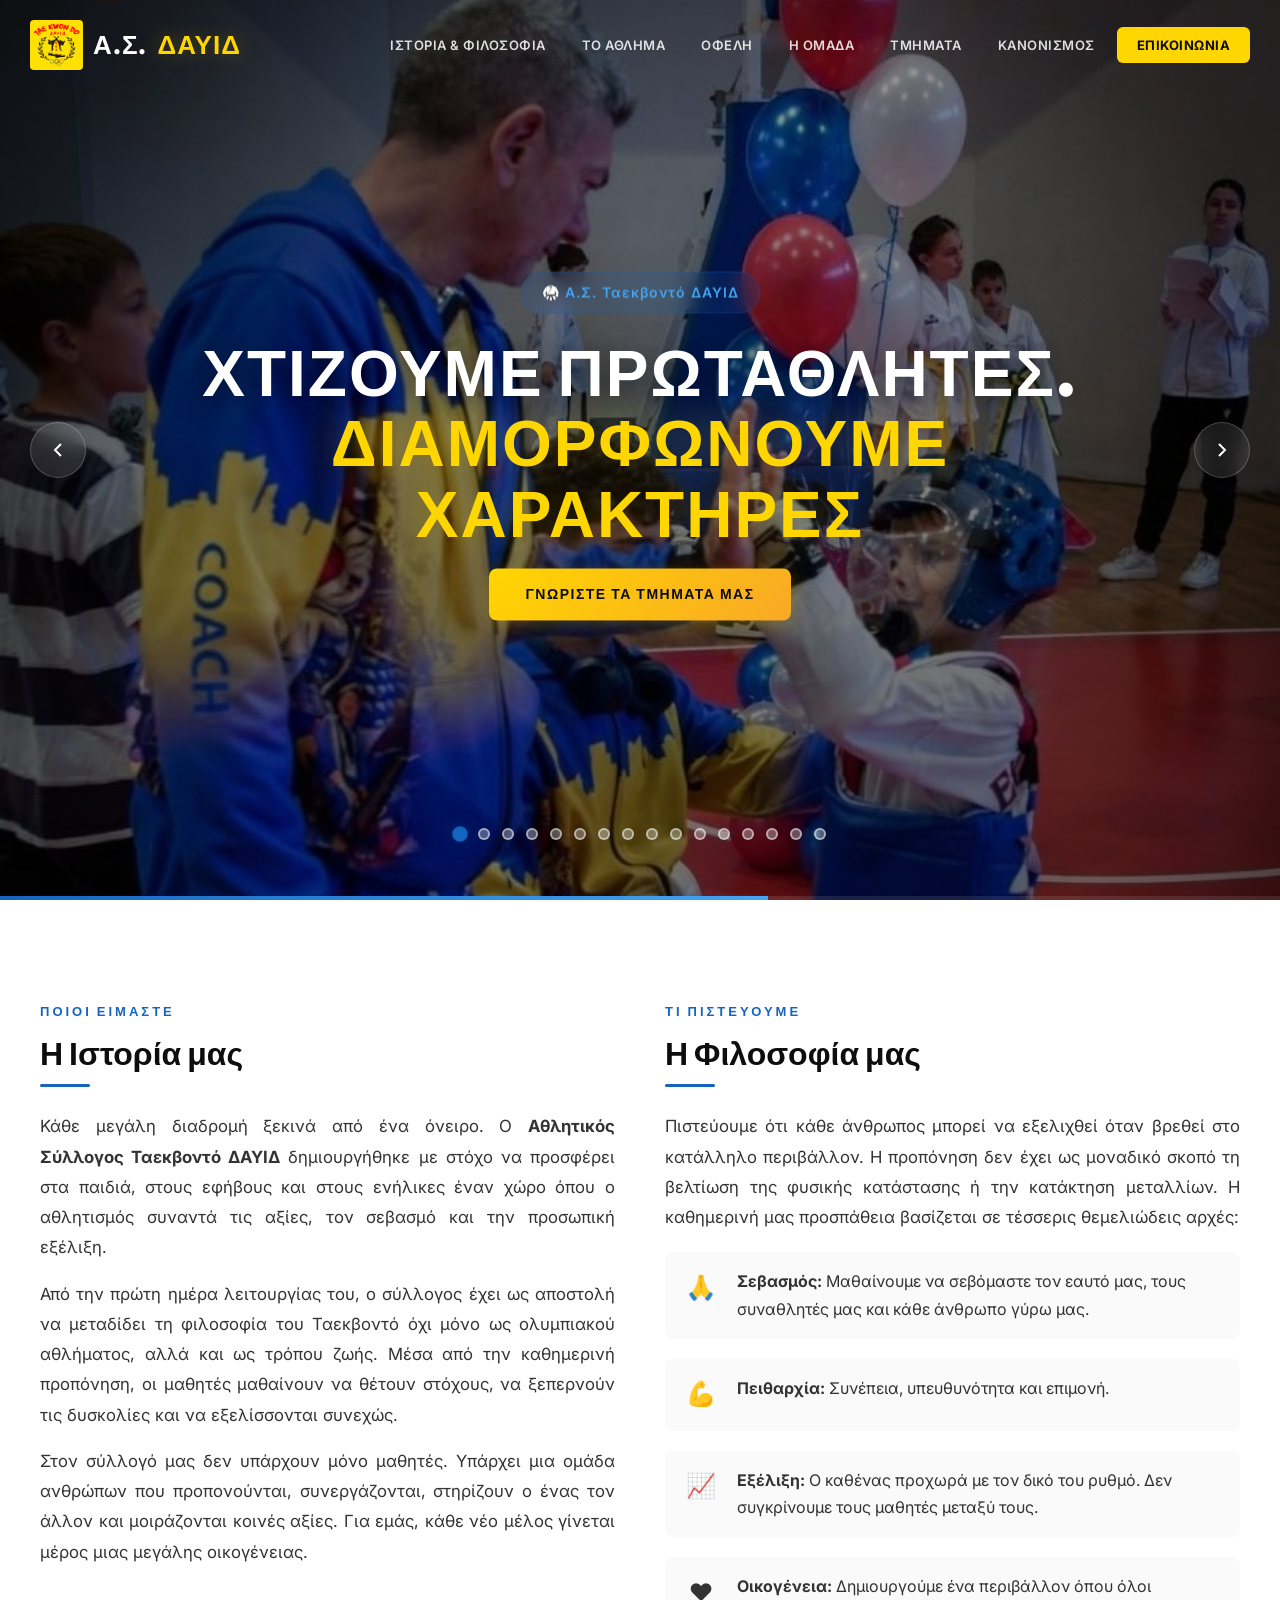
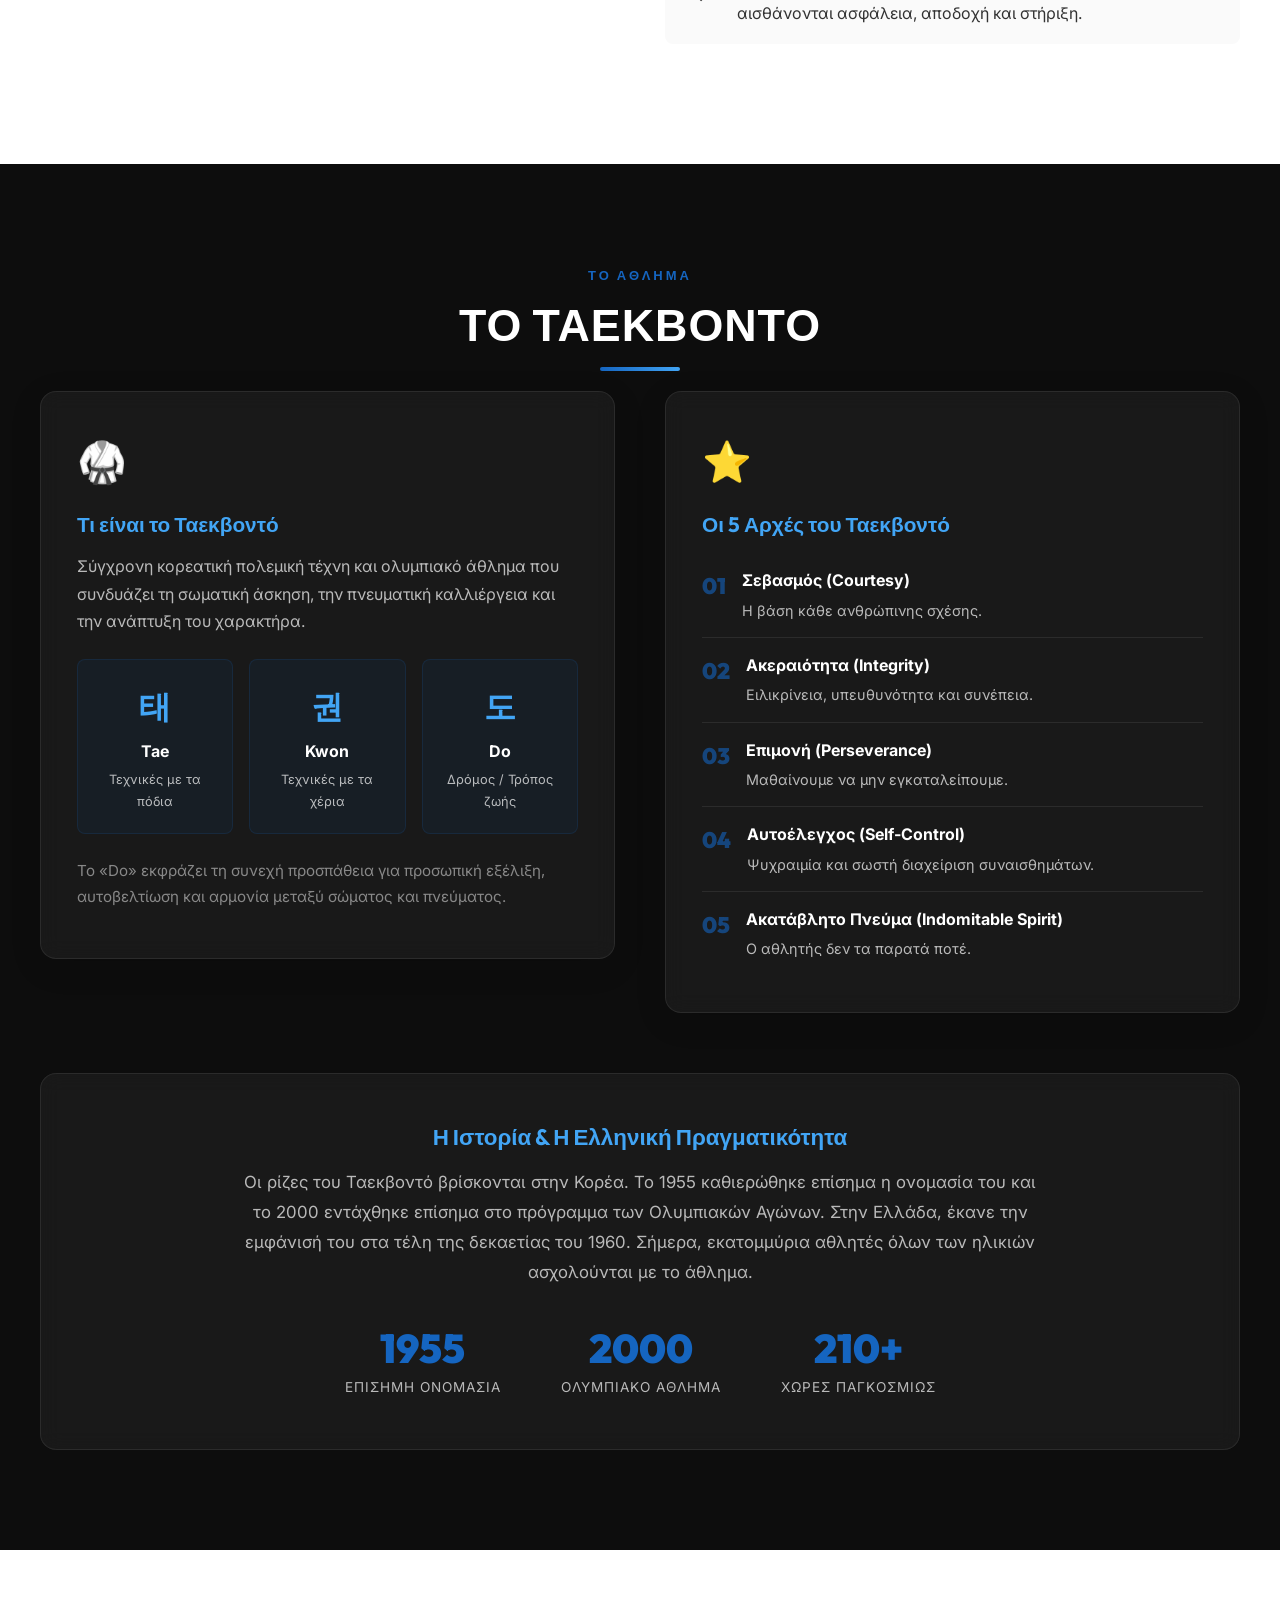
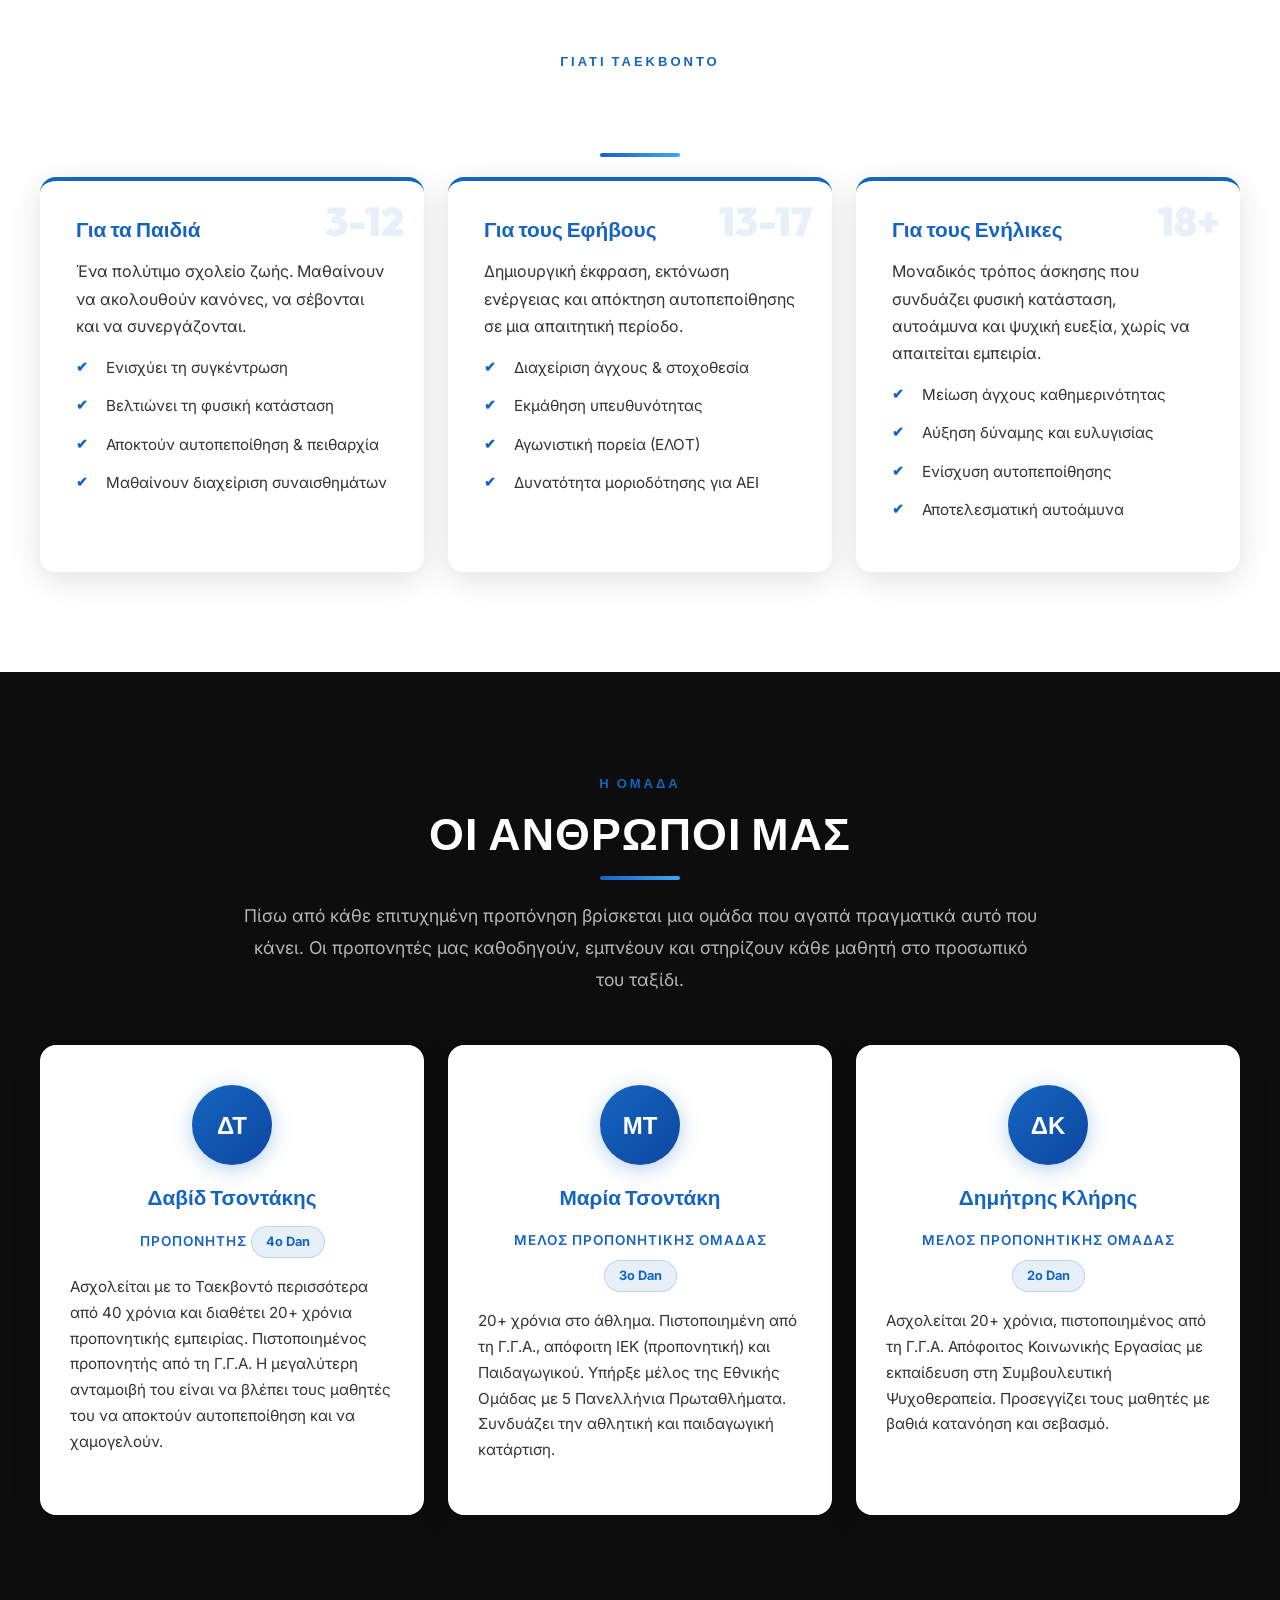
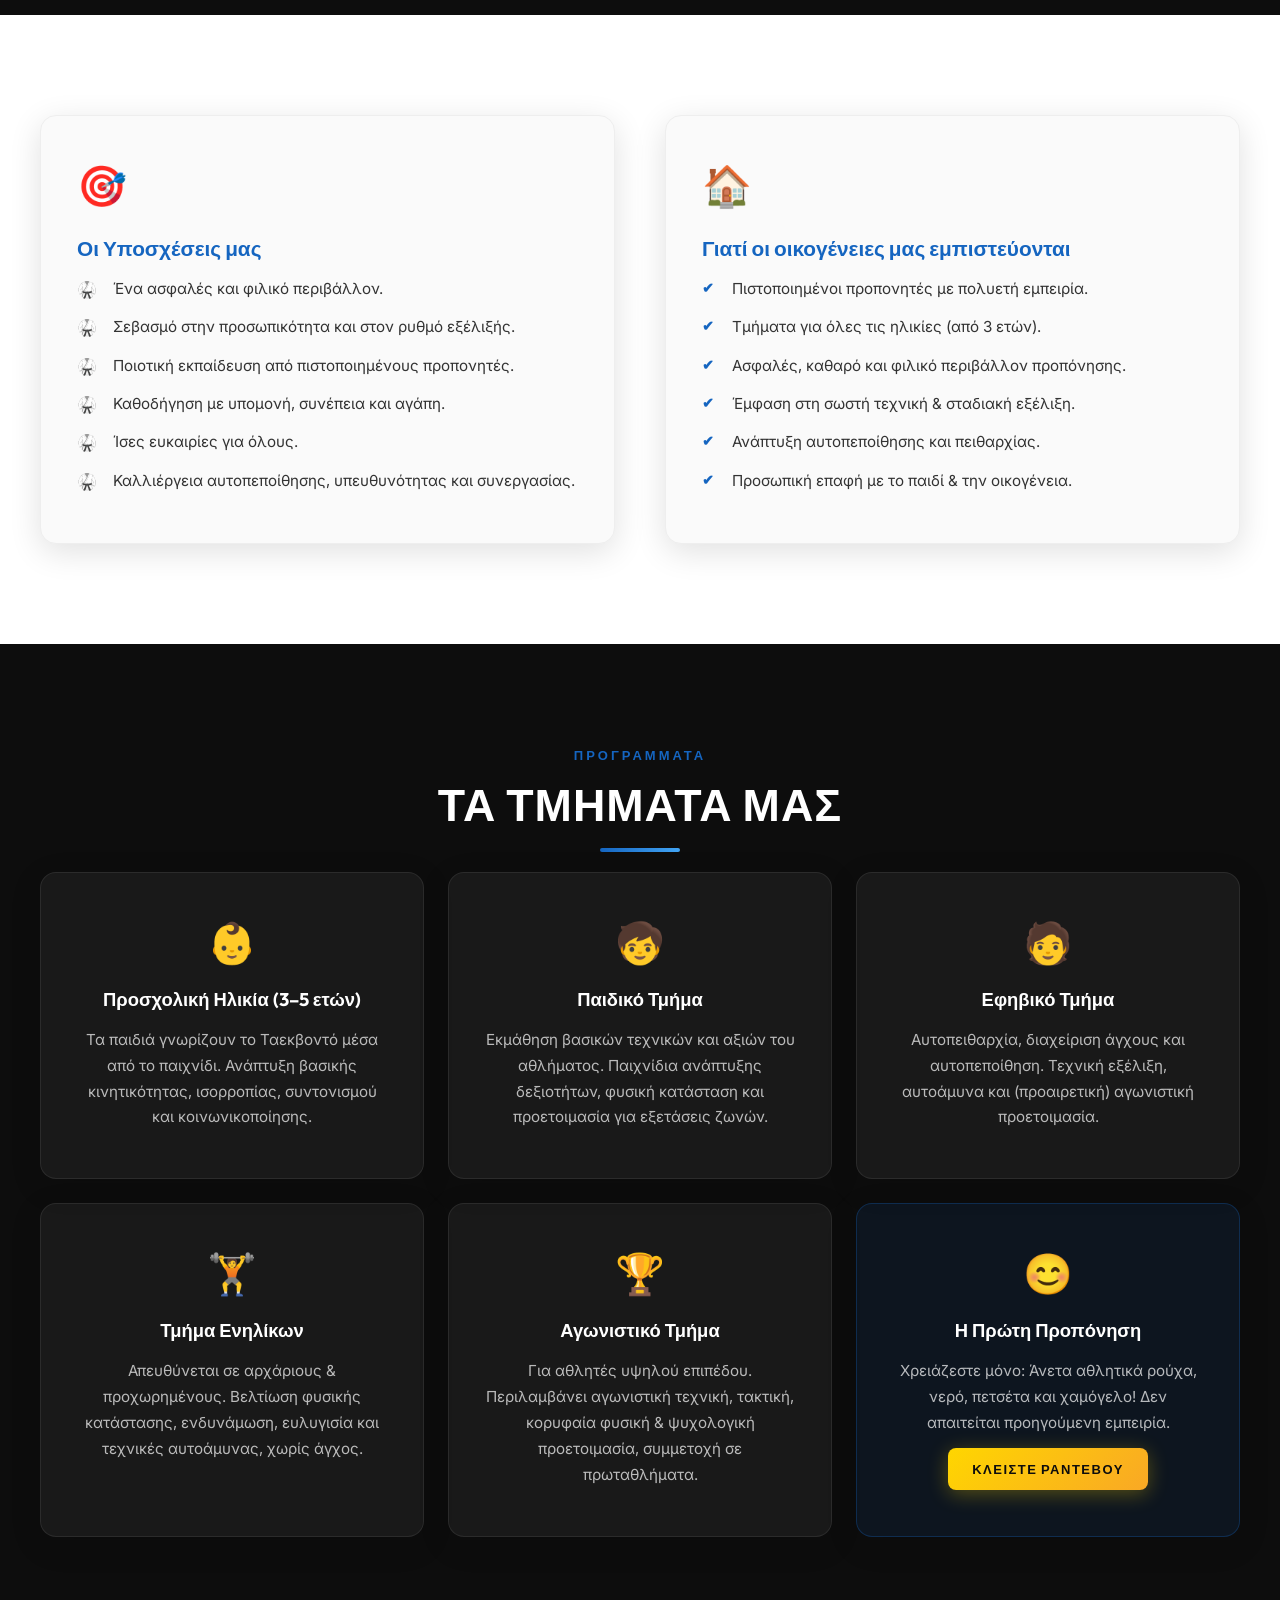
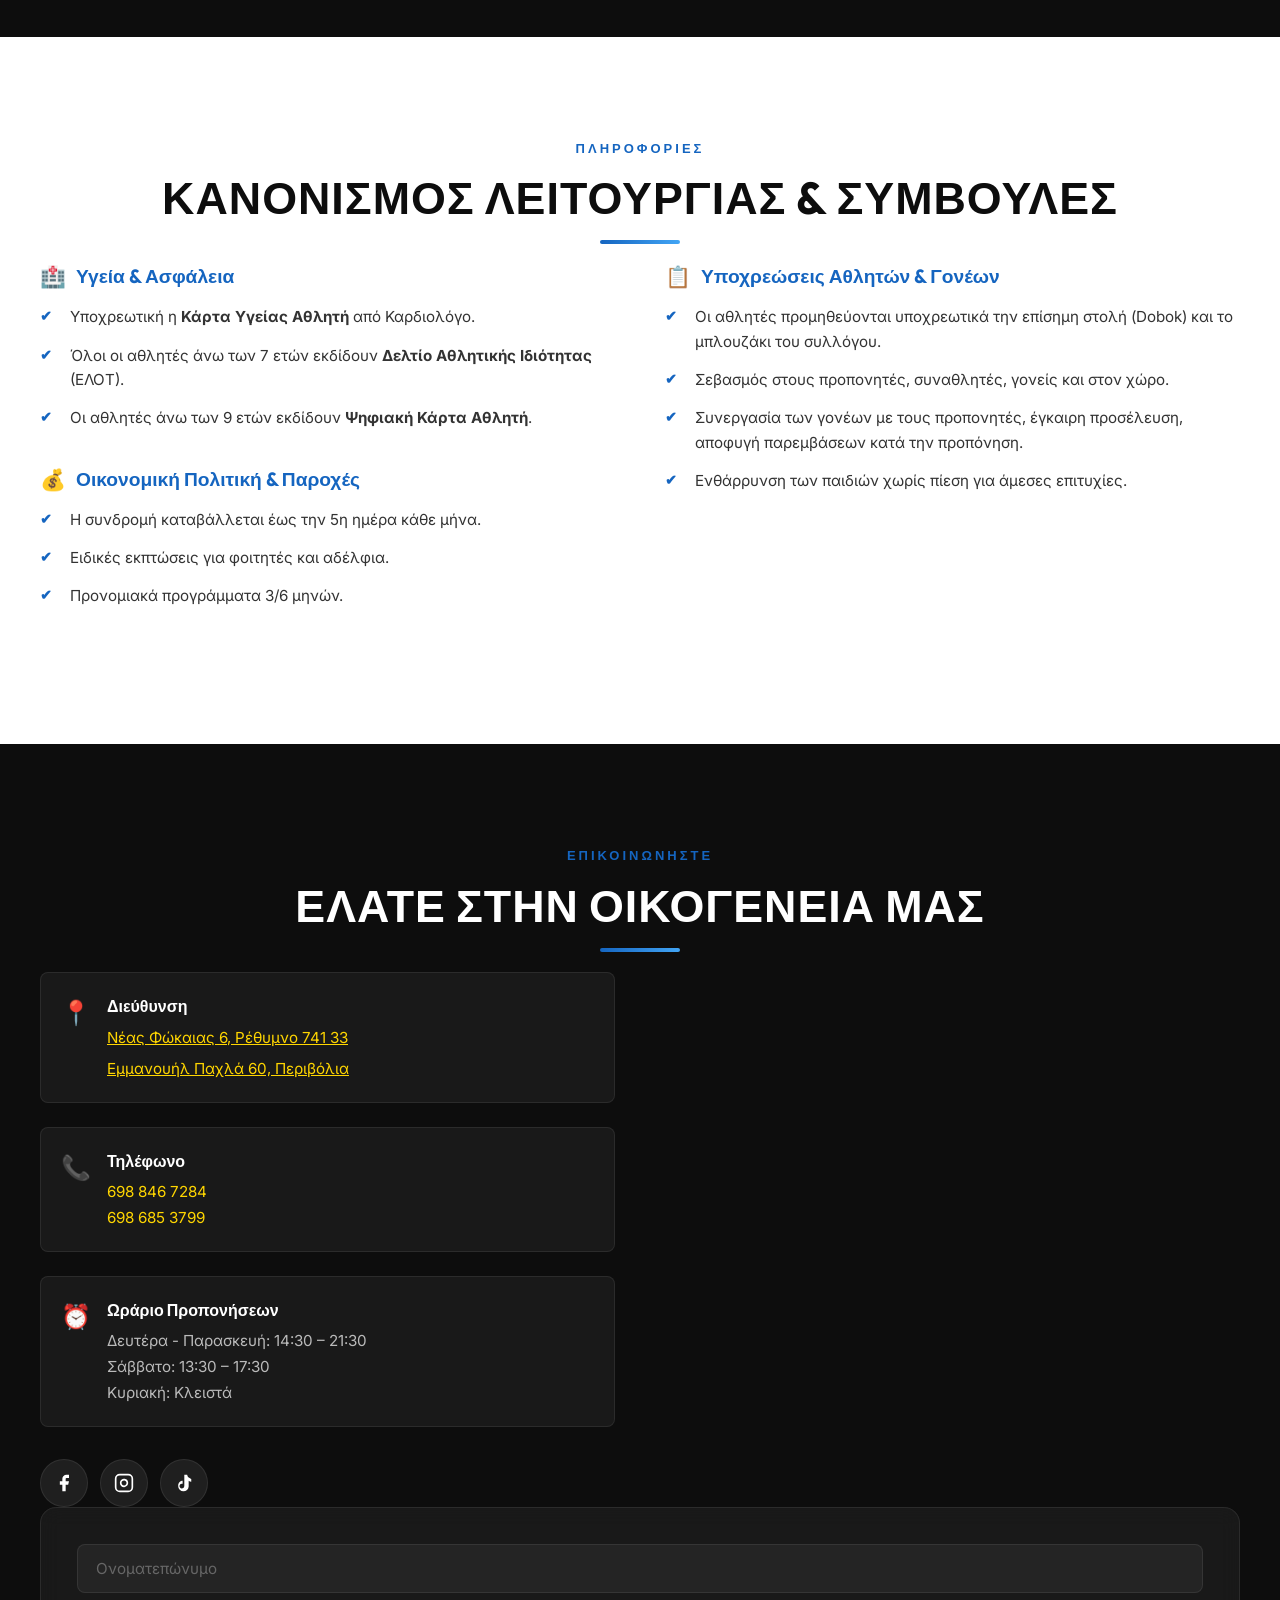
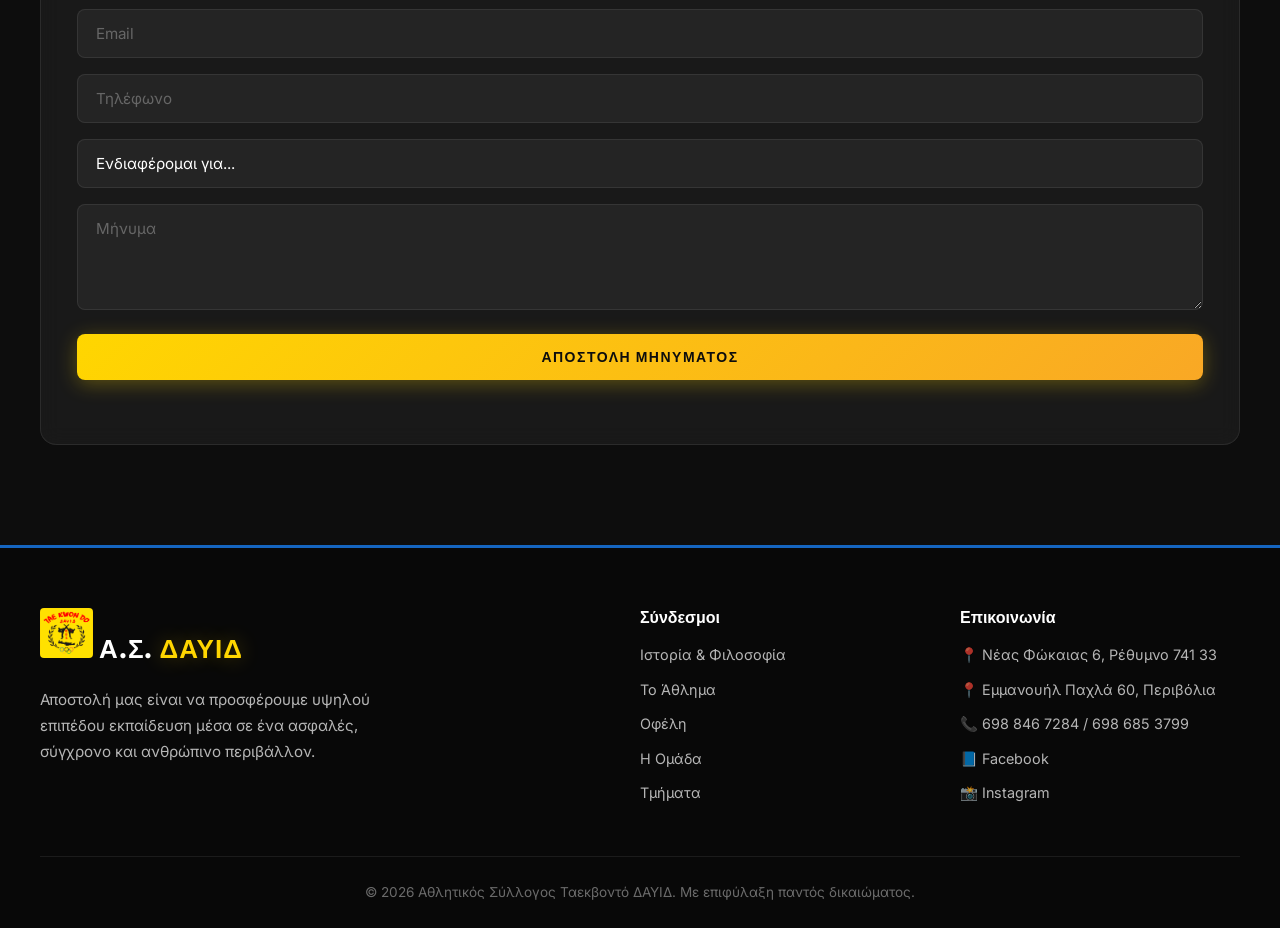
==== commit 0d2b1d0c: "update social media and contact mail -added tiktok profile -change email from davidsxolipolemikonte" ====
--- a/index.html
+++ b/index.html
@@ -557,17 +557,31 @@
                             <p>Δευτέρα - Παρασκευή: 14:30 – 21:30 <br>Σάββατο: 13:30 – 17:30 <br>Κυριακή: Κλειστά</p>
                         </div>
                     </div>
-                    <div class="social-links">
-                        <a href="https://www.facebook.com/p/%CE%91%CE%A3-%CE%94%CE%B1%CF%85%CE%B9%CE%B4-100089704203961/" target="_blank" rel="noopener" class="social-btn" aria-label="Facebook">
-                            <svg width="20" height="20" viewBox="0 0 24 24" fill="currentColor"><path d="M18 2h-3a5 5 0 0 0-5 5v3H7v4h3v8h4v-8h3l1-4h-4V7a1 1 0 0 1 1-1h3z"/></svg>
-                        </a>
+                   <div class="social-links">
+                    <a href="https://www.facebook.com/p/%CE%91%CE%A3-%CE%94%CE%B1%CF%85%CE%B9%CE%B4-100089704203961/" target="_blank" rel="noopener" class="social-btn" aria-label="Facebook">
+                        <svg width="20" height="20" viewBox="0 0 24 24" fill="currentColor">
+                            <path d="M18 2h-3a5 5 0 0 0-5 5v3H7v4h3v8h4v-8h3l1-4h-4V7a1 1 0 0 1 1-1h3z"/>
+                                </svg>
+                    </a>
+    
                         <a href="https://www.instagram.com/a.sdavid_rethymno/" target="_blank" rel="noopener" class="social-btn" aria-label="Instagram">
-                            <svg width="20" height="20" viewBox="0 0 24 24" fill="none" stroke="currentColor" stroke-width="2"><rect x="2" y="2" width="20" height="20" rx="5" ry="5"/><path d="M16 11.37A4 4 0 1 1 12.63 8 4 4 0 0 1 16 11.37z"/><line x1="17.5" y1="6.5" x2="17.51" y2="6.5"/></svg>
-                        </a>
+                            <svg width="20" height="20" viewBox="0 0 24 24" fill="none" stroke="currentColor" stroke-width="2">
+                                <rect x="2" y="2" width="20" height="20" rx="5" ry="5"/>
+                                    <path d="M16 11.37A4 4 0 1 1 12.63 8 4 4 0 0 1 16 11.37z"/>
+                                <line x1="17.5" y1="6.5" x2="17.51" y2="6.5"/>
+                            </svg>
+                    </a>
+    
+                    <a href="https://www.tiktok.com/@taekwondo05445" target="_blank" rel="noopener" class="social-btn" aria-label="TikTok">
+                        <svg width="20" height="20" viewBox="0 0 24 24" fill="currentColor">
+                        <path d="M19.59 6.69a4.83 4.83 0 0 1-3.77-4.25V2h-3.45v13.67a2.89 2.89 0 0 1-5.2 1.74 2.89 2.89 0 0 1 2.31-4.64 2.93 2.93 0 0 1 .88.13V9.4a6.84 6.84 0 0 0-1-.05A6.33 6.33 0 0 0 5 15.71a6.34 6.34 0 0 0 6.34 6.34 6.33 6.33 0 0 0 6.26-5.92V9.38a8.32 8.32 0 0 0 3.1 1.21V7.12a5.3 5.3 0 0 1-1.11-.43z"/>
+                        </svg>
+                    </a>
+                </div>
                     </div>
                 </div>
                 <div class="contact-form-wrap reveal-right">
-                    <form class="contact-form" id="contactForm" action="https://formsubmit.co/david.sxolipolemikontexnon@gmail.com" method="POST">
+                    <form class="contact-form" id="contactForm" action="https://formsubmit.co/a.s.taekwondodavid@gmail.com" method="POST">
                         <input type="hidden" name="_subject" value="Νέο ενδιαφέρον για δοκιμαστική προπόνηση - Α.Σ. ΔΑΥΙΔ">
                         <input type="hidden" name="_captcha" value="false">
                         <input type="hidden" name="_template" value="table">
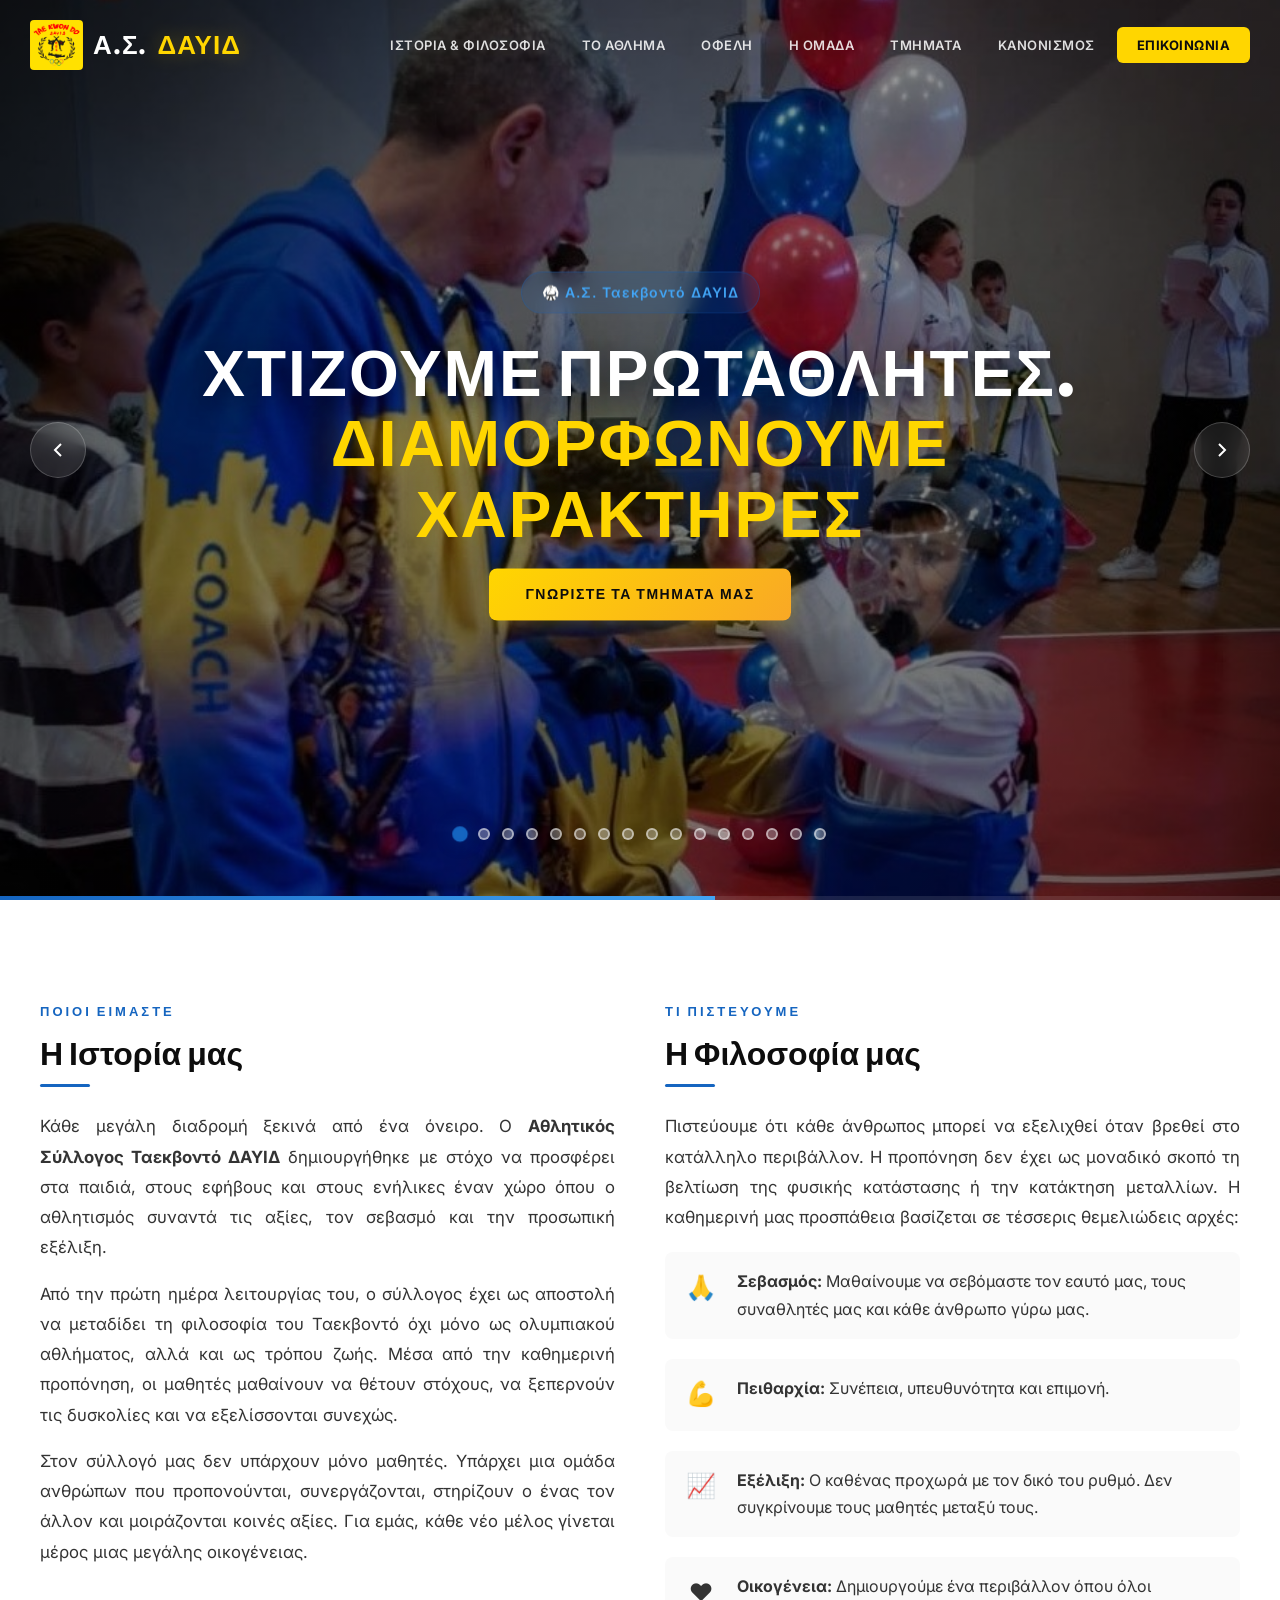
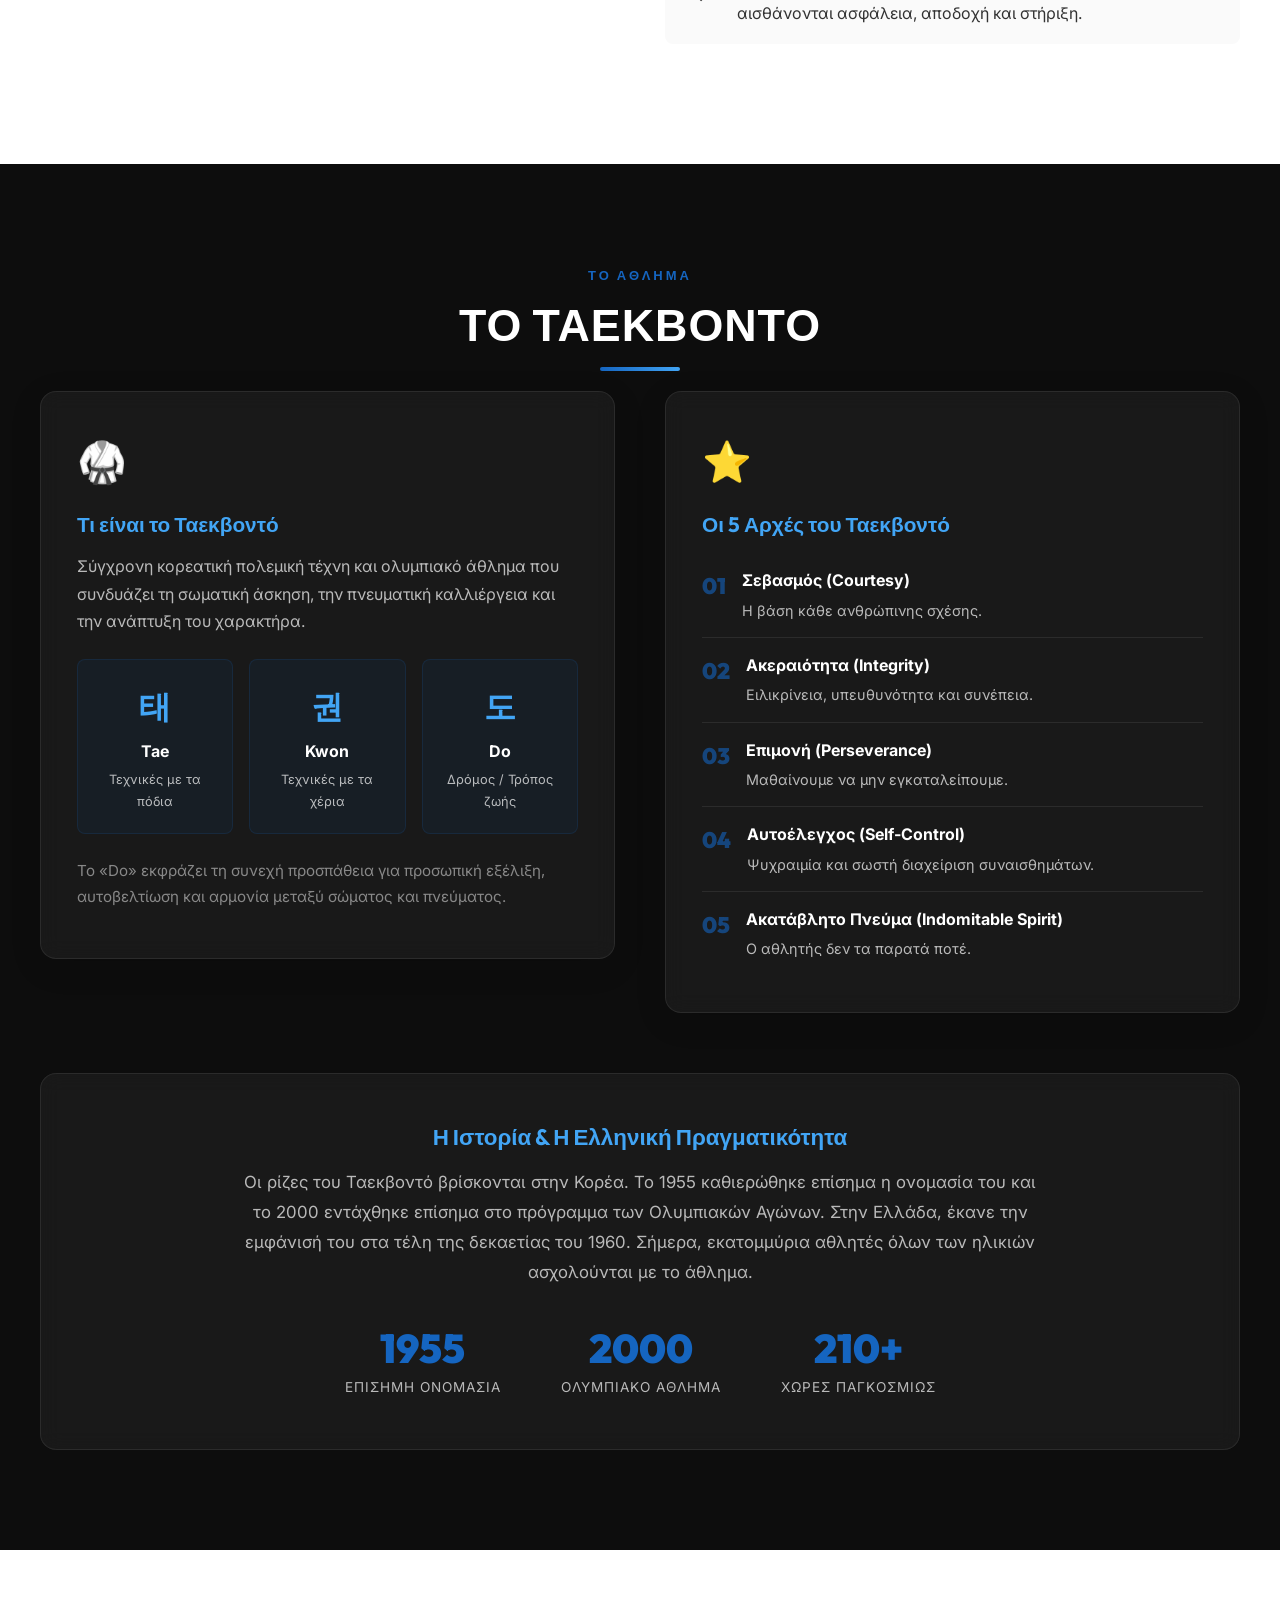
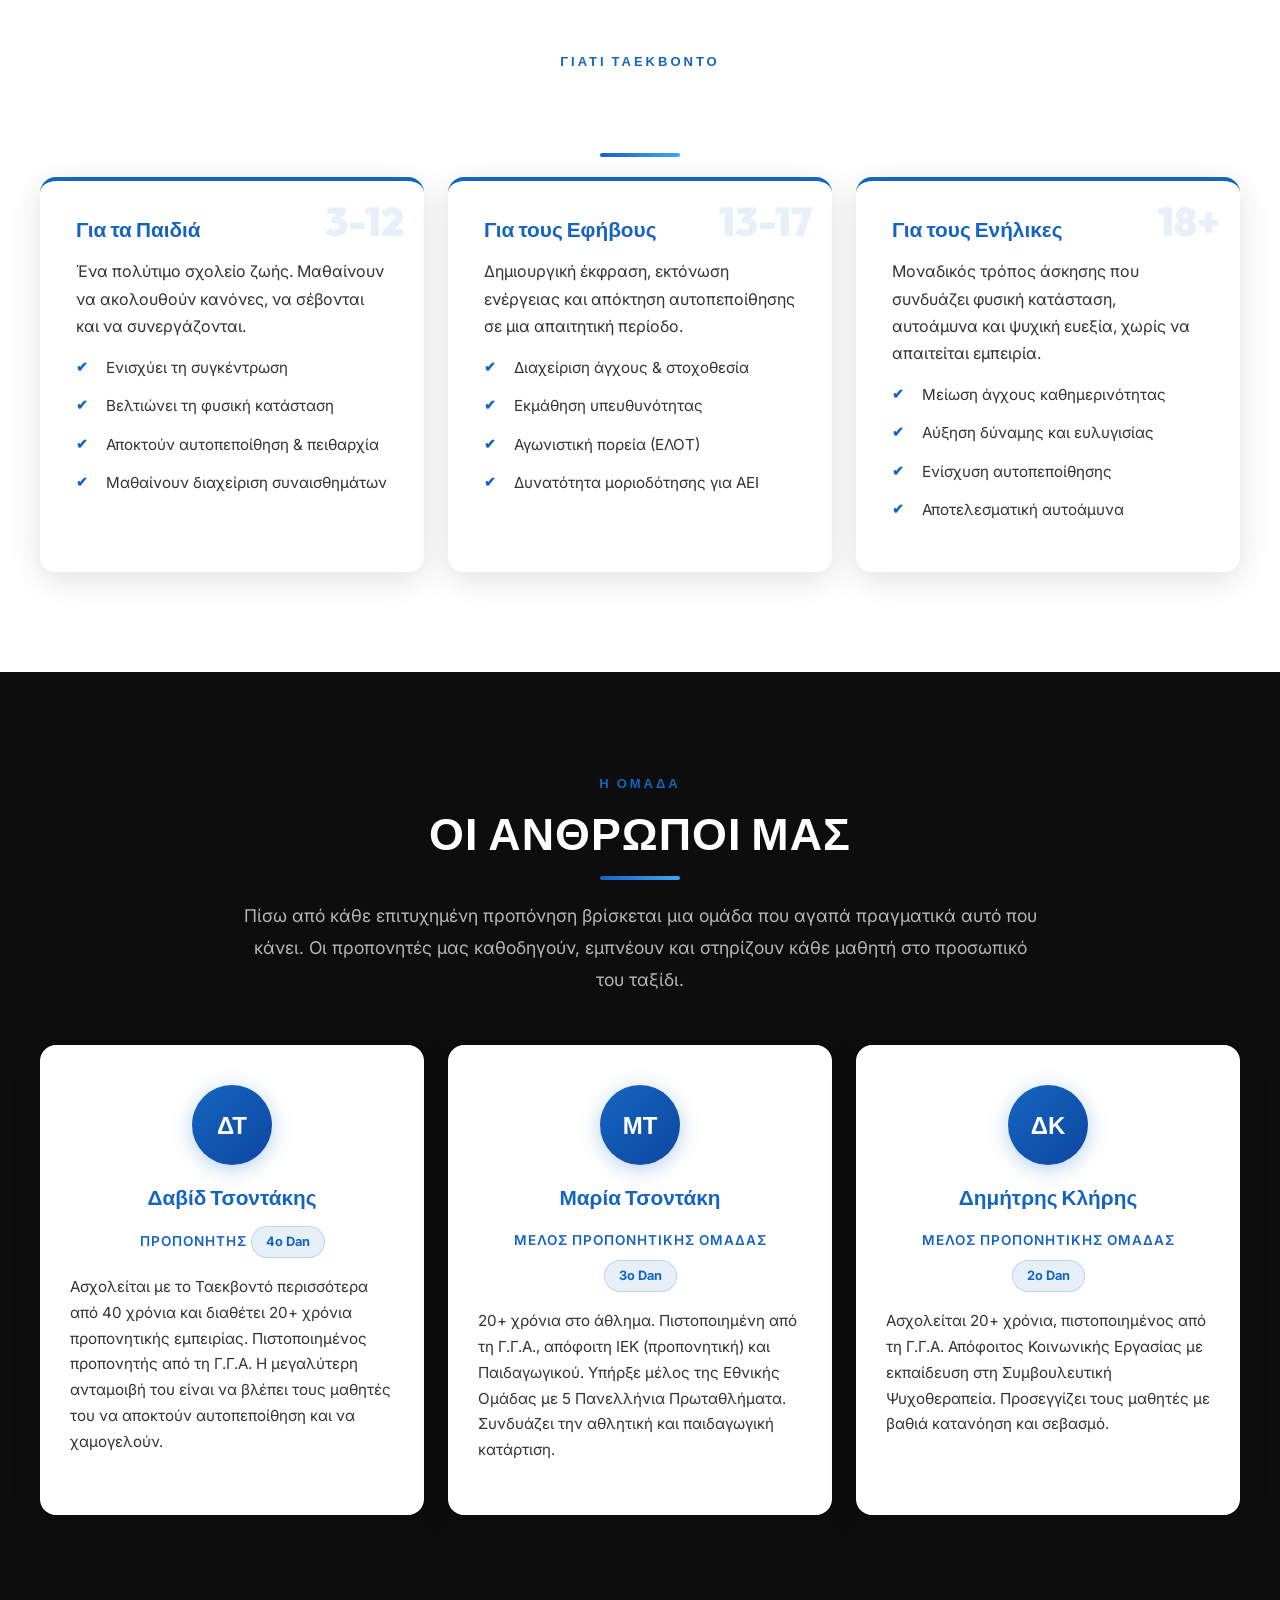
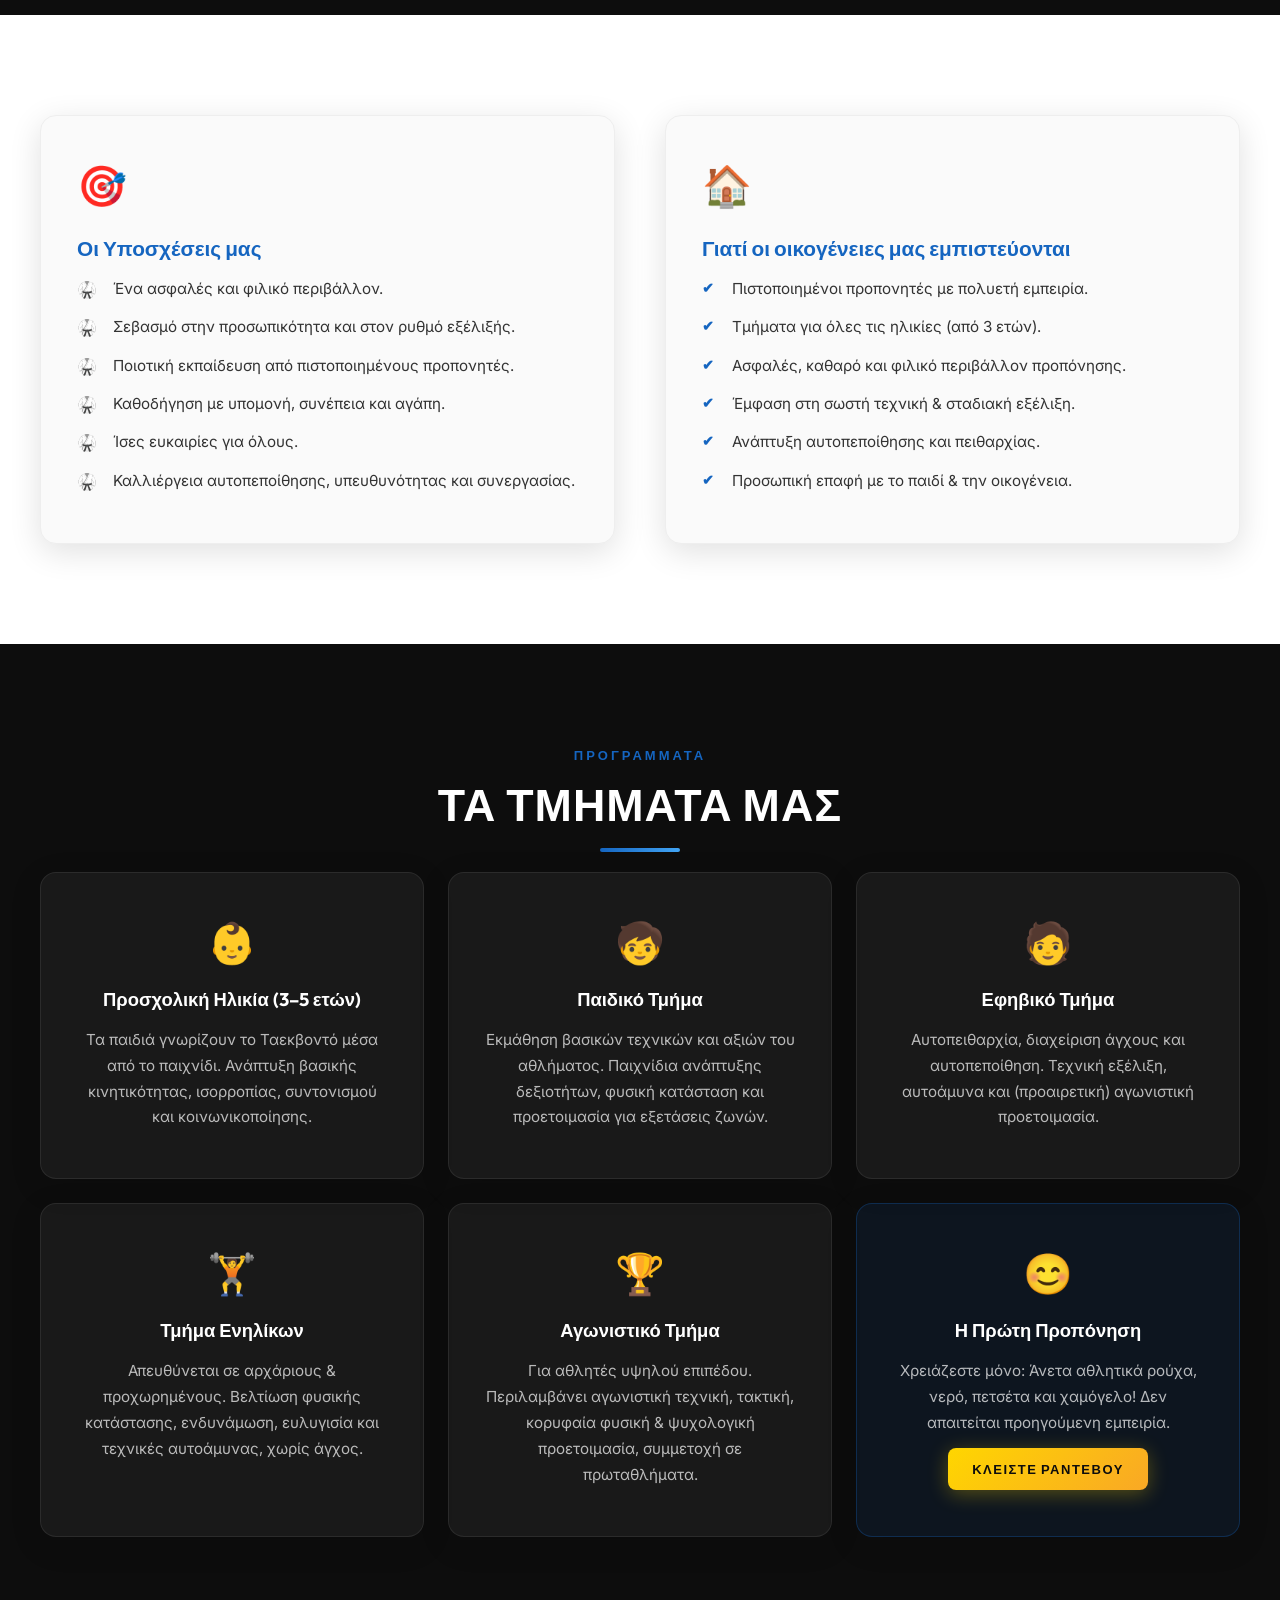
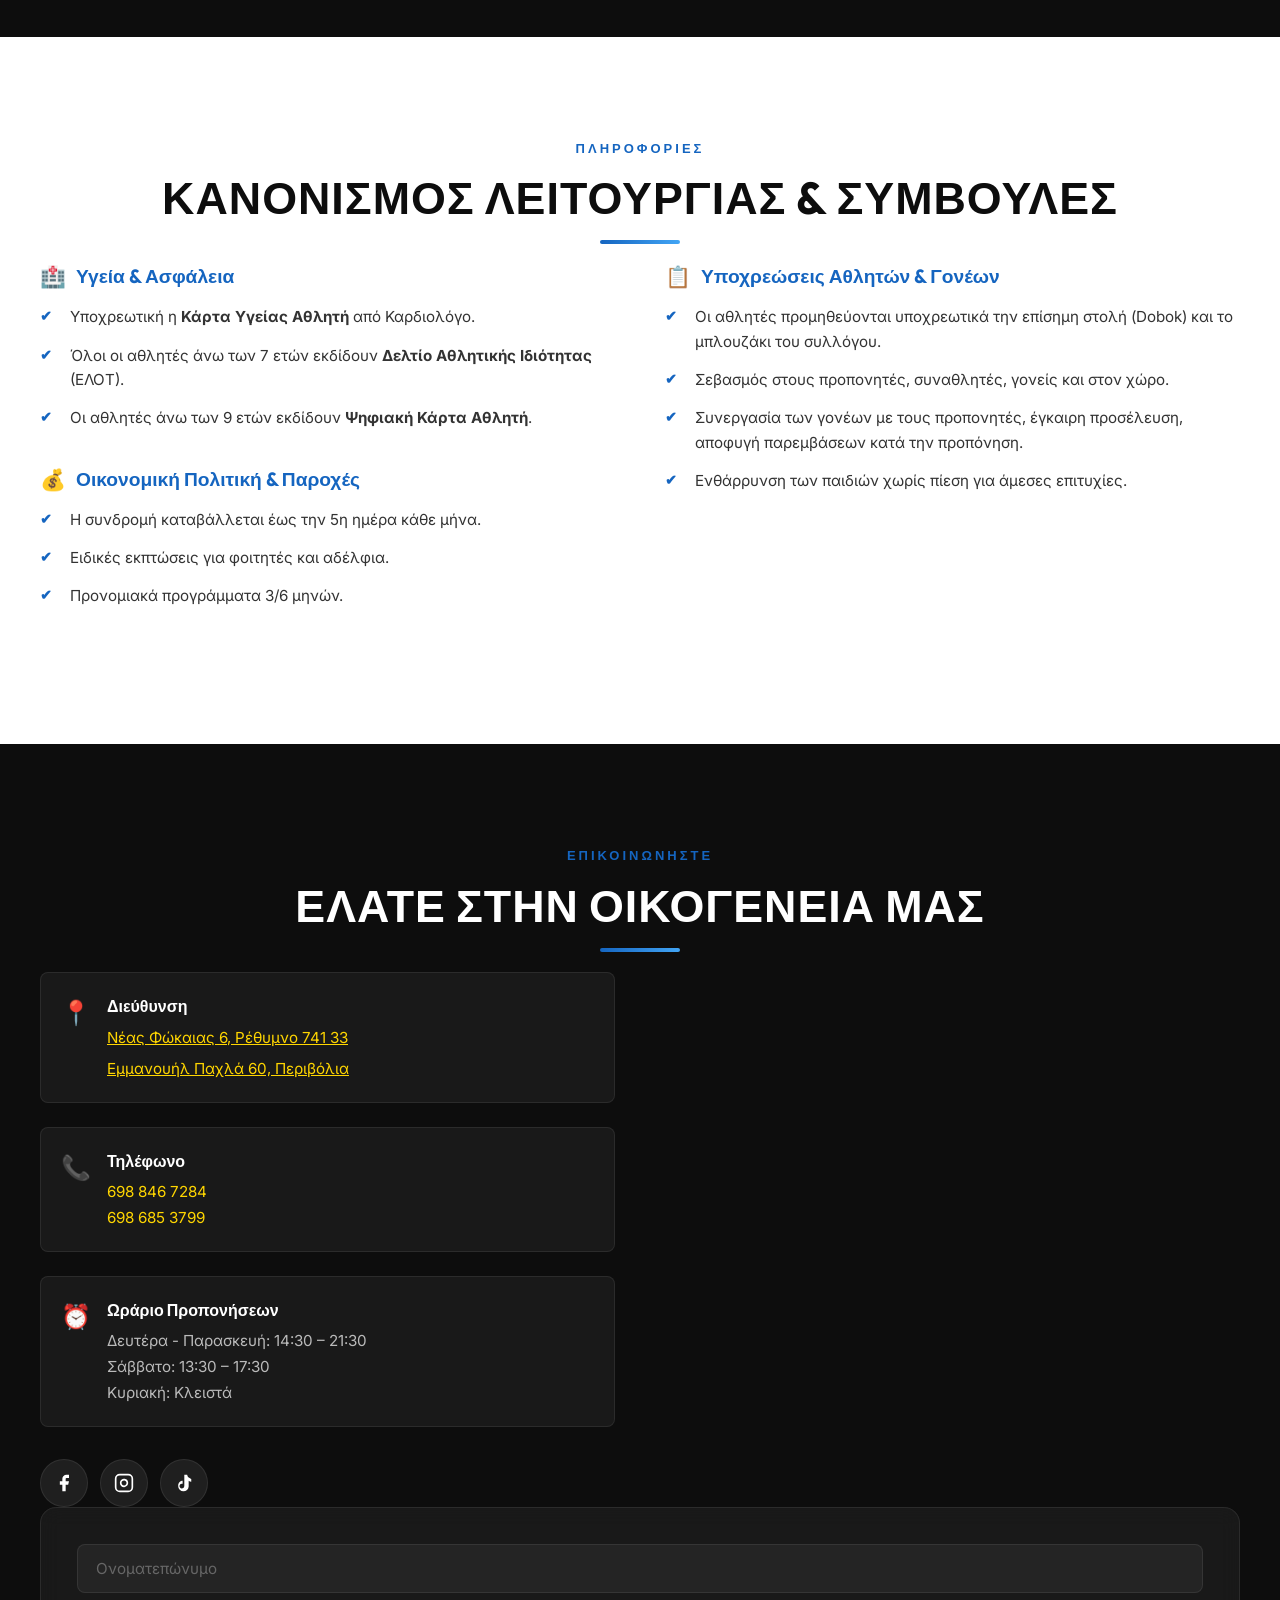
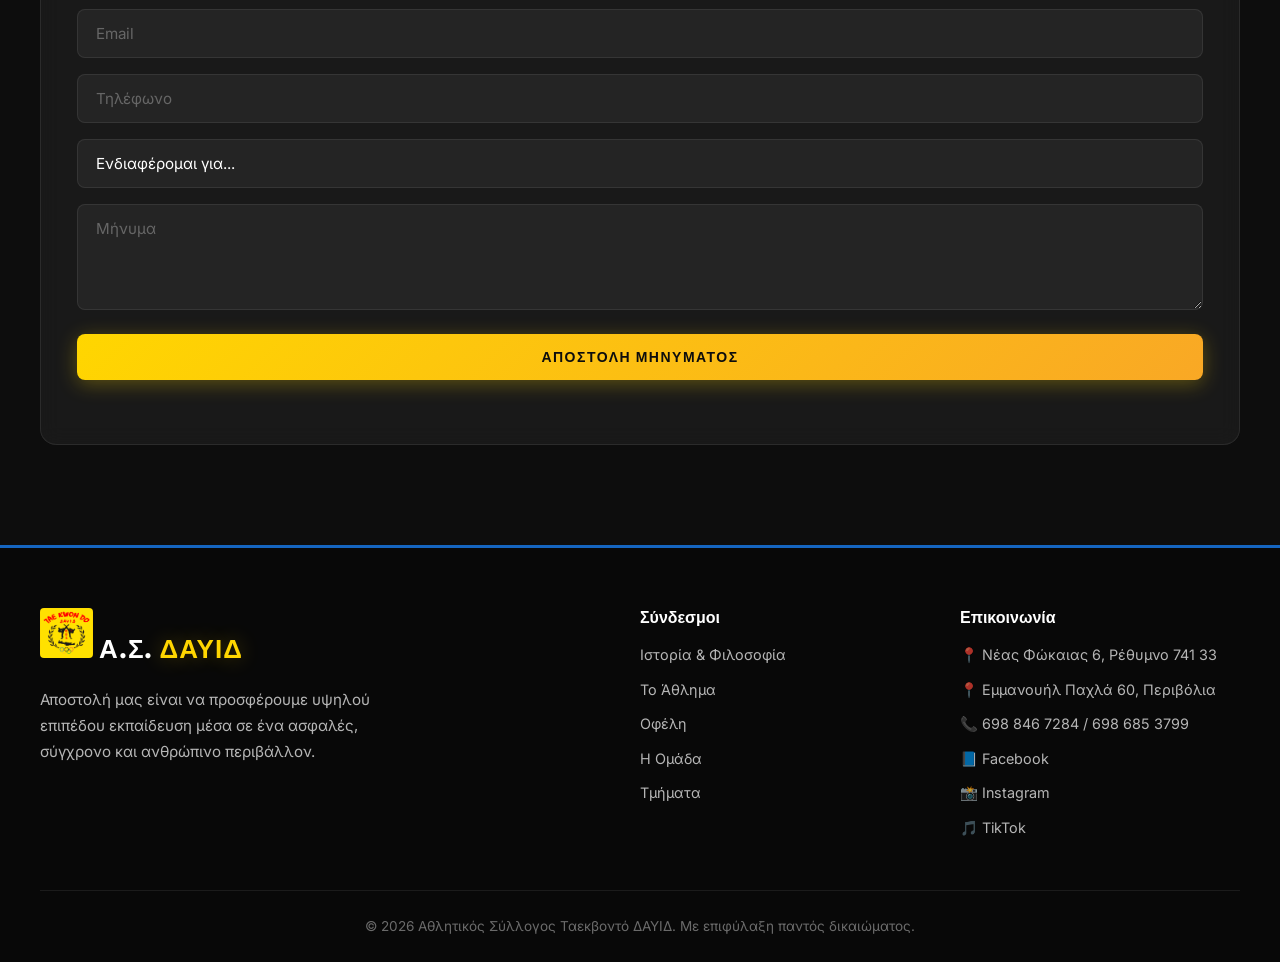
==== commit 3b4b0ac6: "Update index.html fix favicon bug and add tiktok in contact area" ====
--- a/index.html
+++ b/index.html
@@ -7,7 +7,8 @@
     <meta name="description" content="Ο Α.Σ. Ταεκβοντό ΔΑΥΙΔ στο Ρέθυμνο προσφέρει υψηλού επιπέδου εκπαίδευση Taekwondo για παιδιά και ενήλικες. Σχολή πολεμικών τεχνών με έμφαση στην αυτοάμυνα, τον σεβασμό και την εξέλιξη.">
     <meta name="keywords" content="Ταεκβοντο Ρέθυμνο, taekwondo rethymno, taekwondo rethimno, πολεμικές τέχνες, σχολή πολεμικών τεχνών, ταεκβοντο Δαυιδ, αυτοάμυνα, καράτε, ζιουζιτσου, Ρέθυμνο, αθλητικός σύλλογος">
     
-    <link rel="icon" href="tetragono-logo.png" type="image/png">
+    <link rel="icon" href="images/tetragono-logo.png" type="image/png">
+    <link rel="apple-touch-icon" href="images/tetragono-logo.png">
     <meta property="og:title" content="Α.Σ. Ταεκβοντό ΔΑΥΙΔ - Σχολή Πολεμικών Τεχνών στο Ρέθυμνο">
     <meta property="og:description" content="Γιατί για εμάς το Ταεκβοντό δεν είναι απλώς ένα άθλημα. Είναι ένας τρόπος ζωής. Μαθαίνουμε να μαχόμαστε, μαθαίνουμε να ζούμε.">
     <meta property="og:type" content="website">
@@ -642,6 +643,7 @@
                         <li>📞 698 846 7284 / 698 685 3799</li>
                         <li><a href="https://www.facebook.com/p/%CE%91%CE%A3-%CE%94%CE%B1%CF%85%CE%B9%CE%B4-100089704203961/" target="_blank" rel="noopener">📘 Facebook</a></li>
                         <li><a href="https://www.instagram.com/a.sdavid_rethymno/" target="_blank" rel="noopener">📸 Instagram</a></li>
+                        <li><a href="[https://www.tiktok.com/@taekwondo05445](https://www.tiktok.com/@taekwondo05445)" target="_blank" rel="noopener">🎵 TikTok</a></li>
                     </ul>
                 </div>
             </div>
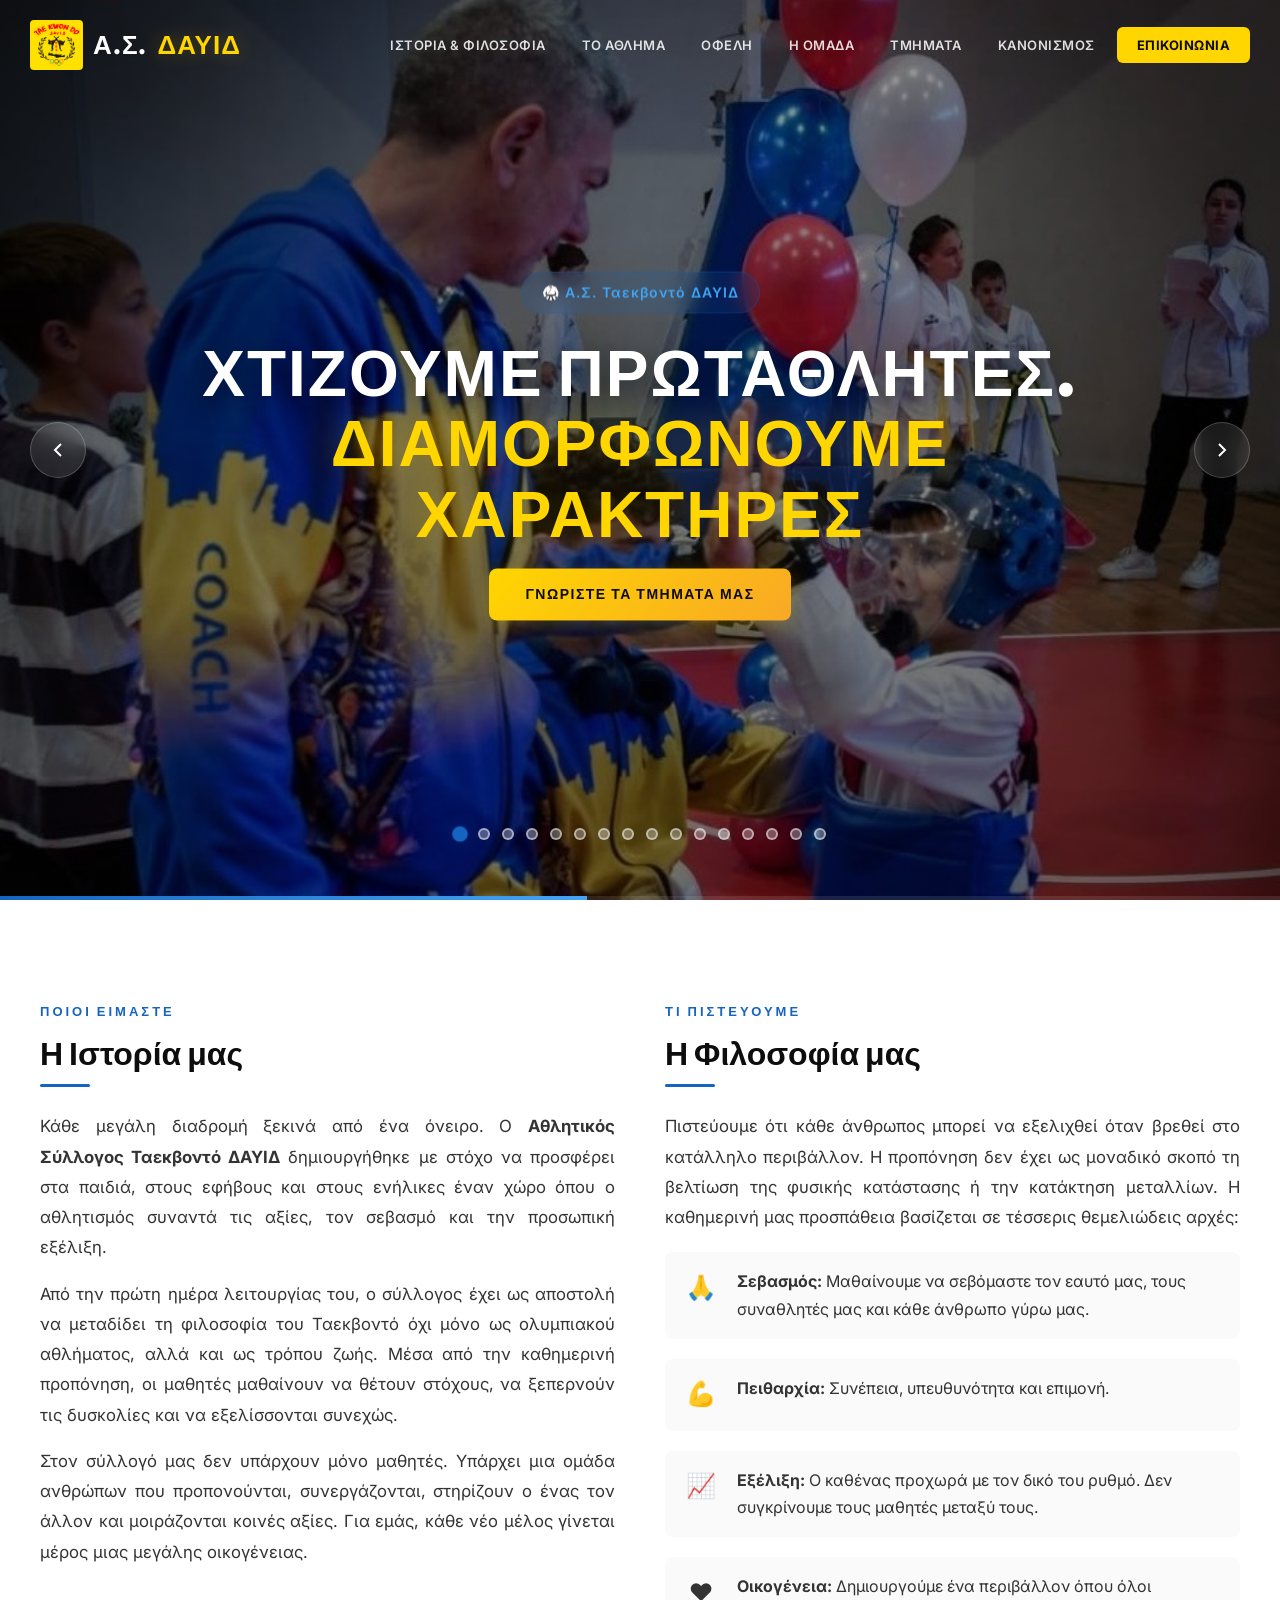
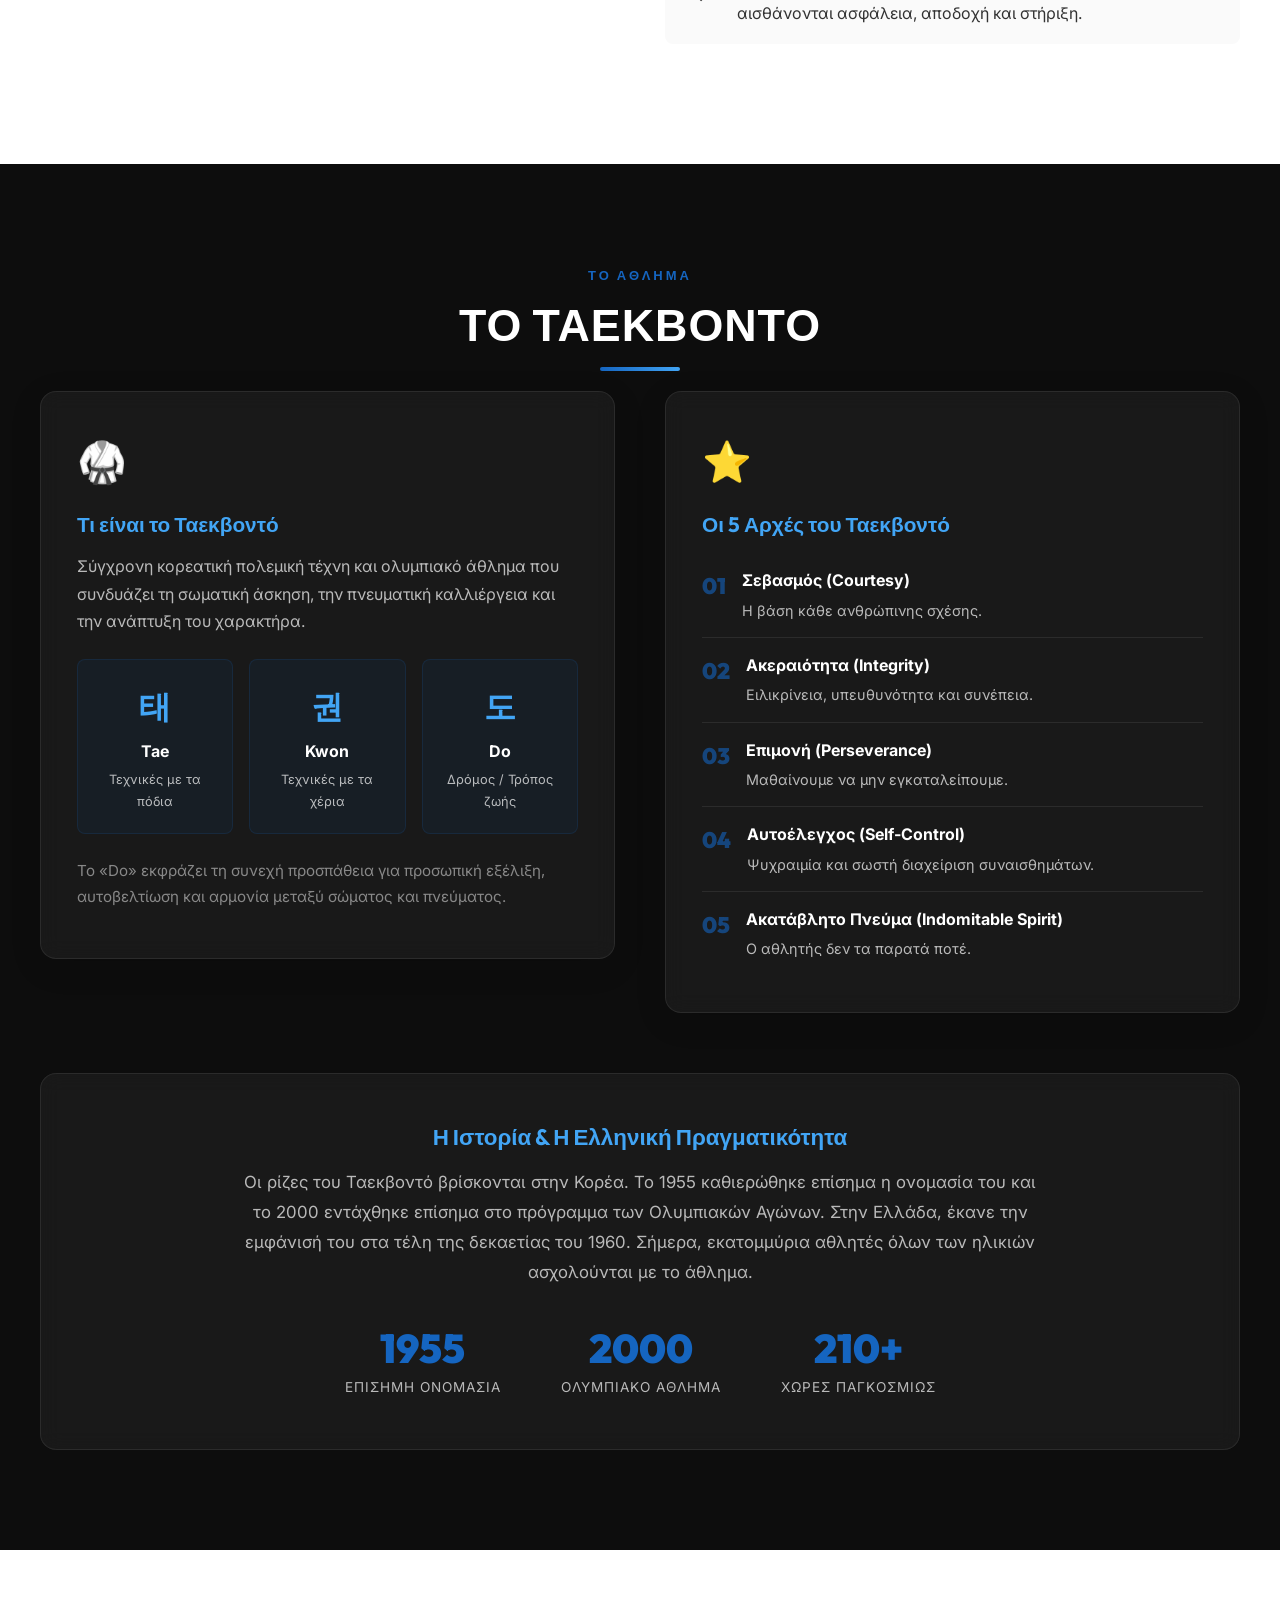
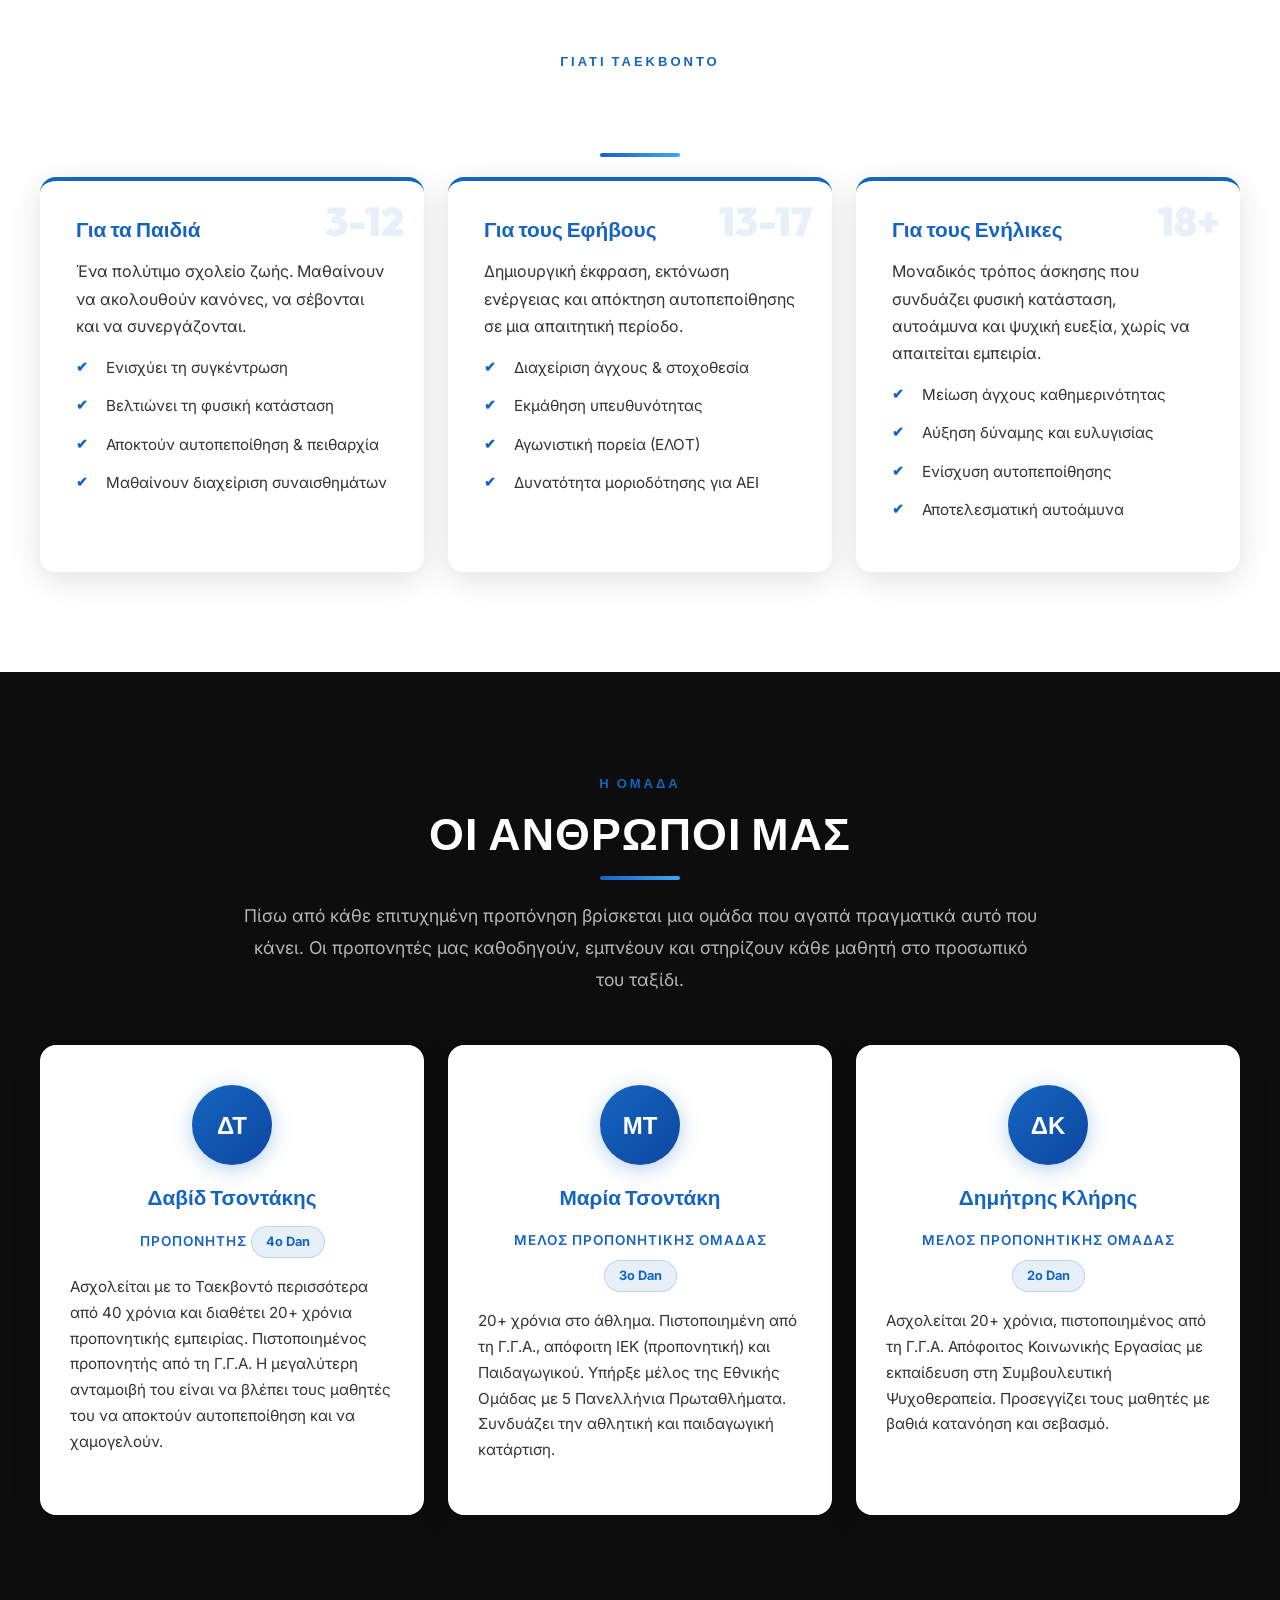
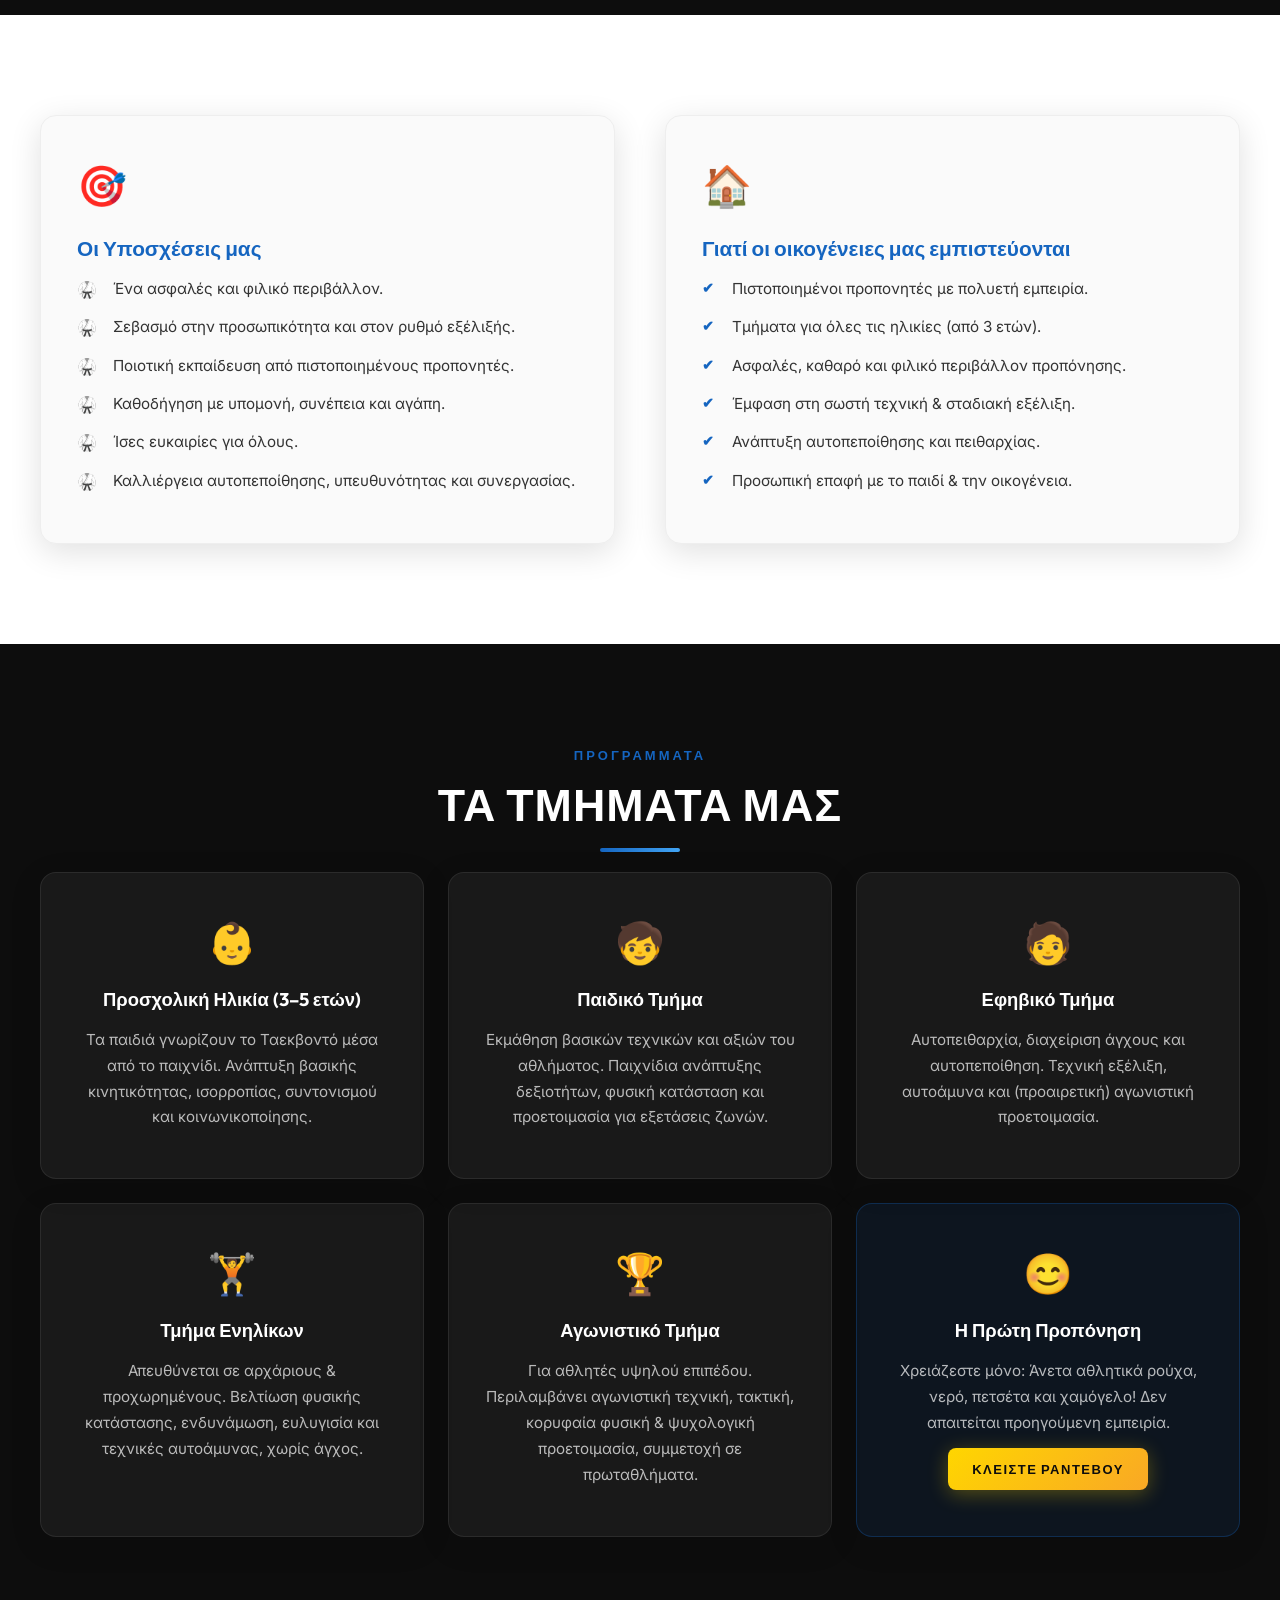
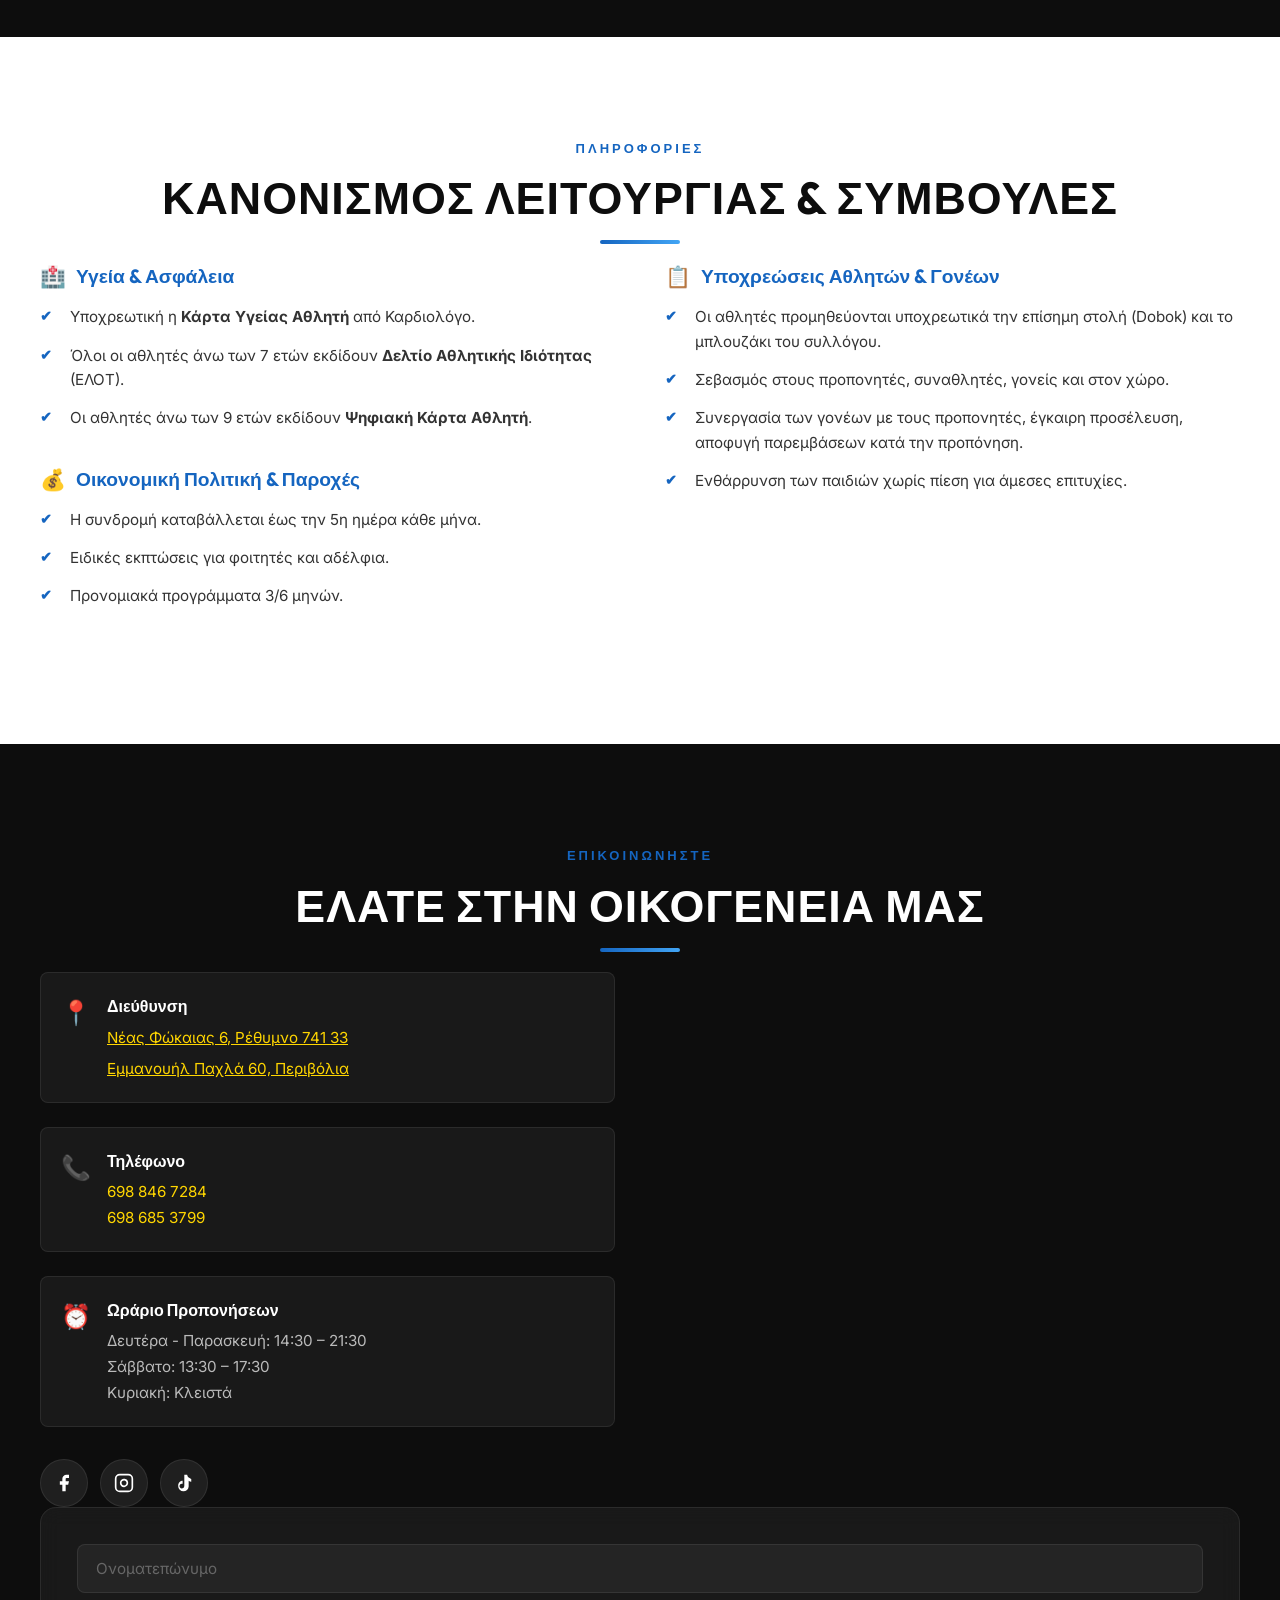
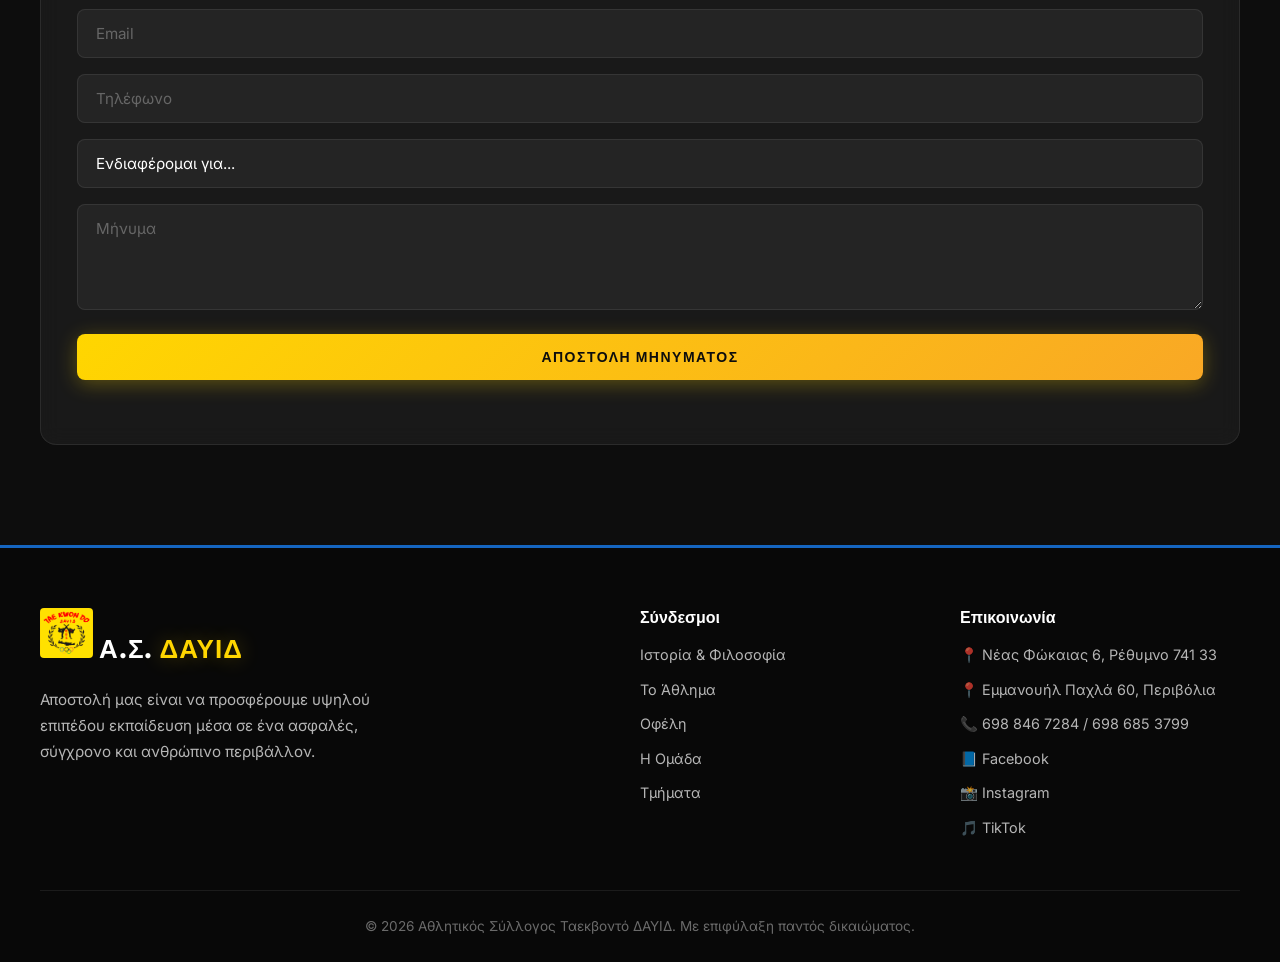
==== commit 496ac098: "Update index.html fix tiktok bug" ====
--- a/index.html
+++ b/index.html
@@ -643,7 +643,7 @@
                         <li>📞 698 846 7284 / 698 685 3799</li>
                         <li><a href="https://www.facebook.com/p/%CE%91%CE%A3-%CE%94%CE%B1%CF%85%CE%B9%CE%B4-100089704203961/" target="_blank" rel="noopener">📘 Facebook</a></li>
                         <li><a href="https://www.instagram.com/a.sdavid_rethymno/" target="_blank" rel="noopener">📸 Instagram</a></li>
-                        <li><a href="[https://www.tiktok.com/@taekwondo05445](https://www.tiktok.com/@taekwondo05445)" target="_blank" rel="noopener">🎵 TikTok</a></li>
+                        <li><a href="https://www.tiktok.com/@taekwondo05445(https://www.tiktok.com/@taekwondo05445)" target="_blank" rel="noopener">🎵 TikTok</a></li>
                     </ul>
                 </div>
             </div>
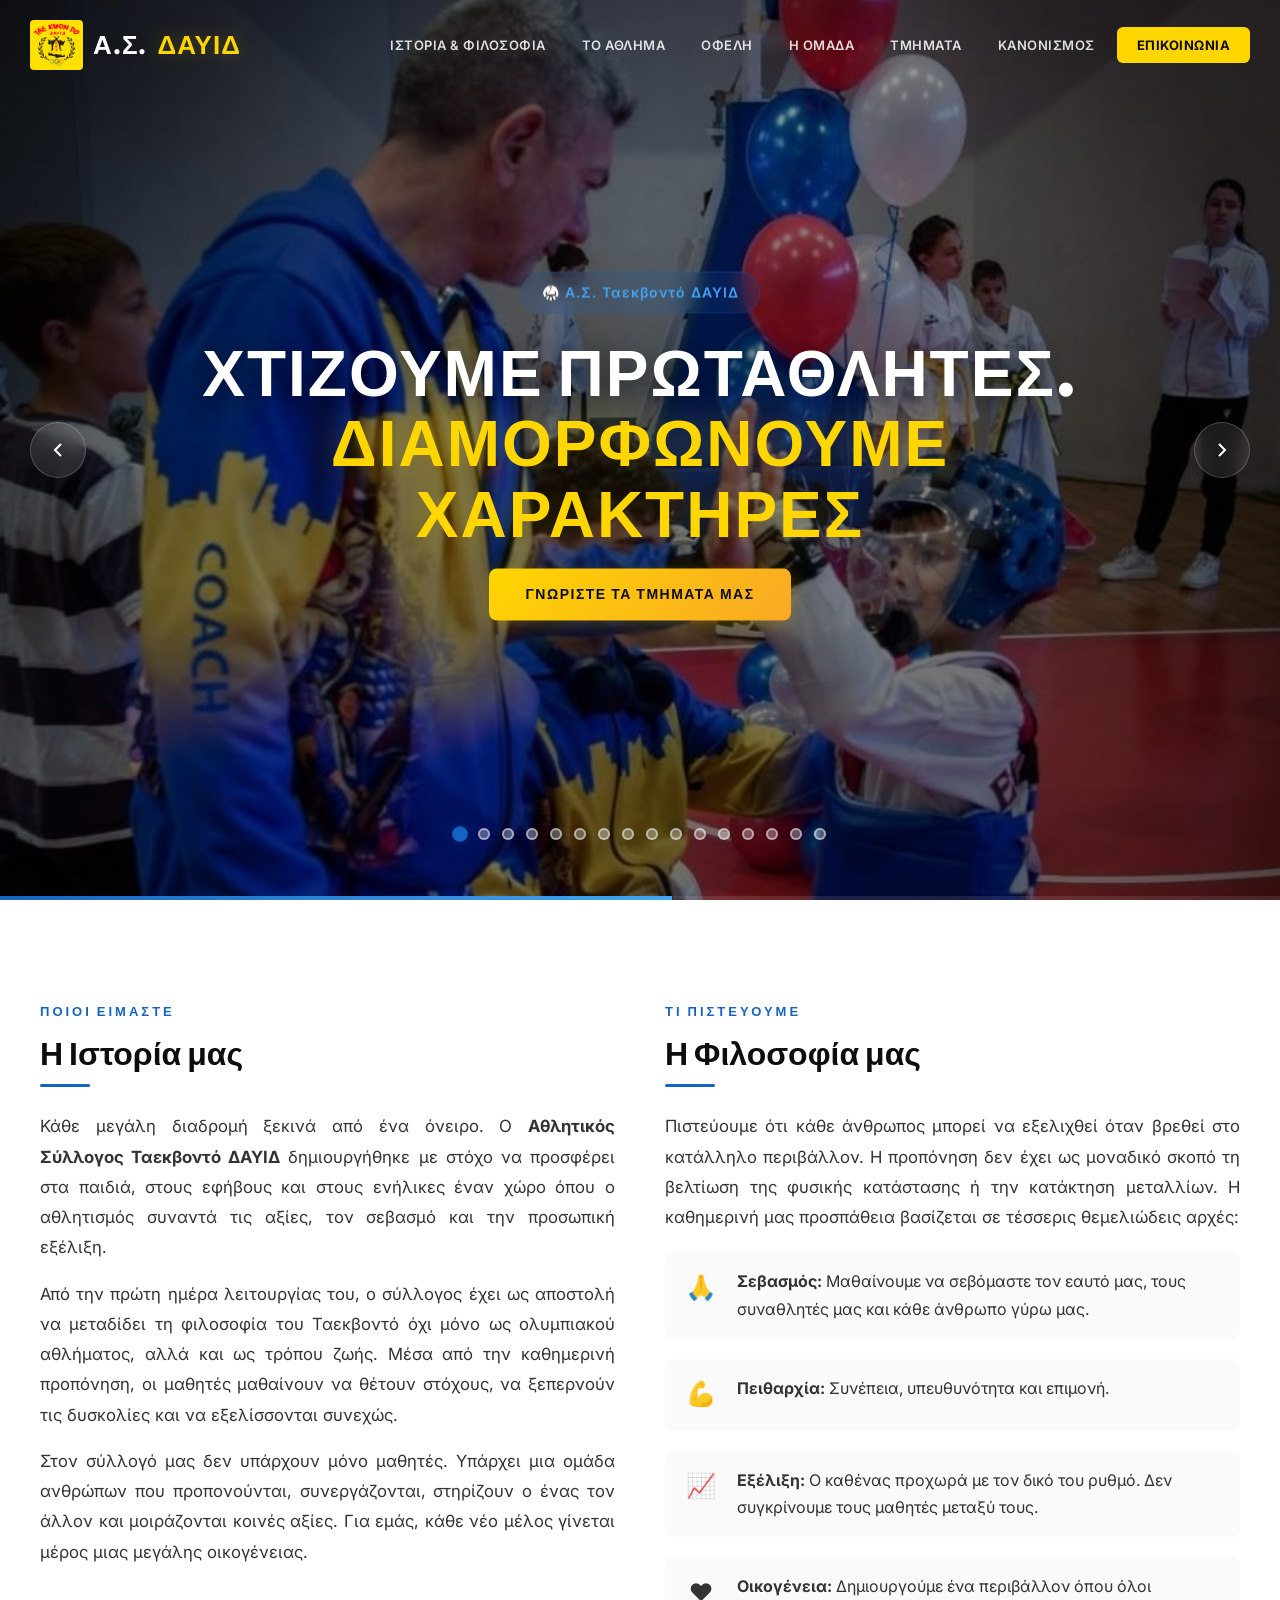
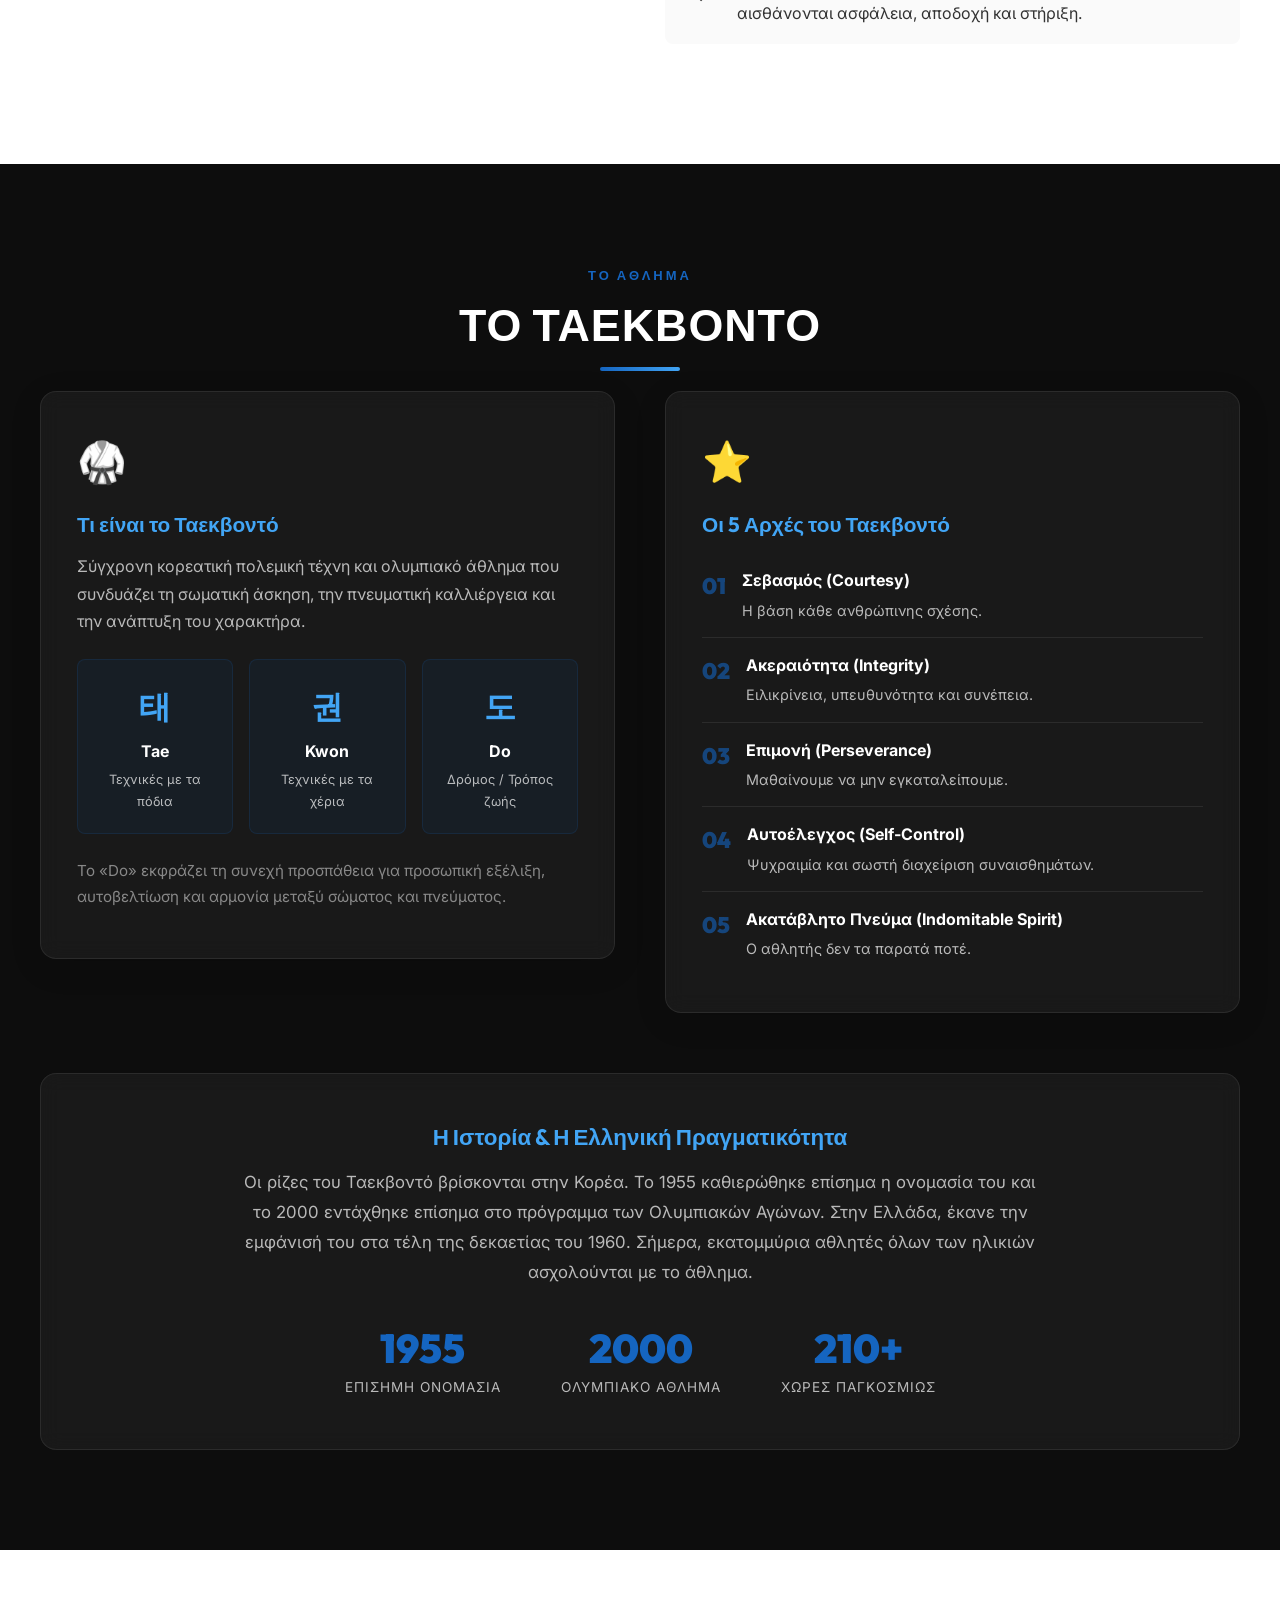
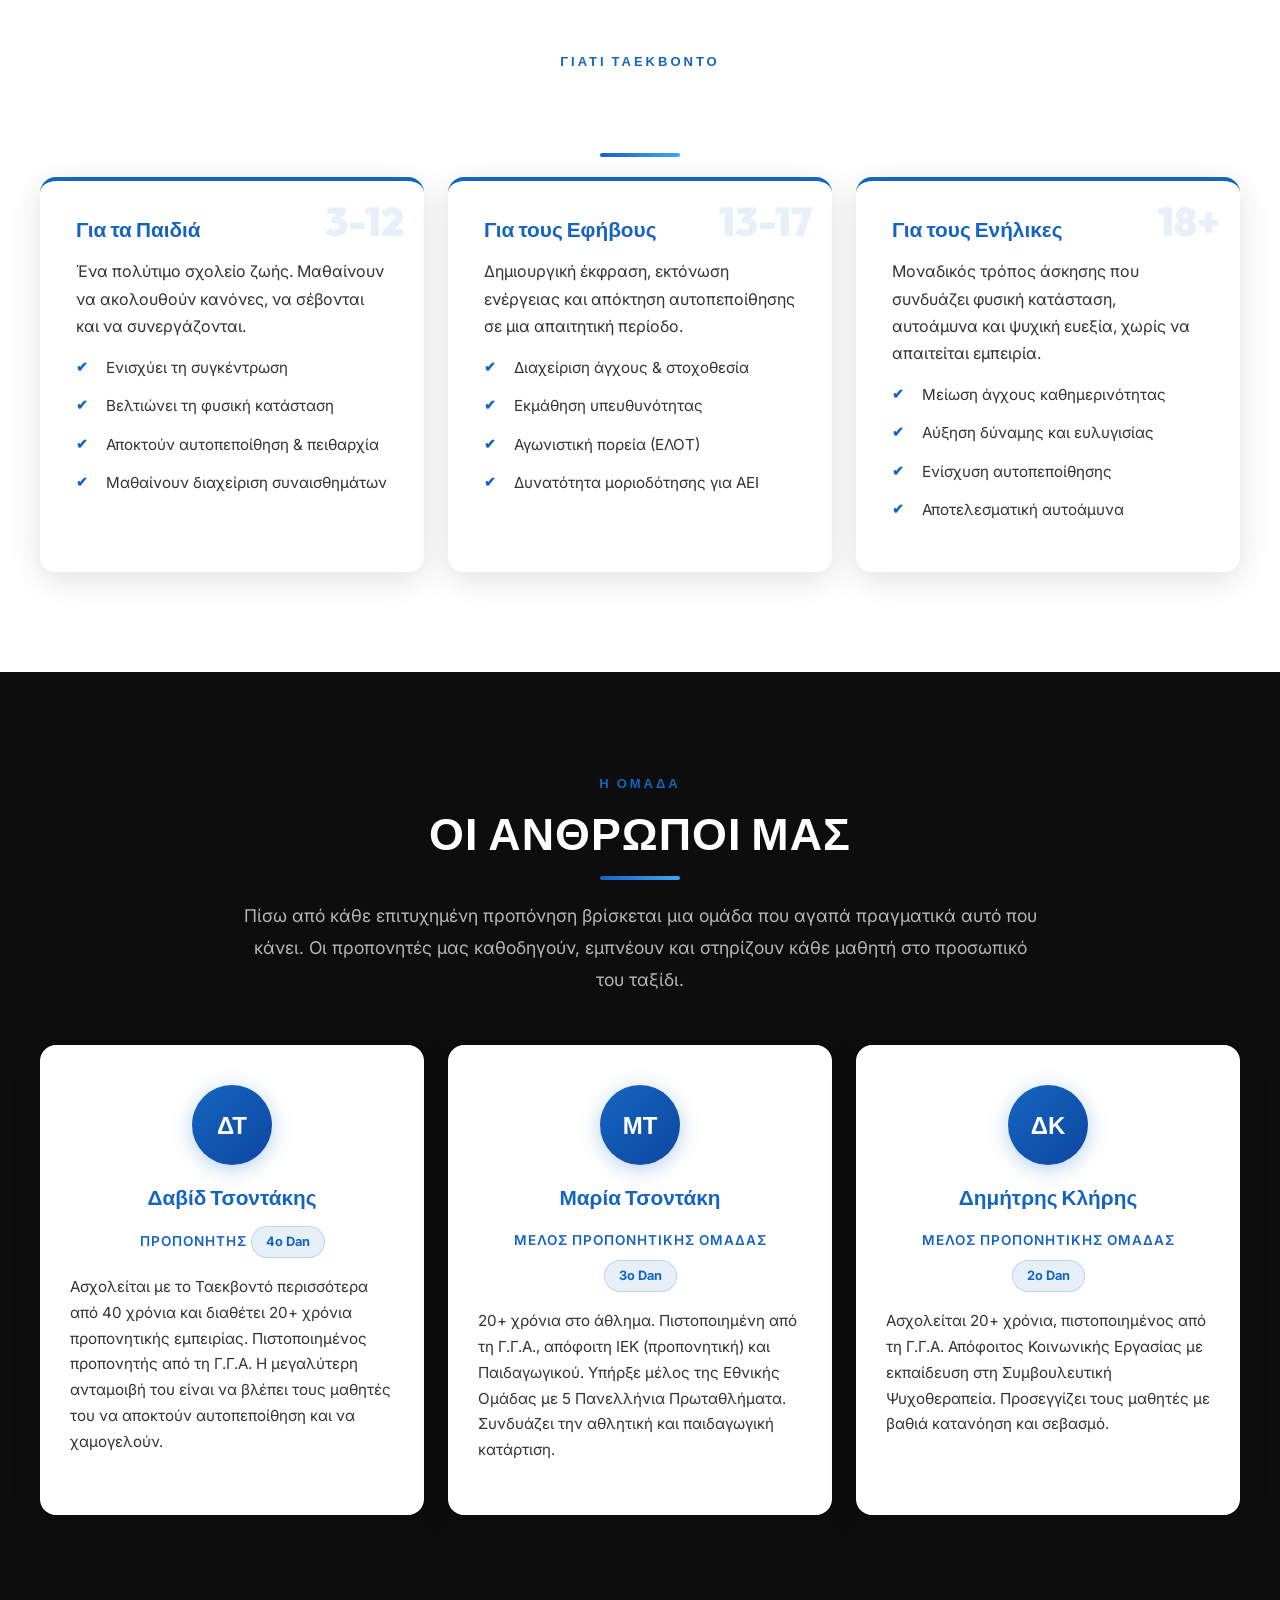
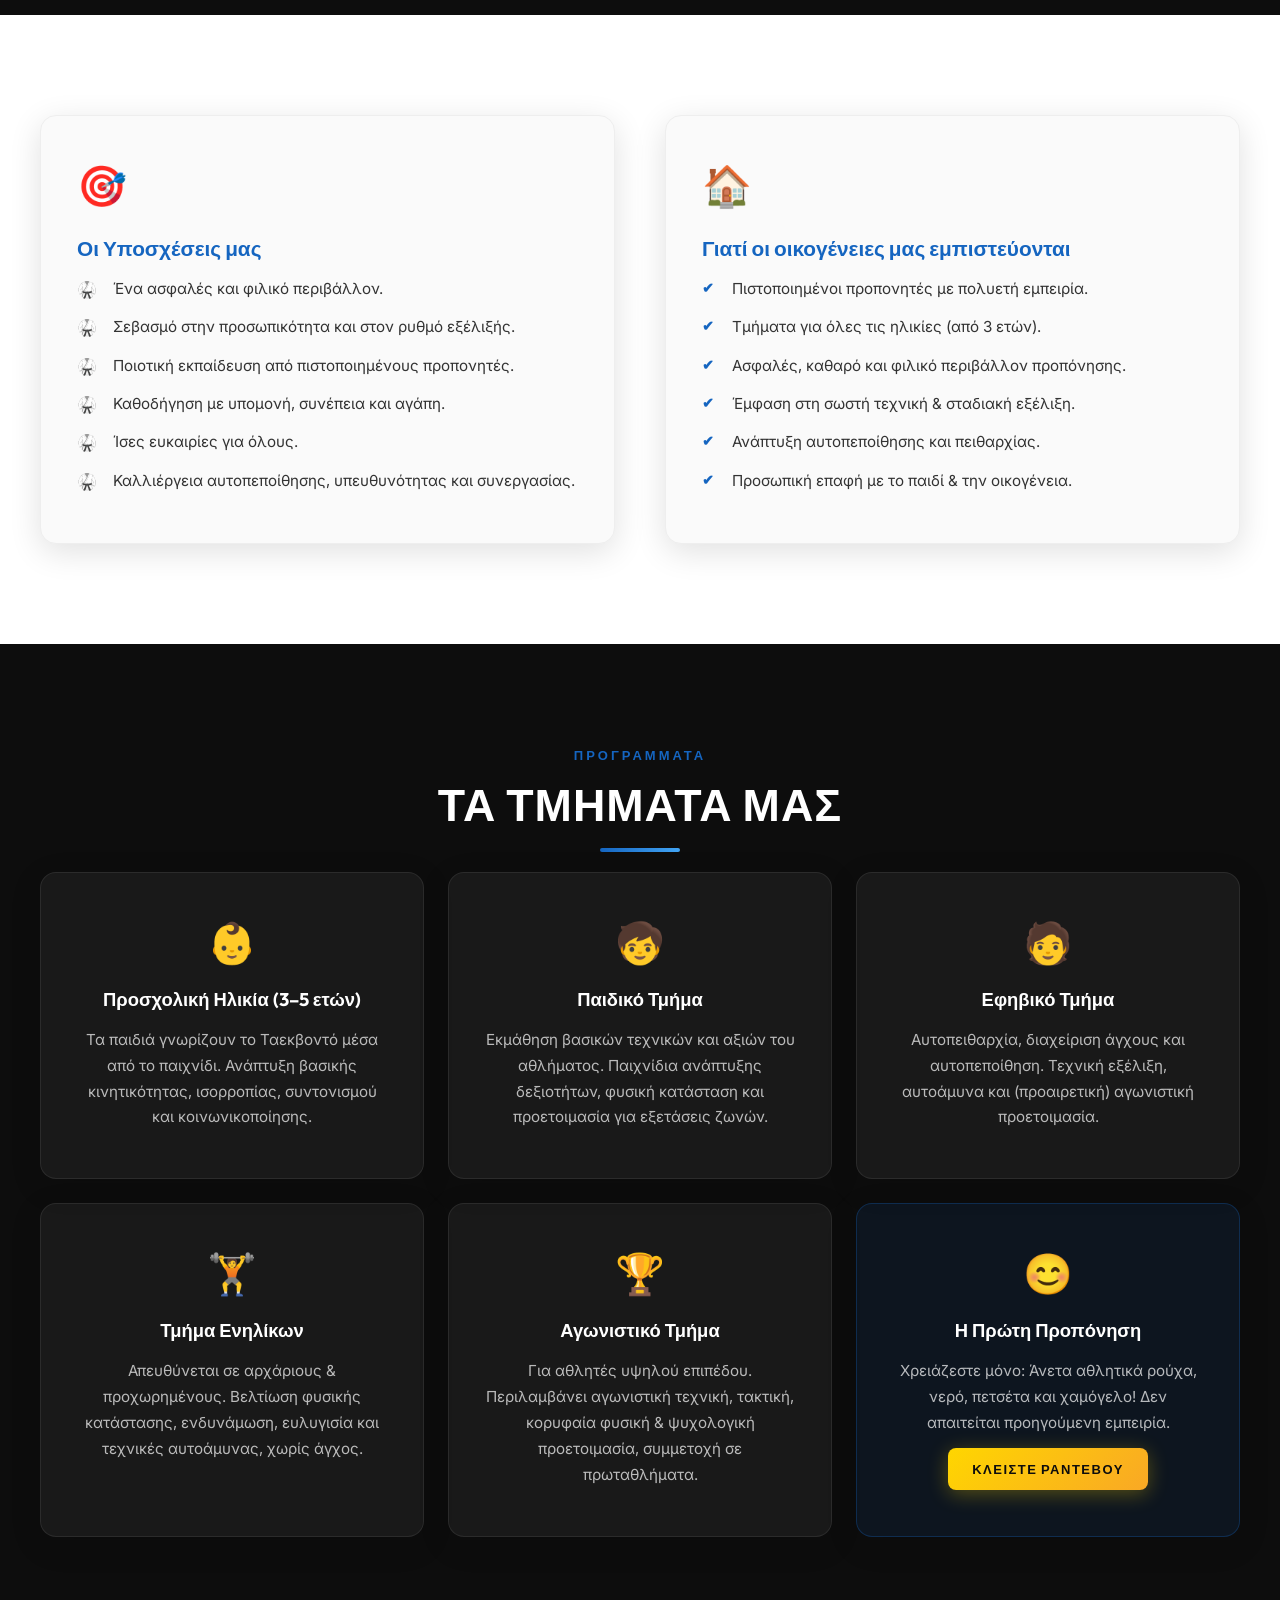
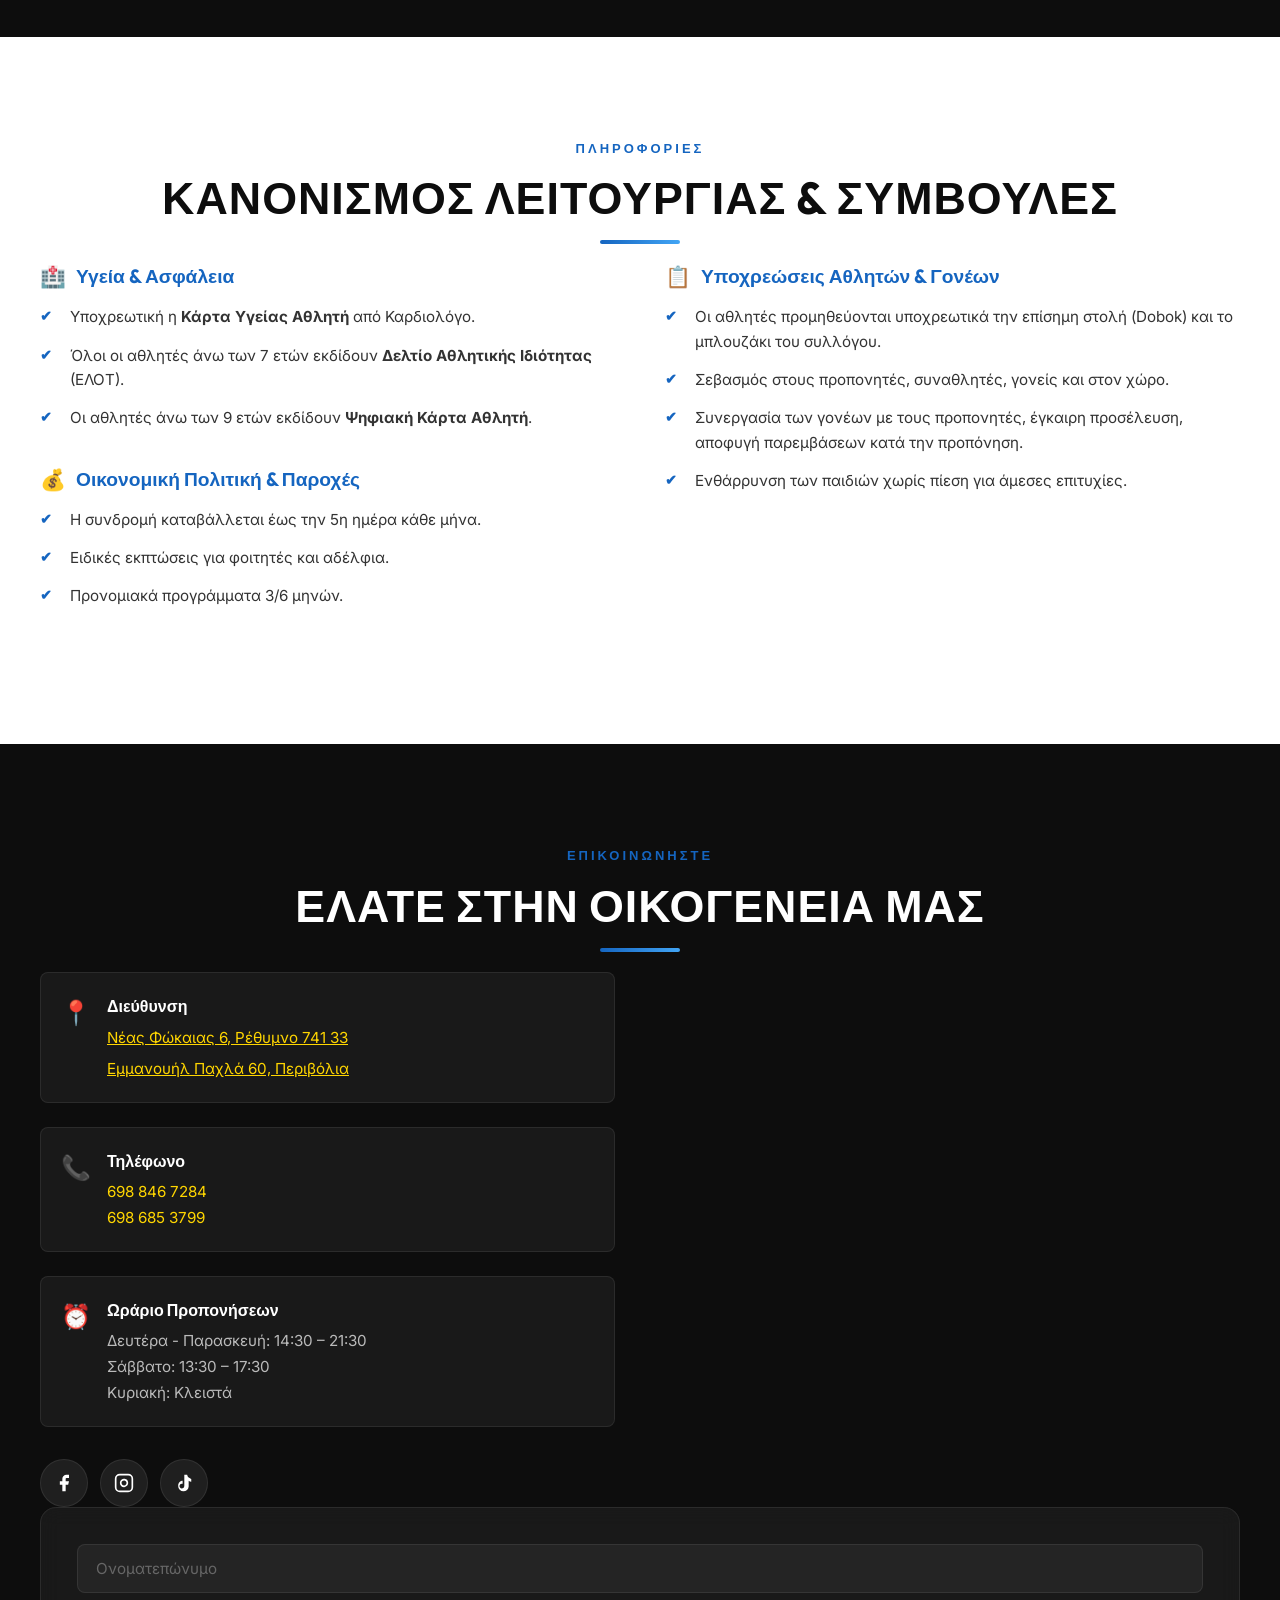
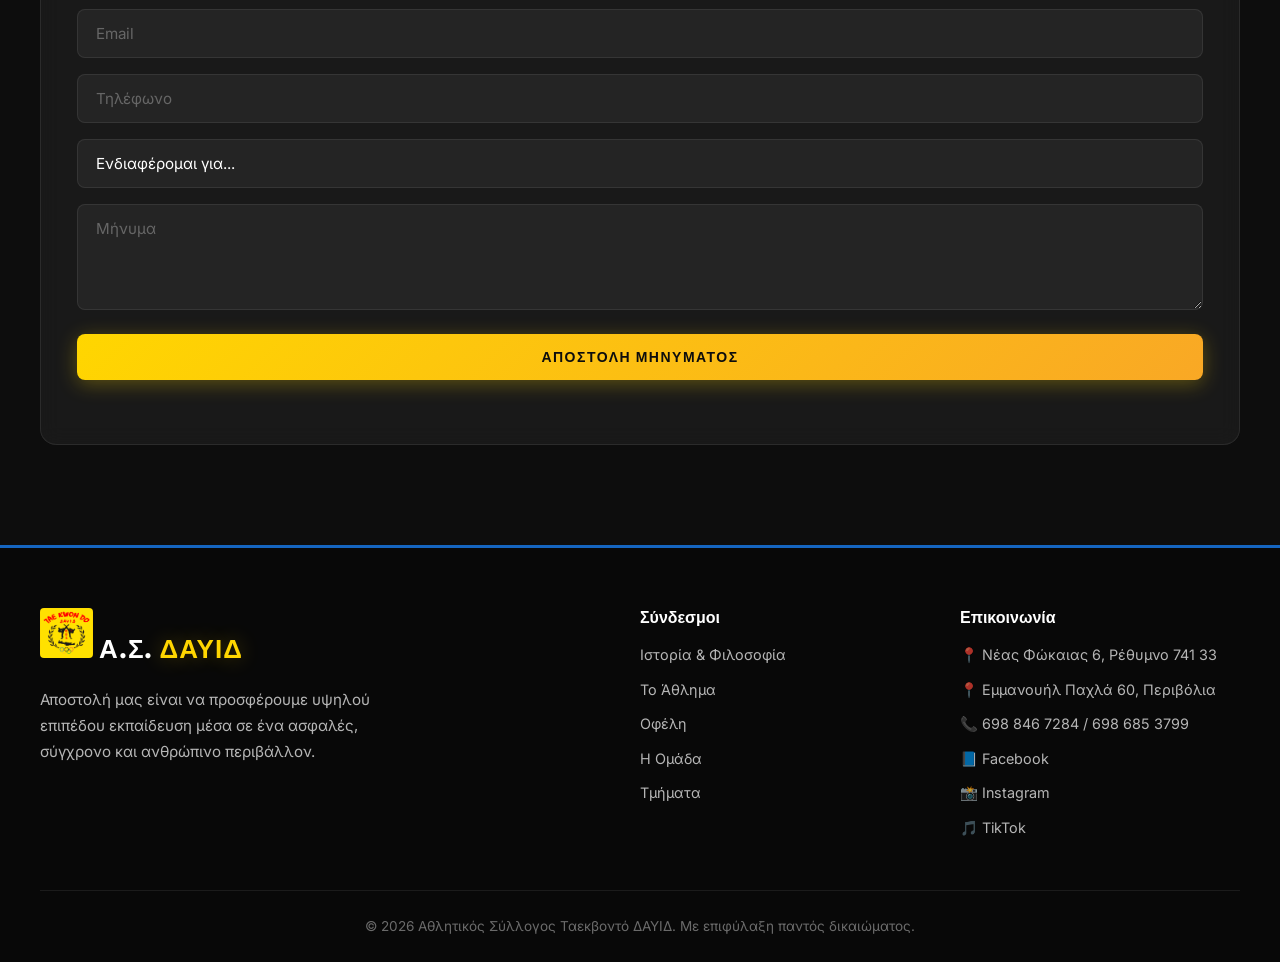
==== commit 1c37e479: "Update index.html fixed favicon problem with tetragono.logo.sosto image" ====
--- a/index.html
+++ b/index.html
@@ -7,8 +7,8 @@
     <meta name="description" content="Ο Α.Σ. Ταεκβοντό ΔΑΥΙΔ στο Ρέθυμνο προσφέρει υψηλού επιπέδου εκπαίδευση Taekwondo για παιδιά και ενήλικες. Σχολή πολεμικών τεχνών με έμφαση στην αυτοάμυνα, τον σεβασμό και την εξέλιξη.">
     <meta name="keywords" content="Ταεκβοντο Ρέθυμνο, taekwondo rethymno, taekwondo rethimno, πολεμικές τέχνες, σχολή πολεμικών τεχνών, ταεκβοντο Δαυιδ, αυτοάμυνα, καράτε, ζιουζιτσου, Ρέθυμνο, αθλητικός σύλλογος">
     
-    <link rel="icon" href="images/tetragono-logo.png" type="image/png">
-    <link rel="apple-touch-icon" href="images/tetragono-logo.png">
+    <link rel="icon" href="images/tetragono.logo.sosto.png" type="image/png">
+    <link rel="apple-touch-icon" href="images/tetragono.logo.sosto.png">
     <meta property="og:title" content="Α.Σ. Ταεκβοντό ΔΑΥΙΔ - Σχολή Πολεμικών Τεχνών στο Ρέθυμνο">
     <meta property="og:description" content="Γιατί για εμάς το Ταεκβοντό δεν είναι απλώς ένα άθλημα. Είναι ένας τρόπος ζωής. Μαθαίνουμε να μαχόμαστε, μαθαίνουμε να ζούμε.">
     <meta property="og:type" content="website">
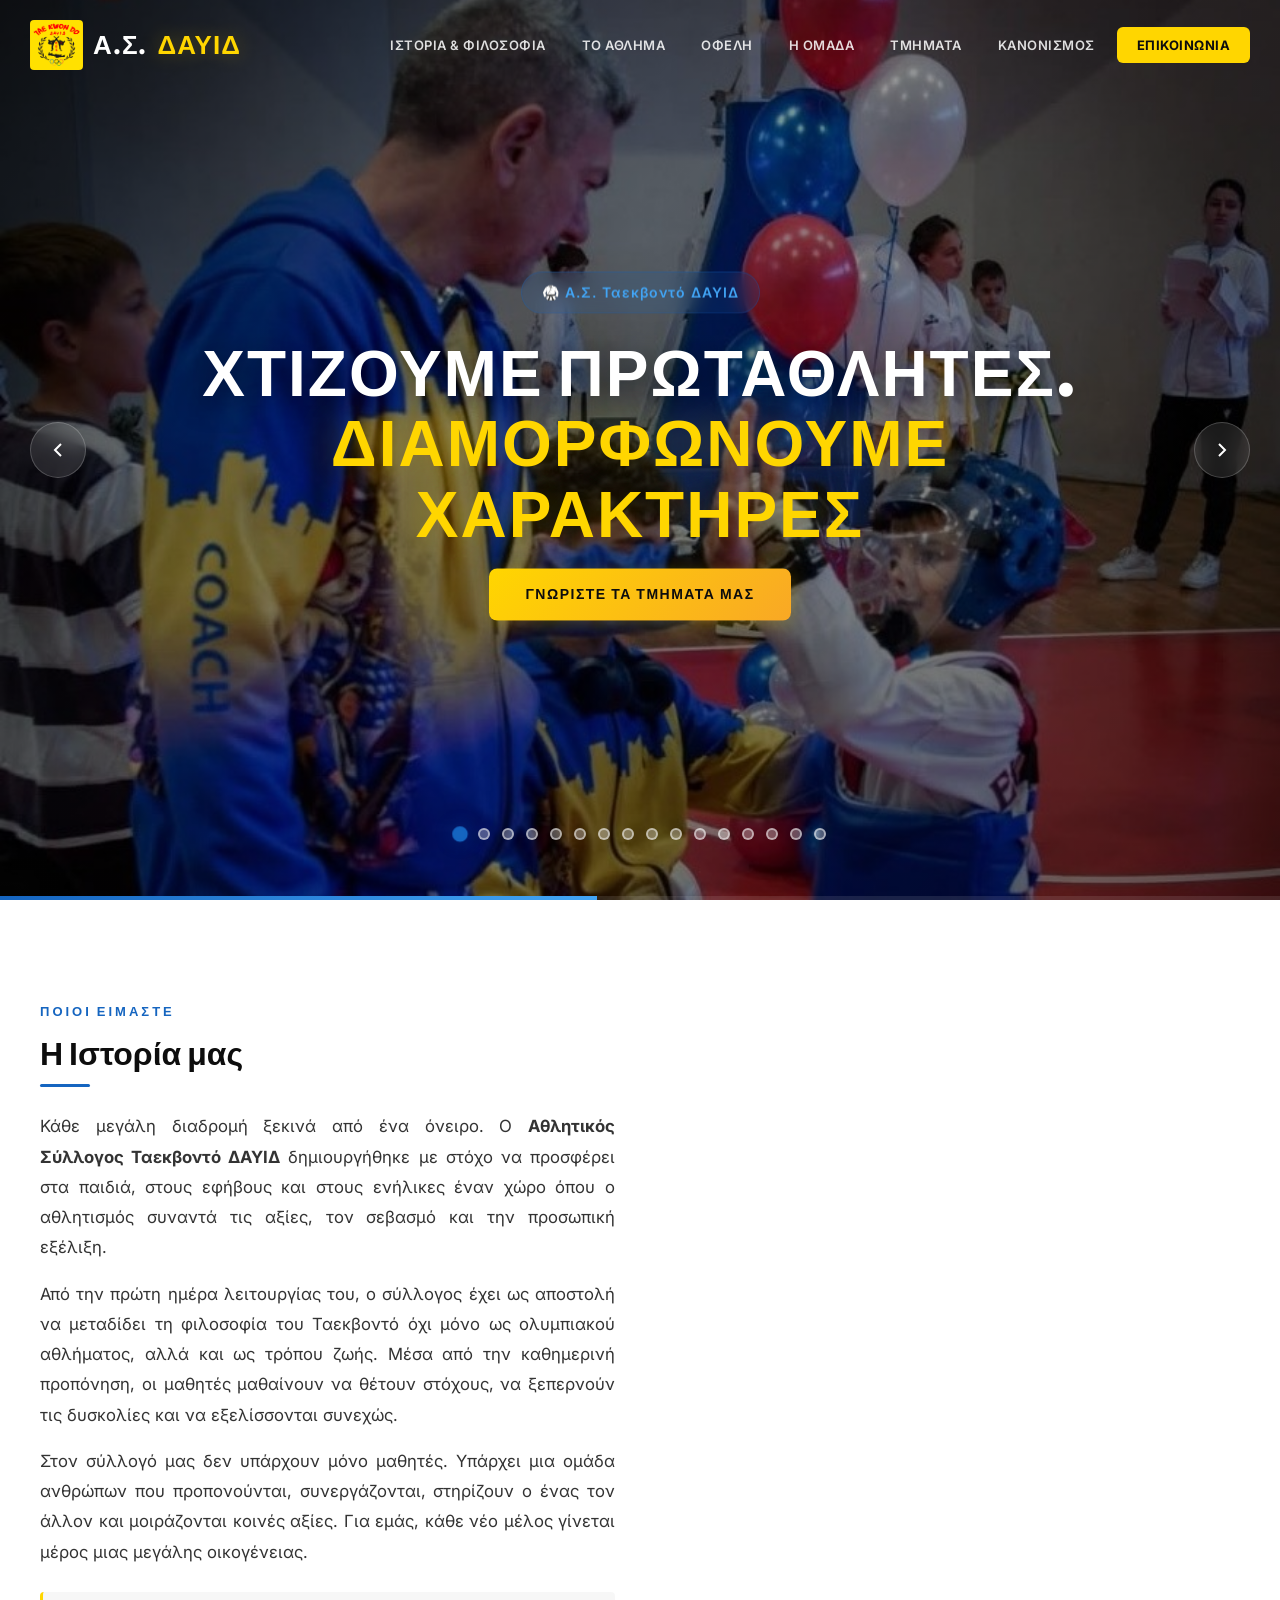
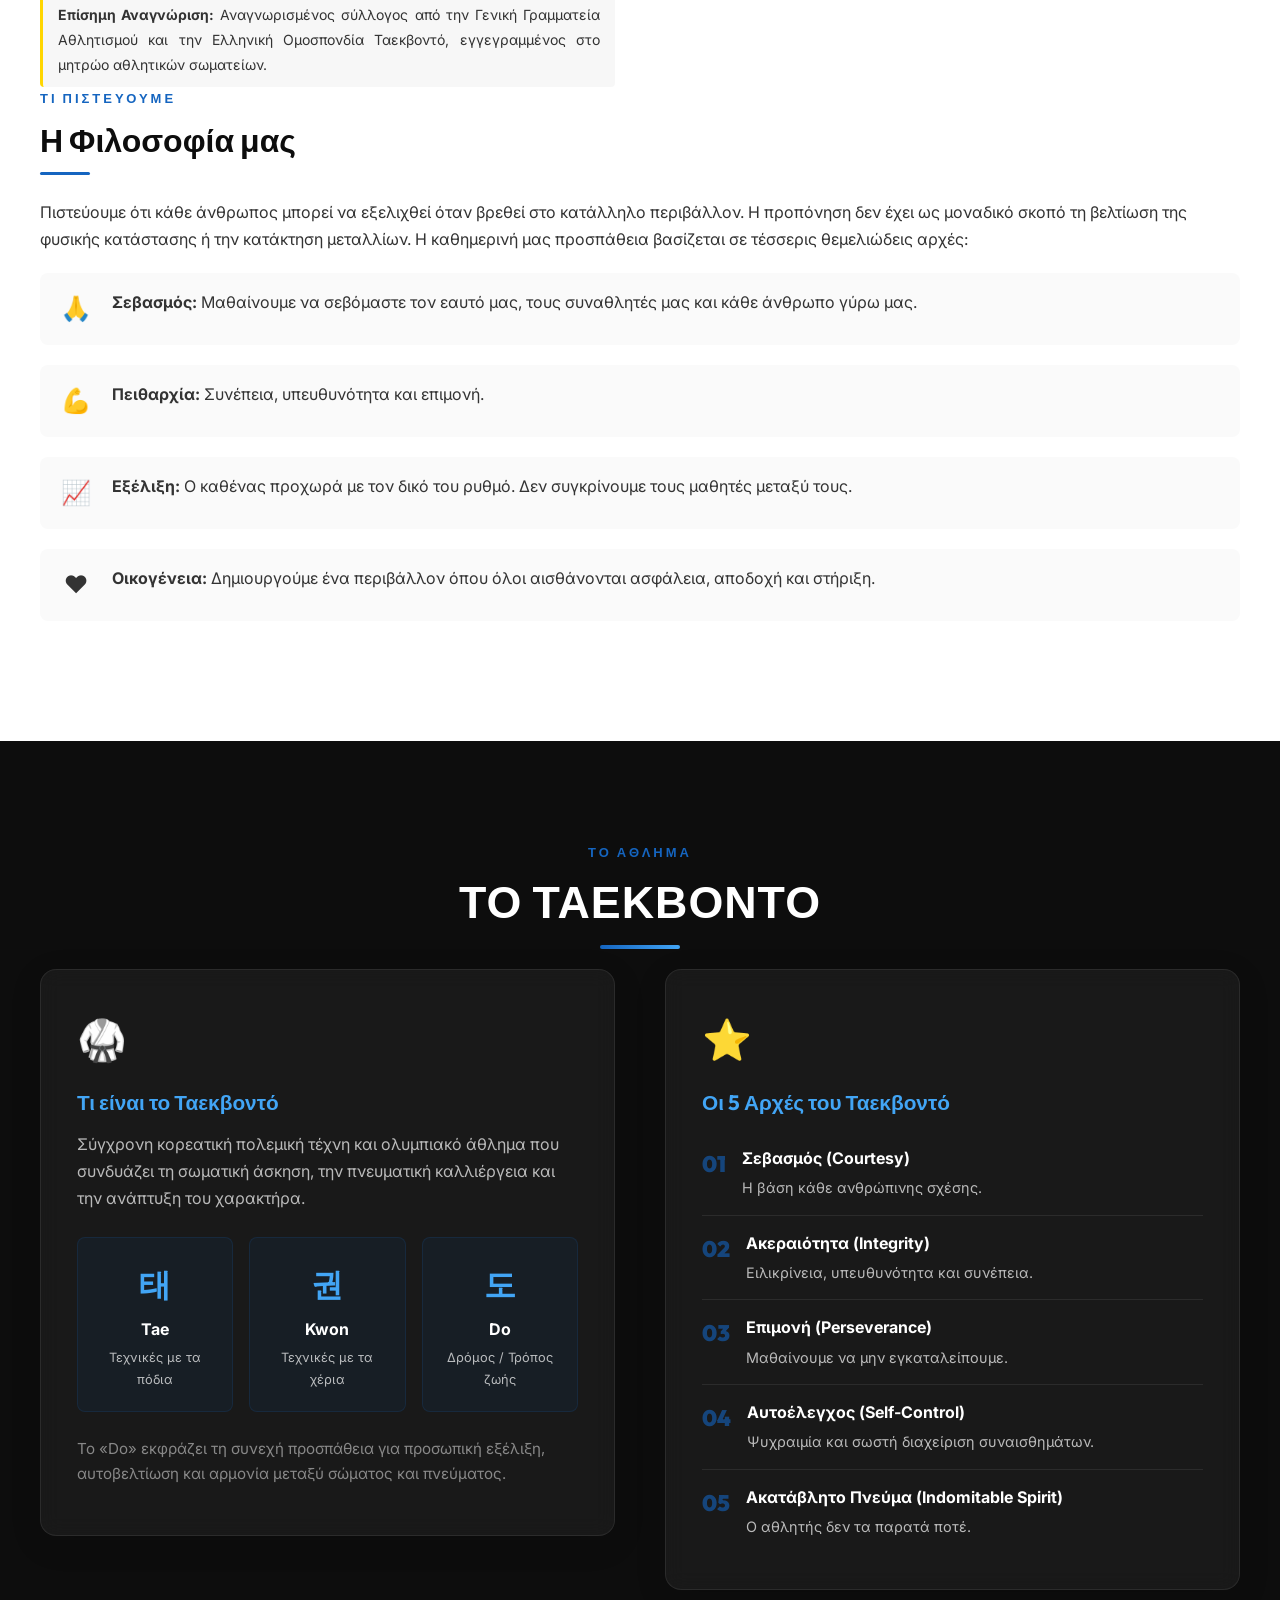
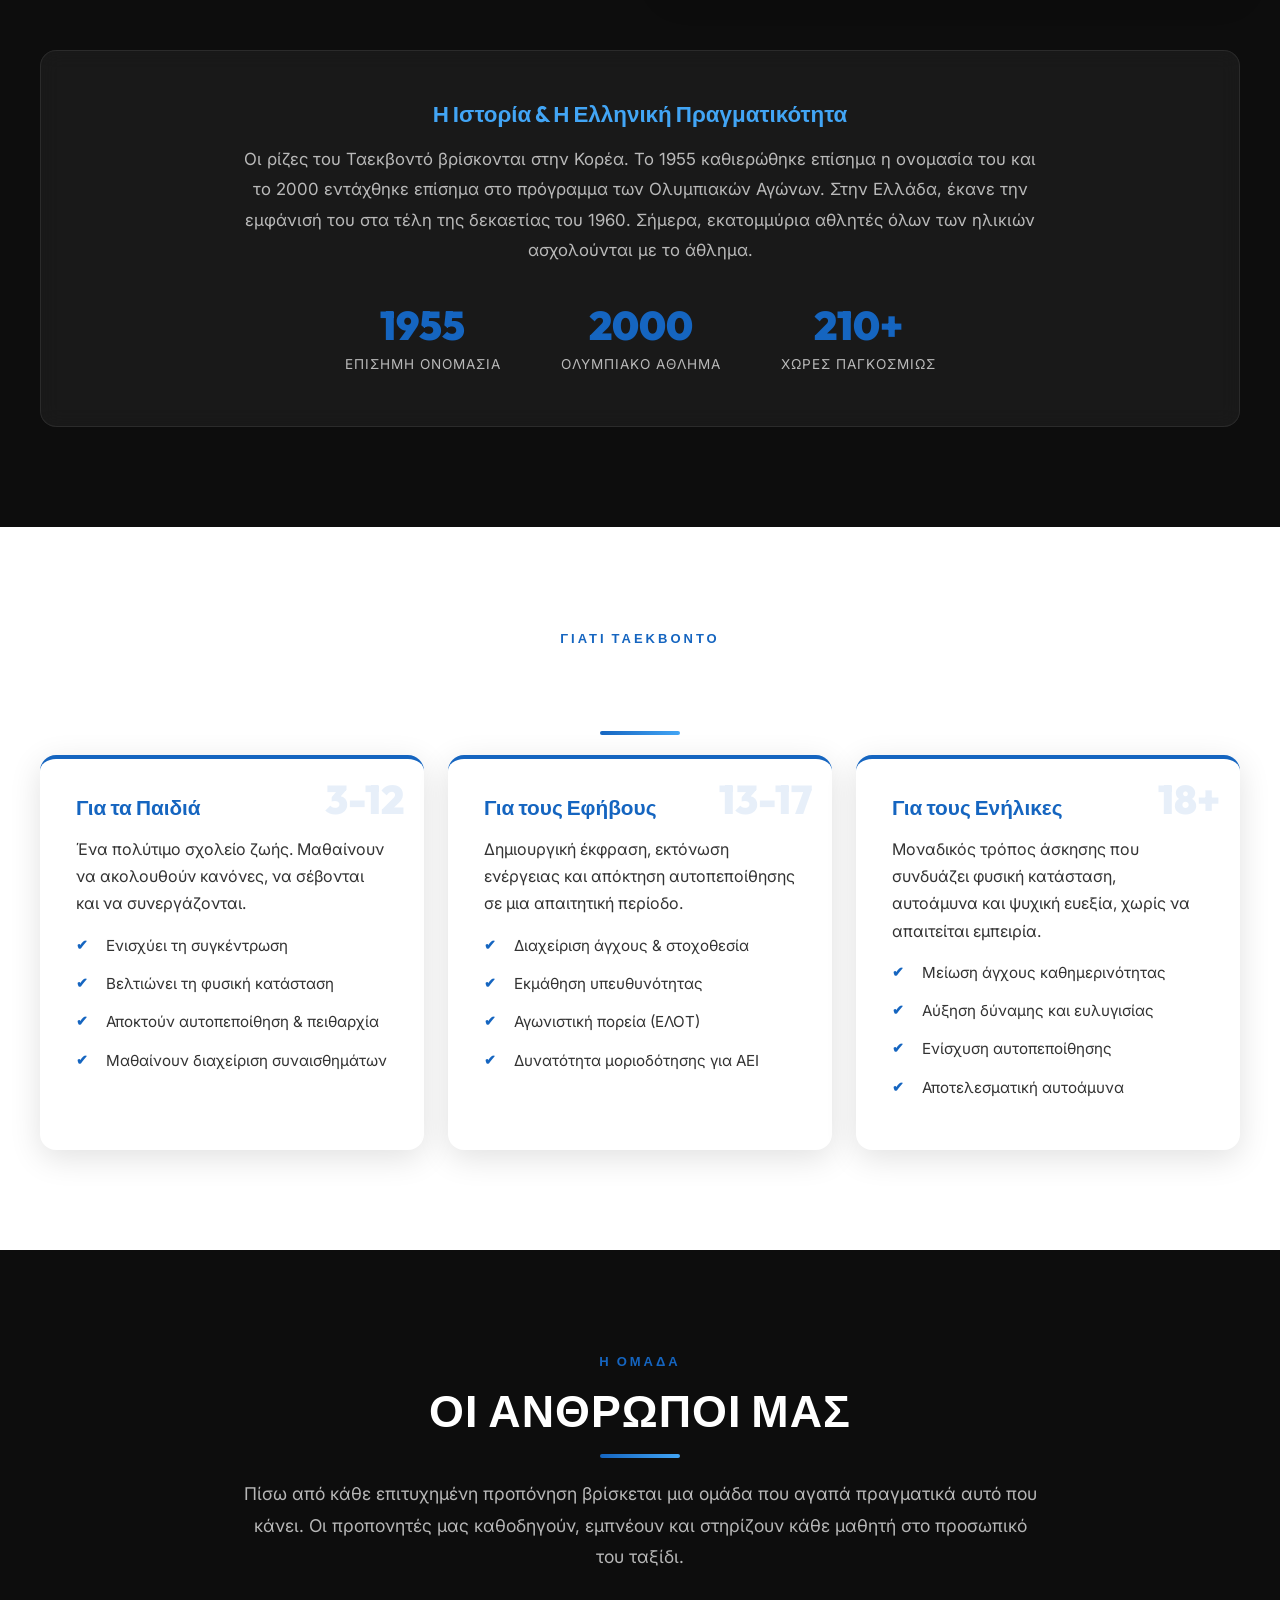
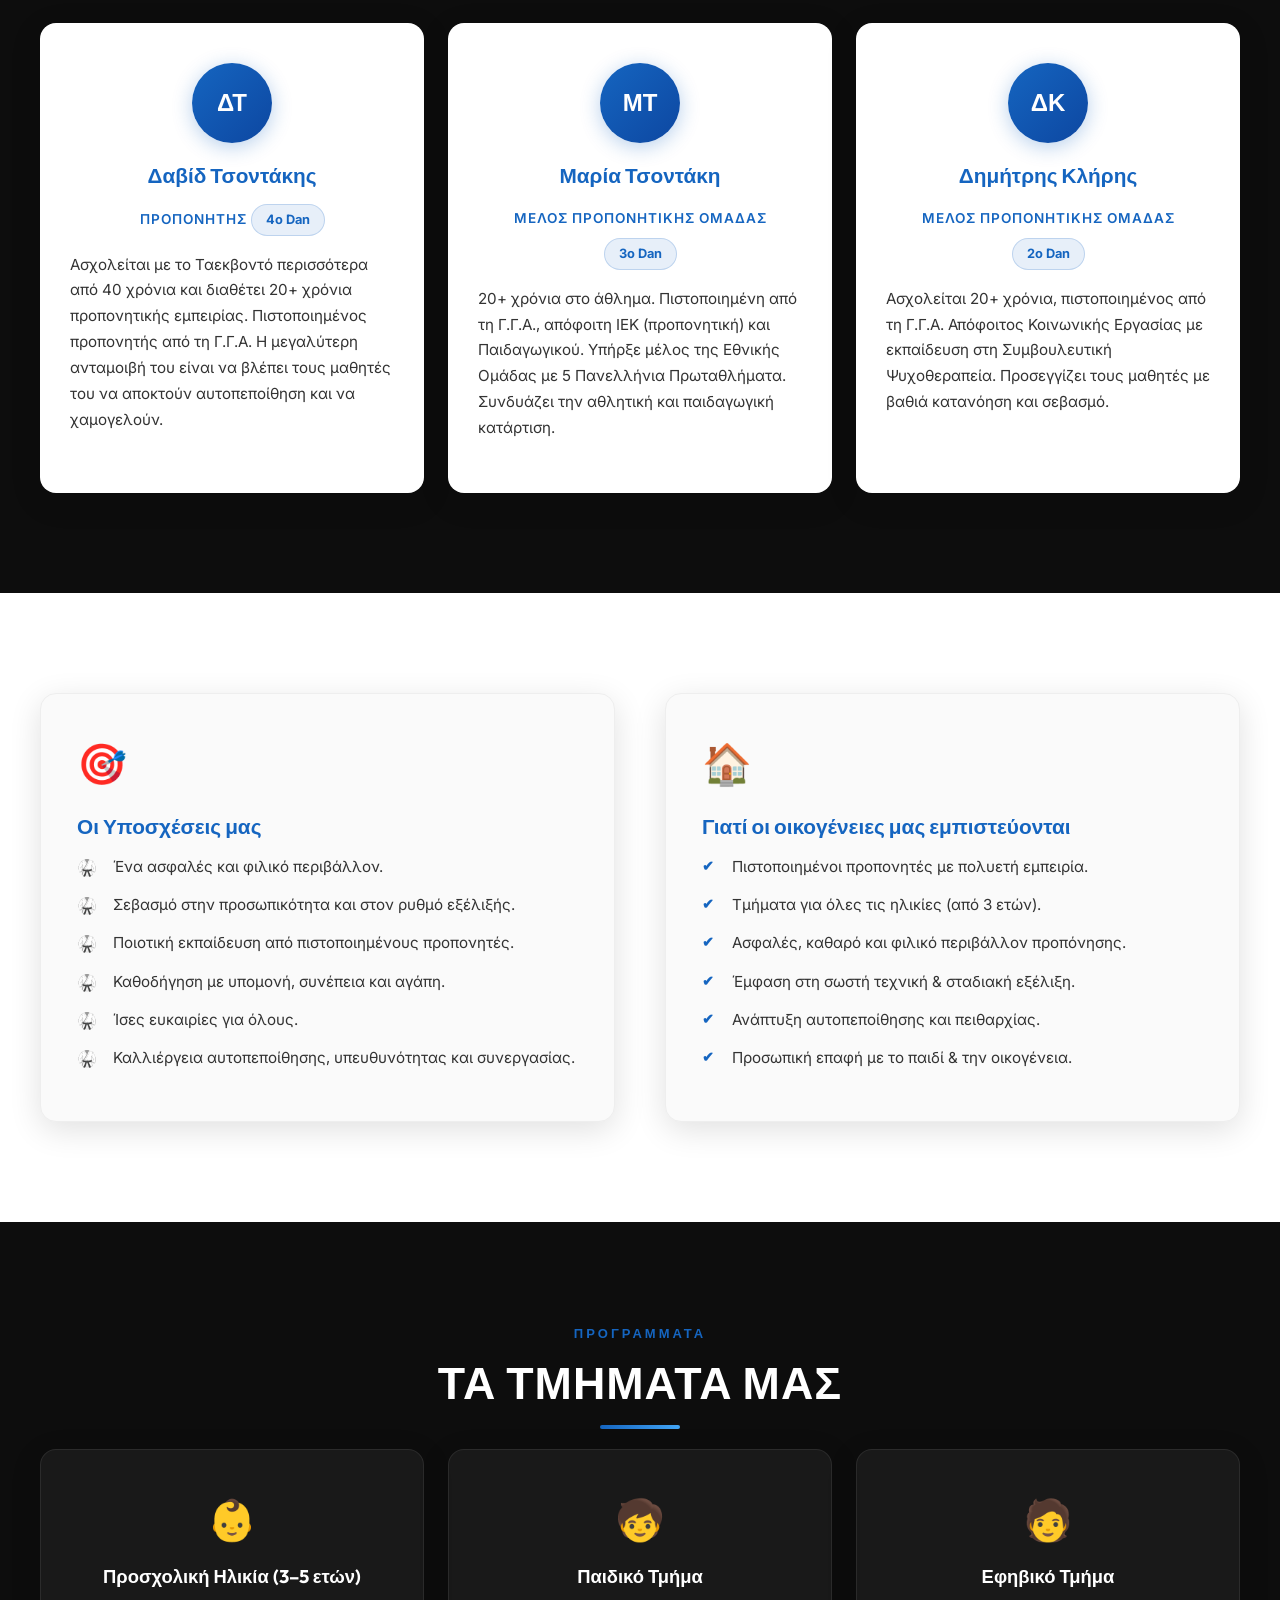
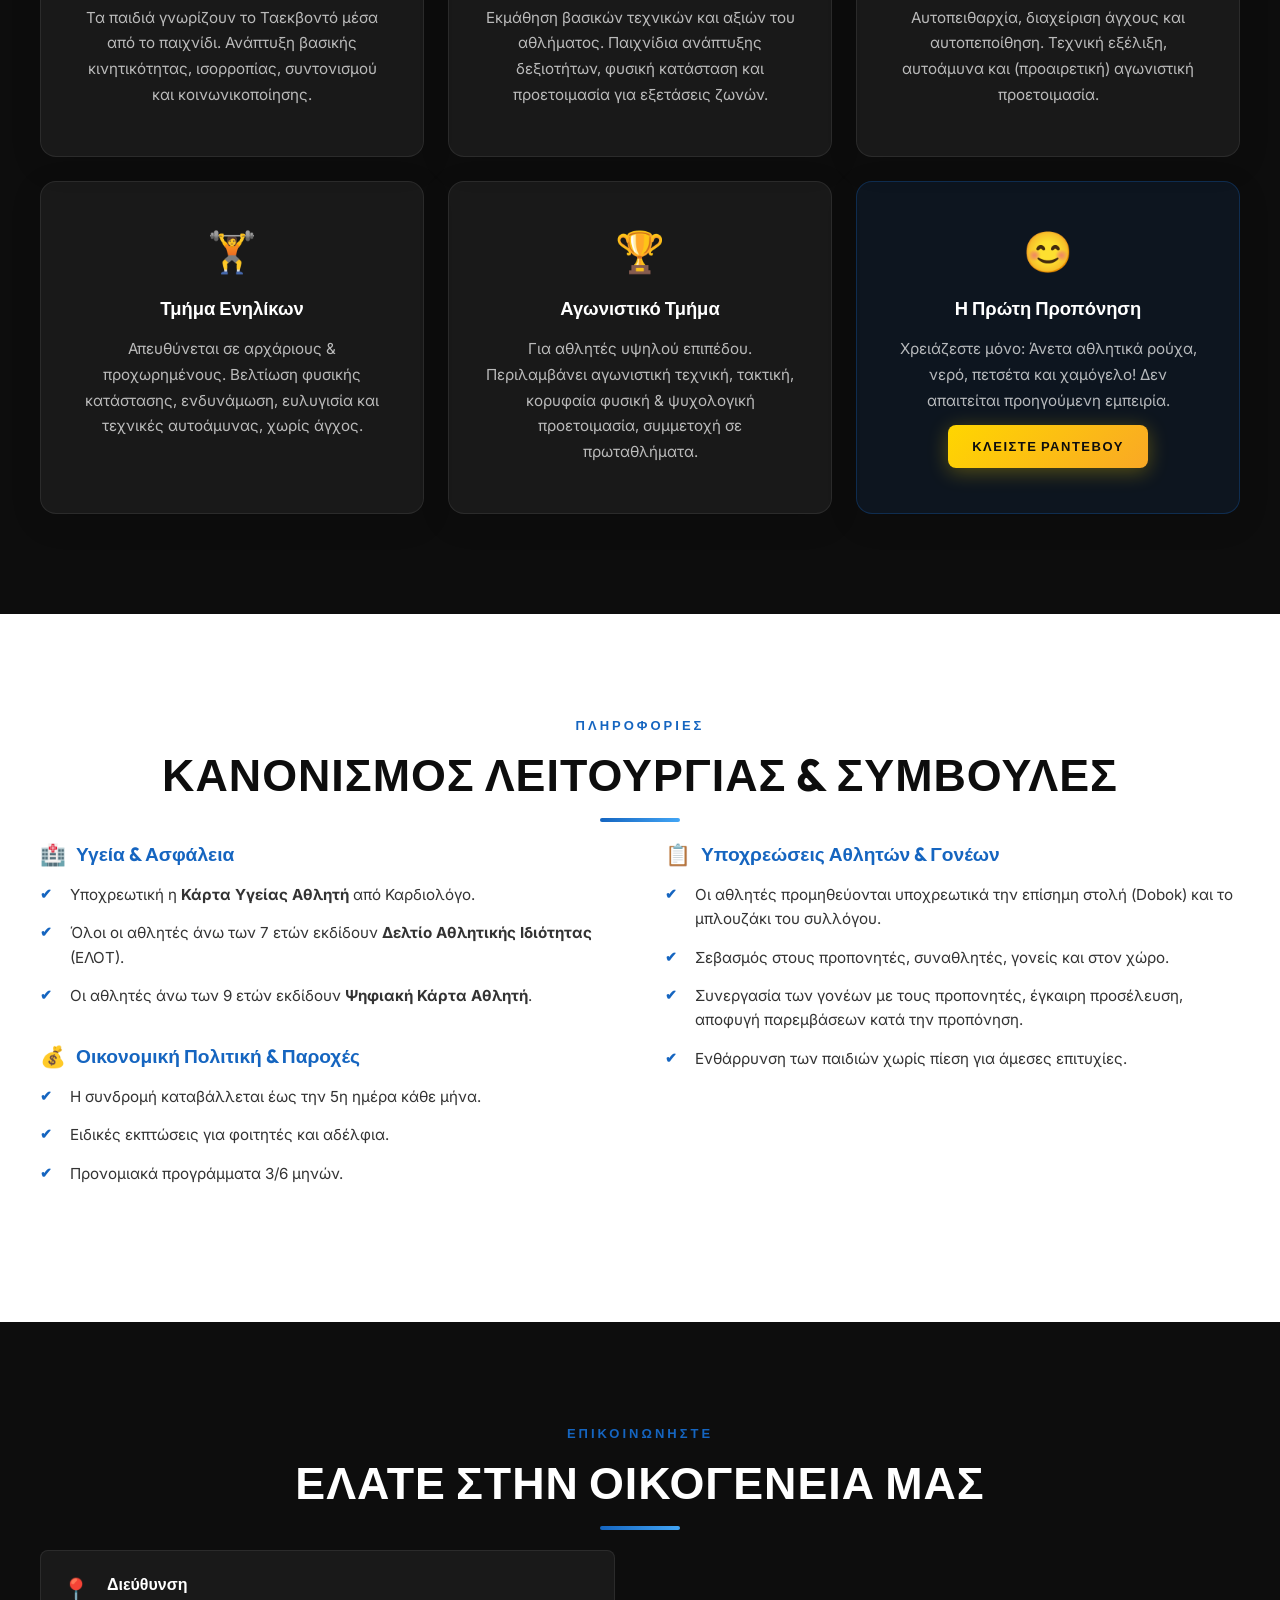
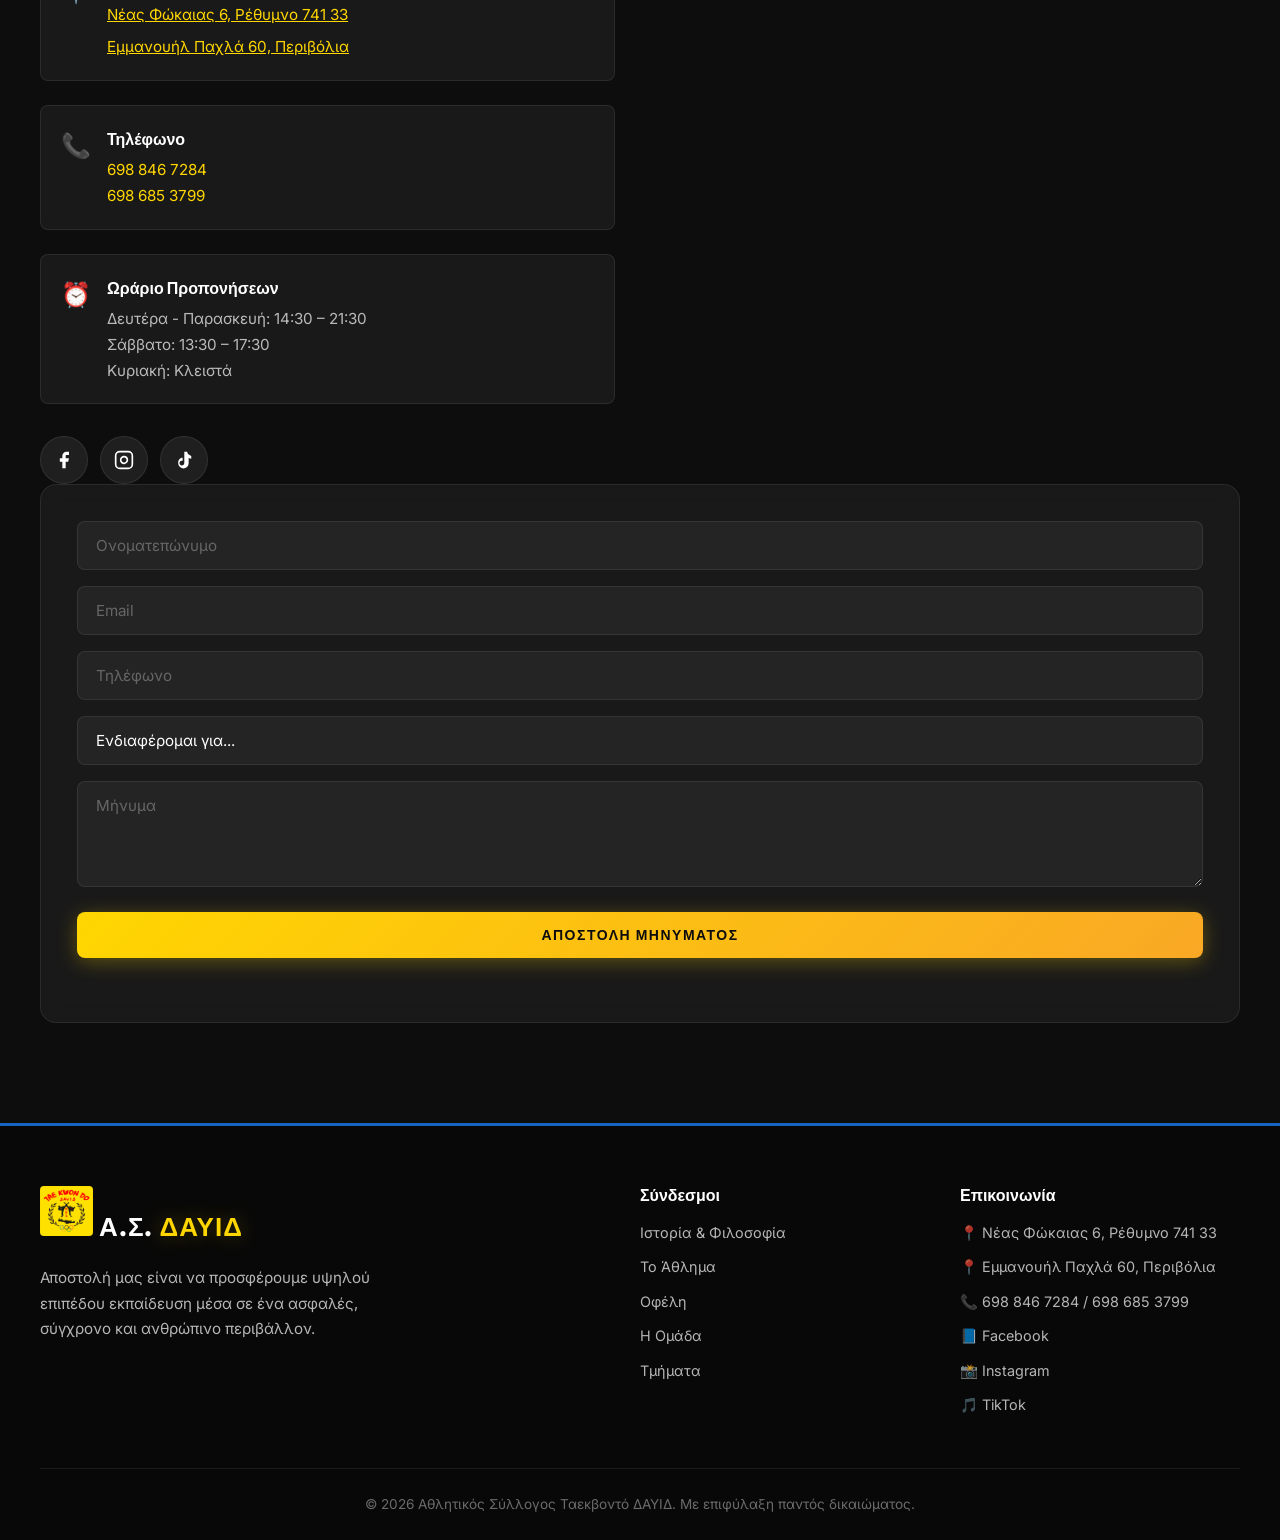
==== commit 462928be: "index.html updated"istoria"" ====
--- a/index.html
+++ b/index.html
@@ -219,8 +219,12 @@
                     <p>Κάθε μεγάλη διαδρομή ξεκινά από ένα όνειρο. Ο <strong>Αθλητικός Σύλλογος Ταεκβοντό ΔΑΥΙΔ</strong> δημιουργήθηκε με στόχο να προσφέρει στα παιδιά, στους εφήβους και στους ενήλικες έναν χώρο όπου ο αθλητισμός συναντά τις αξίες, τον σεβασμό και την προσωπική εξέλιξη.</p>
                     <p>Από την πρώτη ημέρα λειτουργίας του, ο σύλλογος έχει ως αποστολή να μεταδίδει τη φιλοσοφία του Ταεκβοντό όχι μόνο ως ολυμπιακού αθλήματος, αλλά και ως τρόπου ζωής. Μέσα από την καθημερινή προπόνηση, οι μαθητές μαθαίνουν να θέτουν στόχους, να ξεπερνούν τις δυσκολίες και να εξελίσσονται συνεχώς.</p>
                     <p>Στον σύλλογό μας δεν υπάρχουν μόνο μαθητές. Υπάρχει μια ομάδα ανθρώπων που προπονούνται, συνεργάζονται, στηρίζουν ο ένας τον άλλον και μοιράζονται κοινές αξίες. Για εμάς, κάθε νέο μέλος γίνεται μέρος μιας μεγάλης οικογένειας.</p>
-                </div>
-                <div class="reveal-right">
+                    <div style="border-left: 3px solid var(--accent); padding-left: 15px; margin-top: 25px; background: rgba(0,0,0,0.03); padding: 10px 15px; border-radius: 4px;">
+        <p style="font-size: 14px; margin: 0;"><strong>Επίσημη Αναγνώριση:</strong> Αναγνωρισμένος σύλλογος από την Γενική Γραμματεία Αθλητισμού και την Ελληνική Ομοσπονδία Ταεκβοντό, εγγεγραμμένος στο μητρώο αθλητικών σωματείων.</p>
+    </div>
+</div>
+                </div>
+                    <div class="reveal-right">
                     <div class="section-label">Τι Πιστεύουμε</div>
                     <h2 class="section-heading">Η Φιλοσοφία μας</h2>
                     <p>Πιστεύουμε ότι κάθε άνθρωπος μπορεί να εξελιχθεί όταν βρεθεί στο κατάλληλο περιβάλλον. Η προπόνηση δεν έχει ως μοναδικό σκοπό τη βελτίωση της φυσικής κατάστασης ή την κατάκτηση μεταλλίων. Η καθημερινή μας προσπάθεια βασίζεται σε τέσσερις θεμελιώδεις αρχές:</p>
